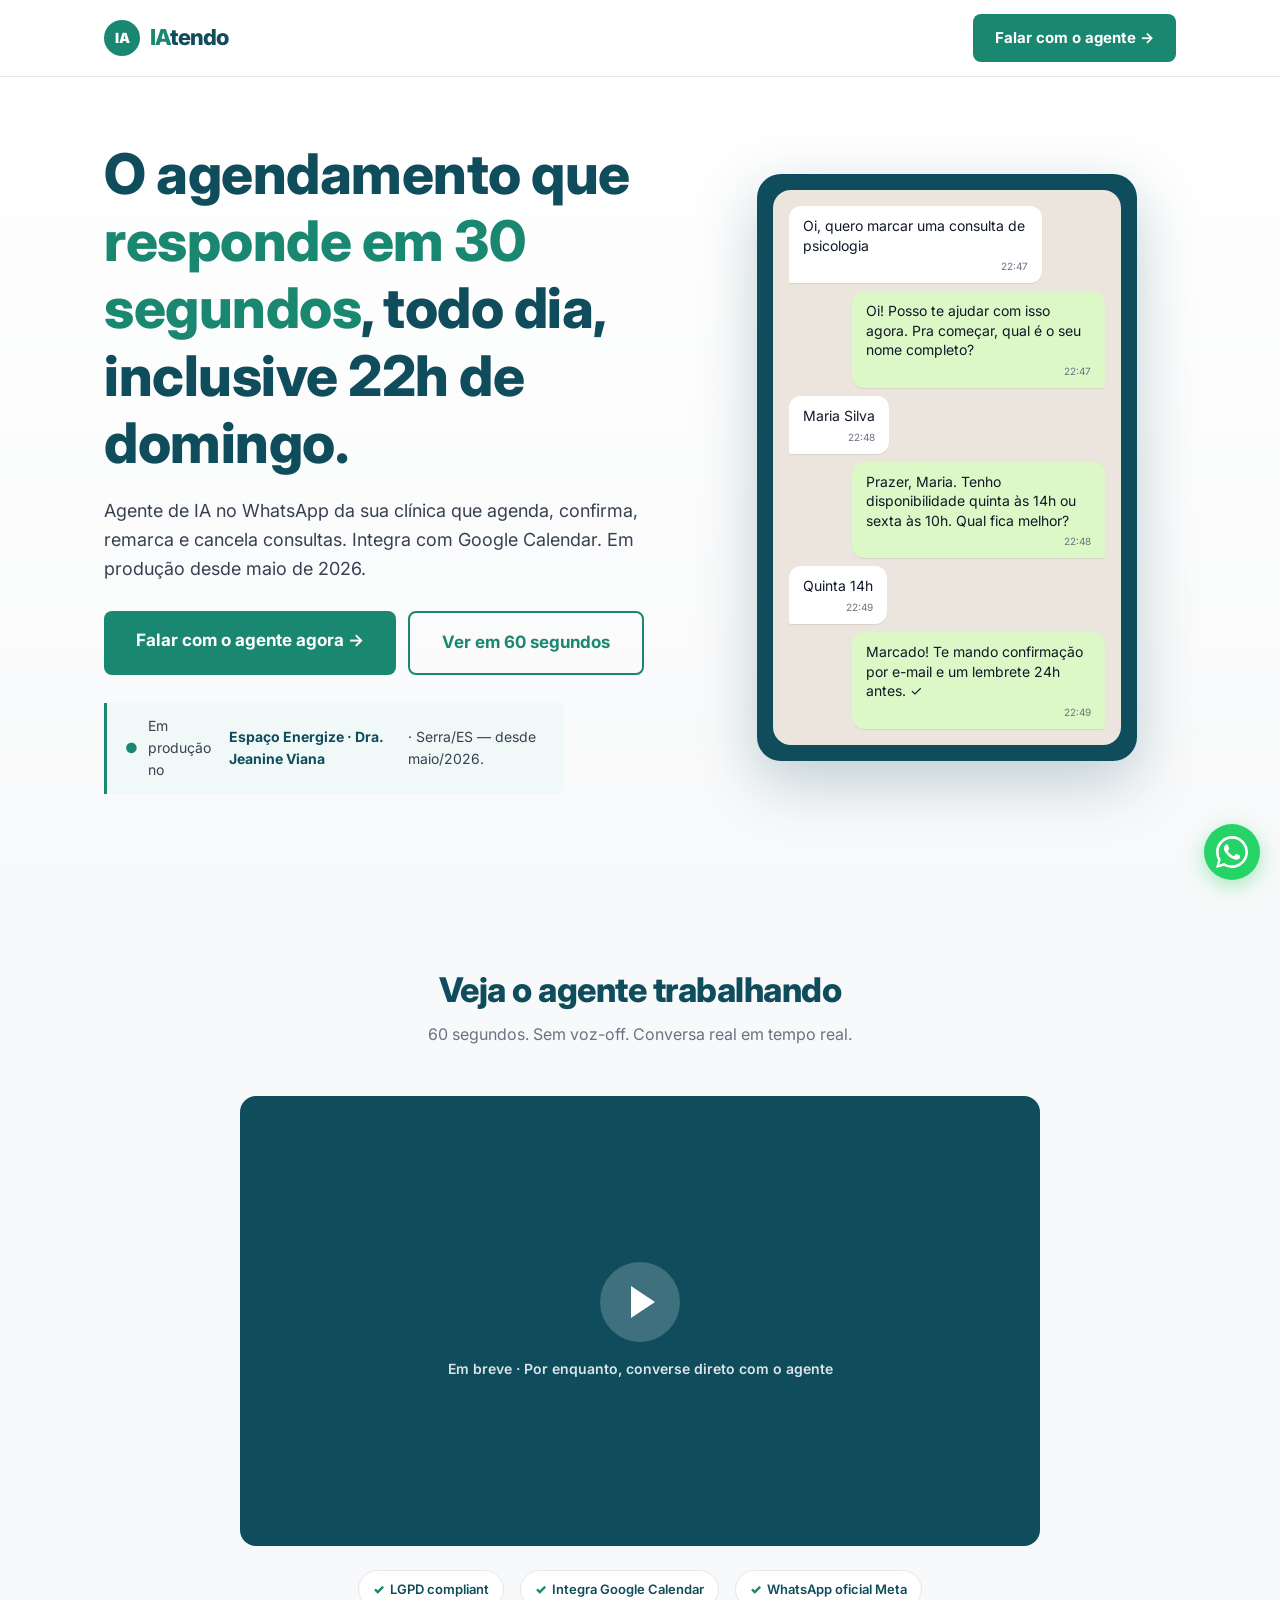
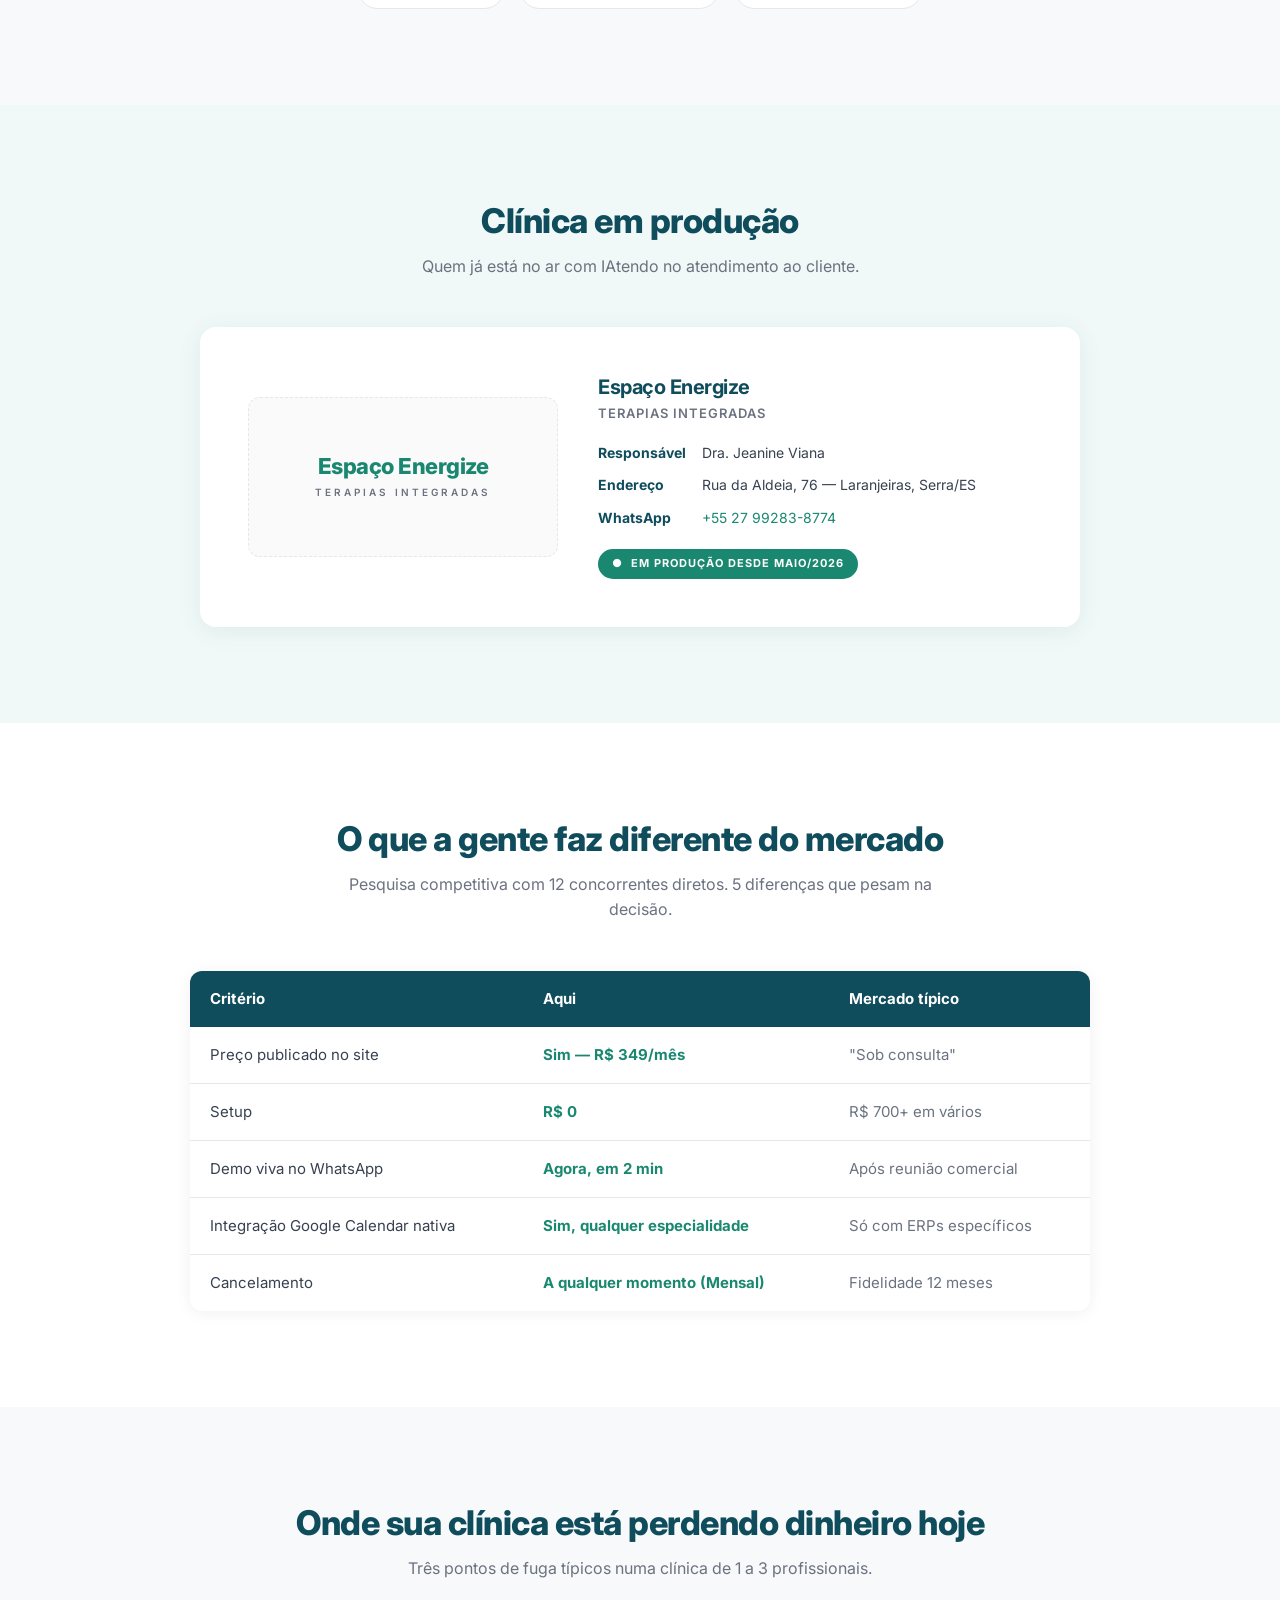
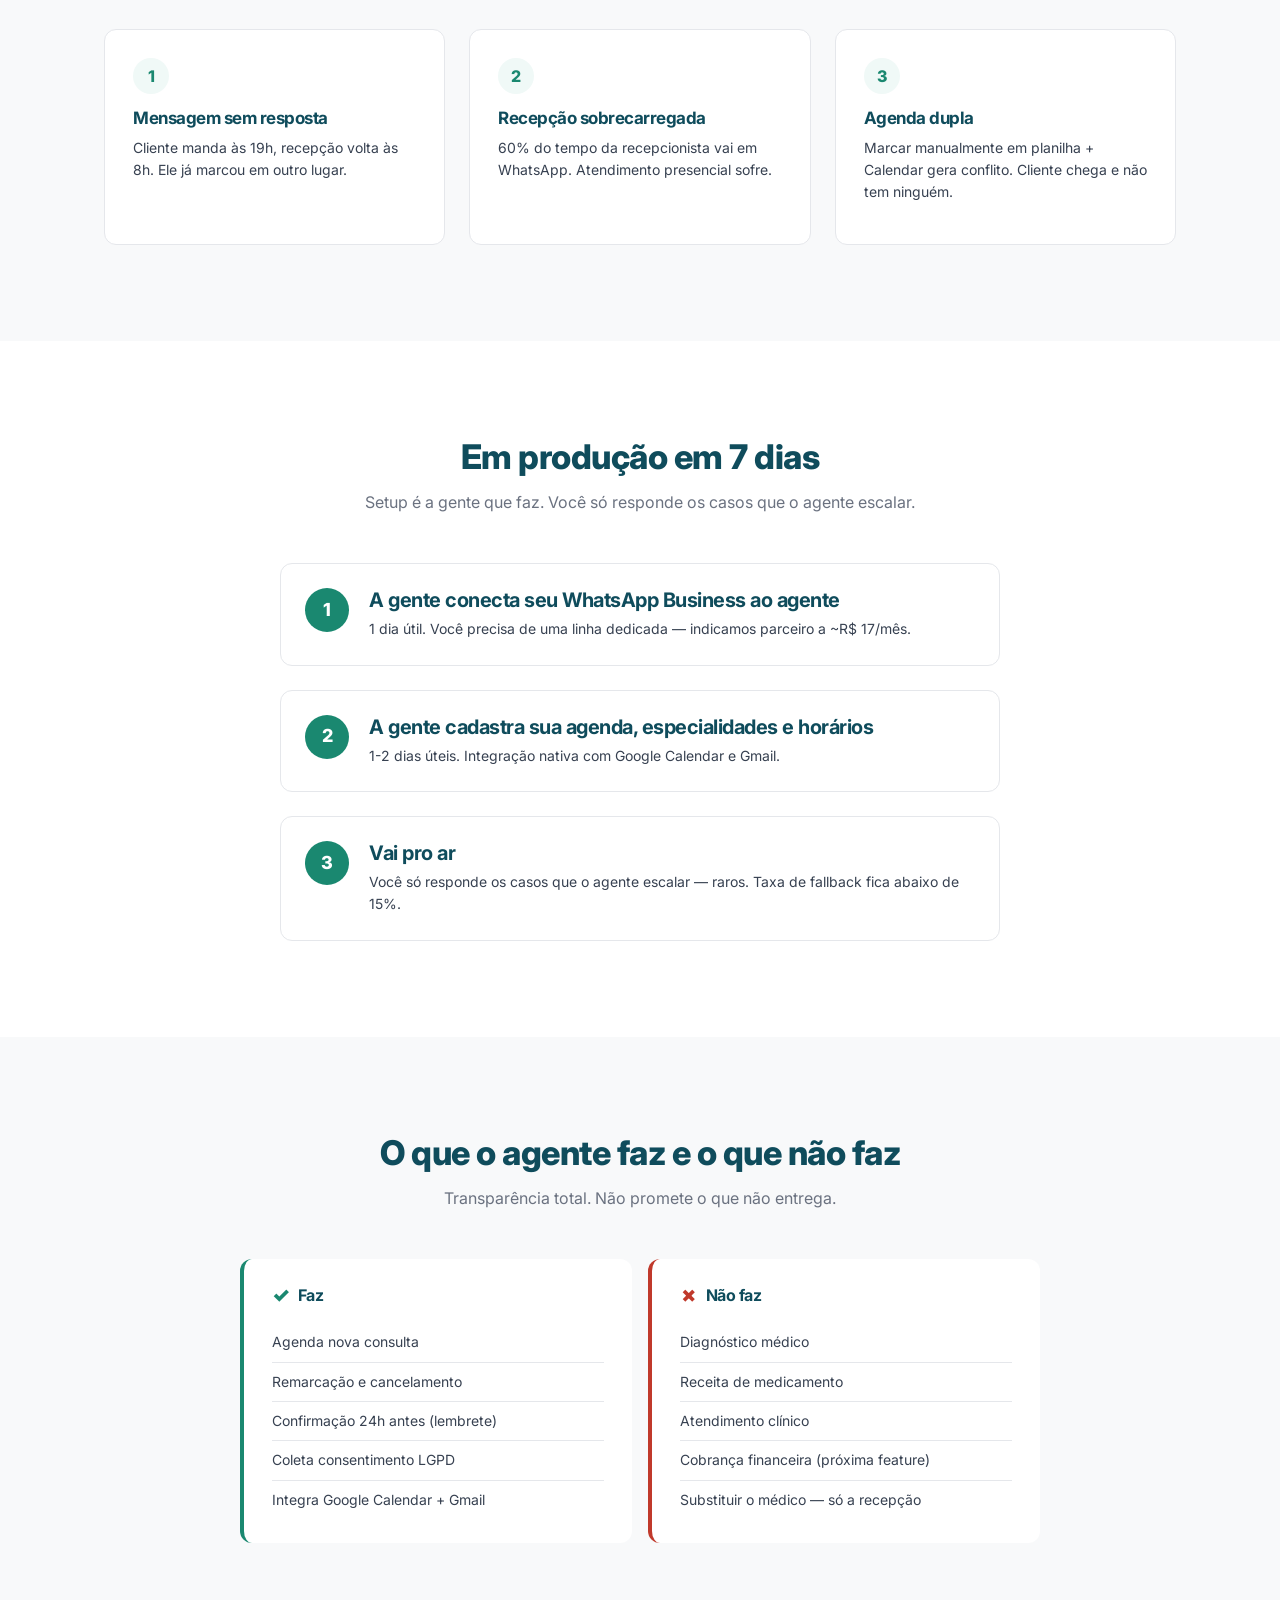
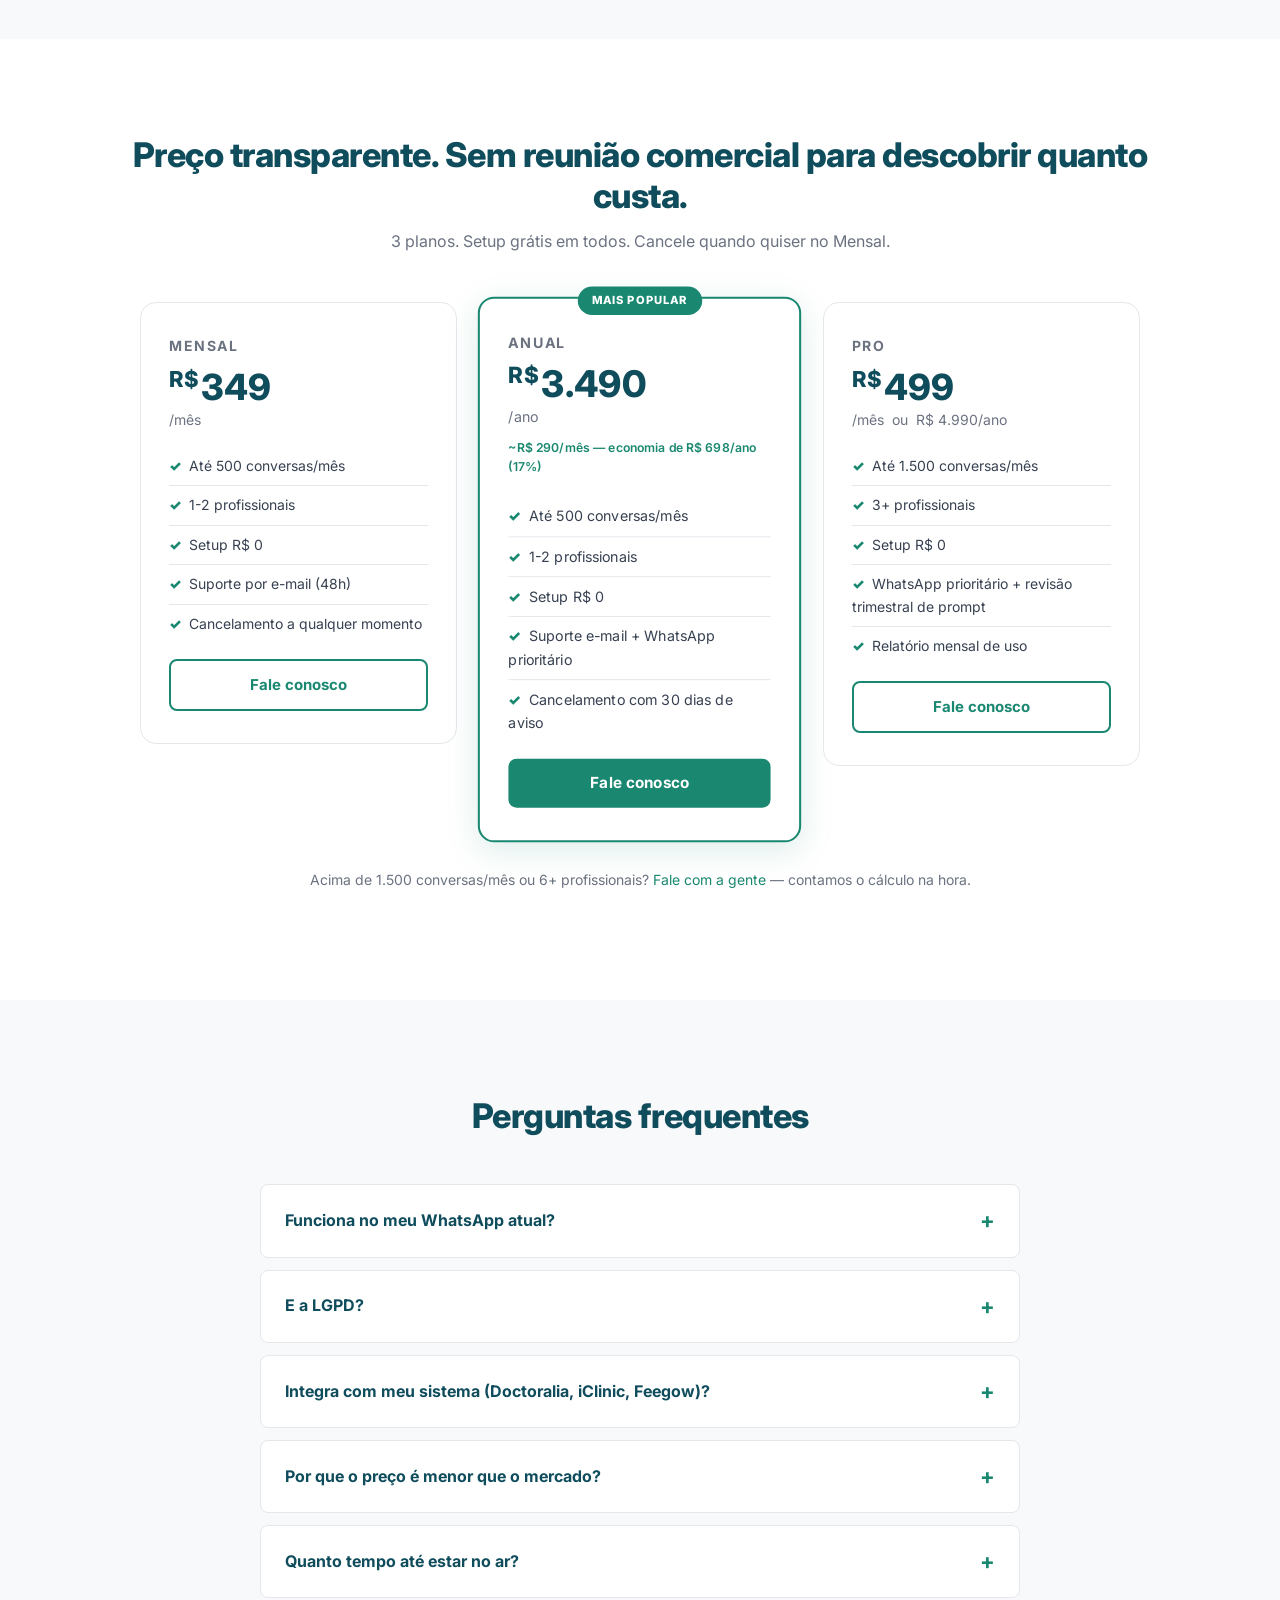
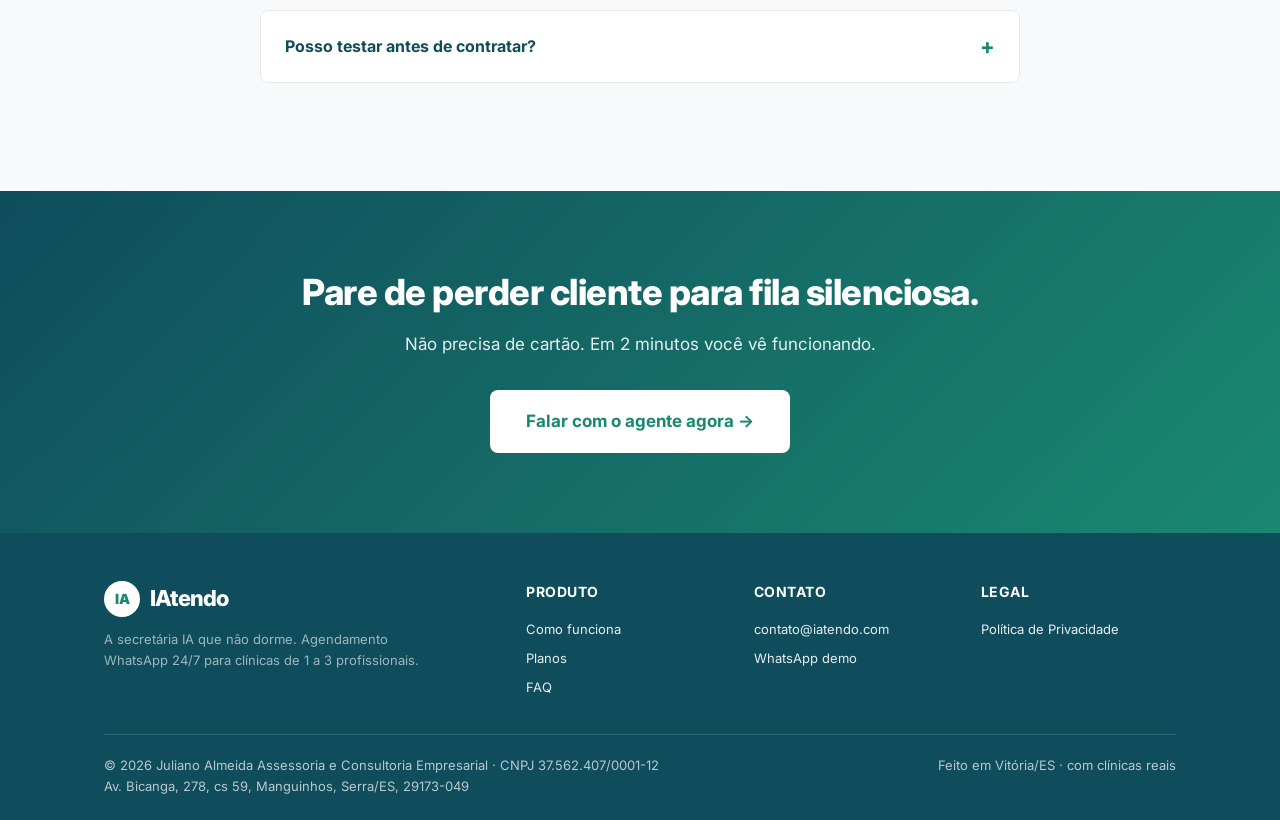
==== index.html @ eccf2d53 "Nova secao 'Clinica em producao': Espaco Energize, Dra. Jeanine Viana" ====
<!DOCTYPE html>
<html lang="pt-BR">
<head>
<meta charset="UTF-8">
<meta name="viewport" content="width=device-width, initial-scale=1.0">
<meta name="description" content="Agente de IA no WhatsApp que atende seu cliente 24/7, marca consulta direto no Google Calendar e confirma por e-mail. R$ 349/mês, setup grátis, sem fidelidade.">
<title>IAtendo — A secretária IA que não dorme</title>

<!-- Favicon -->
<link rel="icon" type="image/x-icon" href="/favicon.ico">
<link rel="icon" type="image/png" sizes="16x16" href="/favicon-16x16.png">
<link rel="icon" type="image/png" sizes="32x32" href="/favicon-32x32.png">
<link rel="icon" type="image/png" sizes="96x96" href="/favicon-96x96.png">
<link rel="icon" type="image/png" sizes="192x192" href="/android-chrome-192x192.png">
<link rel="apple-touch-icon" sizes="180x180" href="/apple-touch-icon.png">
<meta name="apple-mobile-web-app-title" content="IAtendo">
<meta name="apple-mobile-web-app-capable" content="yes">
<link rel="manifest" href="/site.webmanifest">
<meta name="theme-color" content="#1A8870">
<meta name="msapplication-config" content="/browserconfig.xml">
<meta name="msapplication-TileColor" content="#1A8870">

<!-- Open Graph -->
<meta property="og:type" content="website">
<meta property="og:site_name" content="IAtendo">
<meta property="og:title" content="IAtendo — A secretária IA que não dorme">
<meta property="og:description" content="Agente de IA no WhatsApp que atende seu cliente 24/7 e marca direto no Google Calendar. R$ 349/mês, setup grátis.">
<meta property="og:url" content="https://iatendo.com">
<meta property="og:image" content="https://iatendo.com/og-image.png">
<meta property="og:image:width" content="1200">
<meta property="og:image:height" content="630">
<meta property="og:locale" content="pt_BR">

<!-- Twitter Card -->
<meta name="twitter:card" content="summary_large_image">
<meta name="twitter:title" content="IAtendo — A secretária IA que não dorme">
<meta name="twitter:description" content="Agente de IA no WhatsApp que atende seu cliente 24/7. R$ 349/mês, setup grátis.">
<meta name="twitter:image" content="https://iatendo.com/og-image.png">

<!-- Schema.org -->
<script type="application/ld+json">
{"@context":"https://schema.org","@type":"SoftwareApplication","name":"IAtendo","applicationCategory":"BusinessApplication","operatingSystem":"Web, WhatsApp","description":"Agente de IA no WhatsApp que atende e agenda consultas para clínicas 24/7.","url":"https://iatendo.com","offers":{"@type":"Offer","price":"349.00","priceCurrency":"BRL"},"provider":{"@type":"Organization","name":"Juliano Almeida Assessoria e Consultoria Empresarial","email":"contato@iatendo.com"}}
</script>

<!-- Fonte Inter via Google Fonts -->
<link rel="preconnect" href="https://fonts.googleapis.com">
<link rel="preconnect" href="https://fonts.gstatic.com" crossorigin>
<link href="https://fonts.googleapis.com/css2?family=Inter:wght@400;500;600;700;800;900&display=swap" rel="stylesheet">

<style>
:root {
  --primary: #1A8870;
  --primary-dark: #0F6B58;
  --secondary: #0F4C5C;
  --text: #111827;
  --text-body: #374151;
  --text-muted: #6B7280;
  --bg: #FFFFFF;
  --bg-alt: #F8F9FA;
  --bg-soft: #F0F9F7;
  --border: #E5E7EB;
}
* { box-sizing: border-box; margin: 0; padding: 0; }
html { scroll-behavior: smooth; }
body { font-family: 'Inter', 'Segoe UI', system-ui, -apple-system, sans-serif; color: var(--text-body); line-height: 1.6; background: var(--bg); -webkit-font-smoothing: antialiased; }
.container { max-width: 1120px; margin: 0 auto; padding: 0 24px; }
img, svg { max-width: 100%; height: auto; display: block; }

h1, h2, h3 { color: var(--secondary); font-weight: 800; letter-spacing: -0.5px; line-height: 1.2; }
h1 { font-size: 36px; }
h2 { font-size: 28px; margin-bottom: 16px; }
h3 { font-size: 20px; font-weight: 700; margin-bottom: 8px; }
p { margin-bottom: 12px; }
a { color: var(--primary); text-decoration: none; }
a:hover { text-decoration: underline; }
strong { color: var(--secondary); font-weight: 700; }

/* HEADER */
header { position: sticky; top: 0; background: rgba(255,255,255,0.95); backdrop-filter: blur(8px); border-bottom: 1px solid var(--border); z-index: 100; }
header .container { display: flex; align-items: center; justify-content: space-between; padding: 14px 24px; }
.brand { display: flex; align-items: center; gap: 10px; }
.brand-mark { width: 36px; height: 36px; border-radius: 50%; background: var(--primary); display: flex; align-items: center; justify-content: center; color: white; font-weight: 900; font-size: 14px; }
.brand-text { font-size: 22px; font-weight: 800; letter-spacing: -1px; }
.brand-text .ia { color: var(--primary); }
.brand-text .tendo { color: var(--secondary); }
.btn { display: inline-block; padding: 12px 22px; border-radius: 8px; font-weight: 700; font-size: 15px; transition: all 0.2s; text-decoration: none !important; cursor: pointer; border: none; }
.btn-primary { background: var(--primary); color: white !important; }
.btn-primary:hover { background: var(--primary-dark); transform: translateY(-1px); box-shadow: 0 4px 12px rgba(26,136,112,0.3); }
.btn-secondary { background: transparent; color: var(--primary) !important; border: 2px solid var(--primary); }
.btn-secondary:hover { background: var(--primary); color: white !important; }
.btn-large { padding: 16px 32px; font-size: 17px; }

/* HERO */
.hero { padding: 64px 0 80px; background: linear-gradient(180deg, #FFFFFF 0%, var(--bg-alt) 100%); }
.hero-grid { display: grid; grid-template-columns: 1fr; gap: 48px; align-items: center; }
.hero h1 { font-size: 44px; margin-bottom: 20px; }
.hero h1 .accent { color: var(--primary); }
.hero .lead { font-size: 18px; color: var(--text-body); margin-bottom: 28px; max-width: 540px; }
.hero-ctas { display: flex; gap: 12px; flex-wrap: wrap; margin-bottom: 28px; }
.hero .pilot-badge { display: inline-flex; align-items: center; gap: 10px; background: var(--bg-soft); border-left: 3px solid var(--primary); padding: 12px 18px; border-radius: 0 6px 6px 0; font-size: 14px; color: var(--text-body); max-width: 460px; }
.hero .pilot-badge::before { content: "●"; color: var(--primary); animation: pulse 2s infinite; }
@keyframes pulse { 0%,100% { opacity: 1; } 50% { opacity: 0.3; } }

/* HERO MOCKUP */
.hero-mockup { background: var(--secondary); border-radius: 24px; padding: 16px; box-shadow: 0 20px 60px rgba(15,76,92,0.25); max-width: 380px; margin: 0 auto; }
.chat { background: #ECE5DD; border-radius: 18px; padding: 16px; min-height: 360px; display: flex; flex-direction: column; gap: 8px; }
.msg { padding: 10px 14px; border-radius: 12px; max-width: 80%; font-size: 14px; line-height: 1.4; box-shadow: 0 1px 1px rgba(0,0,0,0.08); }
.msg-them { background: #FFFFFF; align-self: flex-start; border-bottom-left-radius: 2px; color: var(--text); }
.msg-us { background: #DCF8C6; align-self: flex-end; border-bottom-right-radius: 2px; color: var(--text); }
.msg .time { display: block; font-size: 10px; color: var(--text-muted); text-align: right; margin-top: 4px; }

/* SECTION GENERIC */
section { padding: 72px 0; }
section.alt { background: var(--bg-alt); }
.section-head { text-align: center; margin-bottom: 48px; }
.section-head h2 { margin-bottom: 12px; }
.section-head p { color: var(--text-muted); font-size: 16px; max-width: 640px; margin: 0 auto; }

/* VIDEO */
.video-placeholder { background: var(--secondary); aspect-ratio: 16/9; border-radius: 16px; display: flex; flex-direction: column; align-items: center; justify-content: center; color: white; max-width: 800px; margin: 0 auto; cursor: pointer; transition: all 0.2s; }
.video-placeholder:hover { background: var(--primary); }
.play-icon { width: 80px; height: 80px; background: rgba(255,255,255,0.2); border-radius: 50%; display: flex; align-items: center; justify-content: center; margin-bottom: 16px; }
.play-icon::after { content: ""; border-left: 24px solid white; border-top: 16px solid transparent; border-bottom: 16px solid transparent; margin-left: 6px; }
.video-badges { display: flex; gap: 16px; justify-content: center; margin-top: 24px; flex-wrap: wrap; }
.badge { background: white; border: 1px solid var(--border); padding: 8px 14px; border-radius: 20px; font-size: 13px; font-weight: 600; color: var(--secondary); display: inline-flex; align-items: center; gap: 6px; }
.badge::before { content: "✓"; color: var(--primary); font-weight: 900; }

/* COMPARATIVO */
.compare-table { background: white; border-radius: 12px; overflow: hidden; box-shadow: 0 2px 16px rgba(0,0,0,0.06); max-width: 900px; margin: 0 auto; }
.compare-table table { width: 100%; border-collapse: collapse; }
.compare-table th, .compare-table td { padding: 16px 20px; text-align: left; font-size: 15px; }
.compare-table th { background: var(--secondary); color: white; font-weight: 700; }
.compare-table td { border-bottom: 1px solid var(--border); }
.compare-table tr:last-child td { border-bottom: none; }
.compare-table .yes { color: var(--primary); font-weight: 700; }
.compare-table .no { color: var(--text-muted); }

/* DOR — 3 colunas */
.cols-3 { display: grid; grid-template-columns: 1fr; gap: 24px; }
.col-card { background: white; padding: 28px; border-radius: 12px; border: 1px solid var(--border); }
.col-card .num { display: inline-block; background: var(--bg-soft); color: var(--primary); width: 36px; height: 36px; border-radius: 50%; line-height: 36px; text-align: center; font-weight: 800; margin-bottom: 14px; }
.col-card h3 { font-size: 17px; margin-bottom: 8px; }
.col-card p { font-size: 14px; color: var(--text-body); }

/* COMO FUNCIONA */
.steps { display: grid; grid-template-columns: 1fr; gap: 24px; max-width: 720px; margin: 0 auto; }
.step { display: flex; gap: 20px; align-items: flex-start; padding: 24px; background: white; border-radius: 12px; border: 1px solid var(--border); }
.step-num { flex-shrink: 0; width: 44px; height: 44px; background: var(--primary); color: white; border-radius: 50%; display: flex; align-items: center; justify-content: center; font-weight: 800; font-size: 18px; }
.step-content h3 { margin-bottom: 6px; }
.step-content p { font-size: 14px; margin: 0; }

/* ESCOPO */
.escopo-grid { display: grid; grid-template-columns: 1fr; gap: 16px; max-width: 800px; margin: 0 auto; }
.escopo-col { background: white; padding: 24px 28px; border-radius: 12px; }
.escopo-col.yes { border-left: 4px solid var(--primary); }
.escopo-col.no { border-left: 4px solid #C0392B; }
.escopo-col h3 { font-size: 16px; margin-bottom: 16px; display: flex; align-items: center; gap: 8px; }
.escopo-col.yes h3::before { content: "✓"; color: var(--primary); font-weight: 900; font-size: 20px; }
.escopo-col.no h3::before { content: "✗"; color: #C0392B; font-weight: 900; font-size: 20px; }
.escopo-col ul { list-style: none; padding: 0; }
.escopo-col li { padding: 8px 0; border-bottom: 1px solid var(--border); font-size: 14px; }
.escopo-col li:last-child { border-bottom: none; }

/* PLANOS */
.plans { display: grid; grid-template-columns: 1fr; gap: 24px; max-width: 1000px; margin: 0 auto; }
.plan-card { background: white; padding: 32px 28px; border-radius: 16px; border: 1px solid var(--border); position: relative; }
.plan-card.highlight { border: 2px solid var(--primary); transform: scale(1.02); box-shadow: 0 8px 32px rgba(26,136,112,0.15); }
.plan-card.highlight::before { content: "MAIS POPULAR"; position: absolute; top: -12px; left: 50%; transform: translateX(-50%); background: var(--primary); color: white; padding: 5px 14px; border-radius: 20px; font-size: 11px; font-weight: 800; letter-spacing: 1px; }
.plan-name { font-size: 14px; font-weight: 700; color: var(--text-muted); letter-spacing: 1.5px; text-transform: uppercase; margin-bottom: 10px; }
.plan-price { font-size: 36px; font-weight: 800; color: var(--secondary); margin-bottom: 4px; line-height: 1; }
.plan-price .currency { font-size: 22px; vertical-align: super; margin-right: 2px; }
.plan-period { font-size: 14px; color: var(--text-muted); margin-bottom: 8px; }
.plan-equiv { font-size: 12px; color: var(--primary); font-weight: 600; margin-bottom: 20px; }
.plan-feat { list-style: none; padding: 0; margin: 16px 0; }
.plan-feat li { padding: 8px 0; font-size: 14px; border-bottom: 1px solid var(--border); }
.plan-feat li:last-child { border-bottom: none; }
.plan-feat li::before { content: "✓"; color: var(--primary); font-weight: 900; margin-right: 8px; }

/* FAQ */
.faq { max-width: 760px; margin: 0 auto; }
.faq-item { background: white; border-radius: 8px; margin-bottom: 12px; border: 1px solid var(--border); overflow: hidden; }
.faq-q { padding: 18px 24px; font-weight: 700; color: var(--secondary); cursor: pointer; display: flex; justify-content: space-between; align-items: center; font-size: 16px; user-select: none; }
.faq-q::after { content: "+"; font-size: 22px; color: var(--primary); transition: transform 0.2s; }
.faq-item.open .faq-q::after { transform: rotate(45deg); }
.faq-a { padding: 0 24px; max-height: 0; overflow: hidden; transition: all 0.3s ease; font-size: 14px; color: var(--text-body); }
.faq-item.open .faq-a { padding: 0 24px 20px; max-height: 400px; }

/* CTA FINAL */
.cta-final { background: linear-gradient(135deg, var(--secondary) 0%, var(--primary) 100%); color: white; text-align: center; padding: 80px 0; }
.cta-final h2 { color: white; font-size: 36px; margin-bottom: 16px; }
.cta-final p { color: rgba(255,255,255,0.9); font-size: 17px; margin-bottom: 32px; }
.cta-final .btn-primary { background: white; color: var(--primary) !important; padding: 18px 36px; font-size: 17px; }
.cta-final .btn-primary:hover { background: var(--bg-soft); }

/* FOOTER */
footer { background: var(--secondary); color: rgba(255,255,255,0.7); padding: 48px 0 24px; font-size: 13px; }
footer a { color: rgba(255,255,255,0.9); }
.footer-grid { display: grid; grid-template-columns: 1fr; gap: 32px; margin-bottom: 32px; }
footer h4 { color: white; font-size: 14px; font-weight: 700; margin-bottom: 12px; letter-spacing: 0.5px; text-transform: uppercase; }
footer ul { list-style: none; padding: 0; }
footer ul li { padding: 4px 0; }
.footer-bottom { border-top: 1px solid rgba(255,255,255,0.15); padding-top: 20px; display: flex; justify-content: space-between; flex-wrap: wrap; gap: 12px; }

/* FLOATING WHATSAPP CTA (mobile-first) */
.fab-whatsapp { position: fixed; bottom: 20px; right: 20px; background: #25D366; color: white; width: 56px; height: 56px; border-radius: 50%; display: flex; align-items: center; justify-content: center; box-shadow: 0 6px 20px rgba(37,211,102,0.4); z-index: 99; transition: transform 0.2s; }
.fab-whatsapp:hover { transform: scale(1.1); text-decoration: none !important; }
.fab-whatsapp svg { width: 32px; height: 32px; fill: white; }

/* PARCEIRA — clínica em produção */
.partner-section { background: var(--bg-soft); }
.partner-card { background: white; border-radius: 16px; padding: 32px; display: grid; grid-template-columns: 1fr; gap: 28px; align-items: center; max-width: 880px; margin: 0 auto; box-shadow: 0 4px 24px rgba(15,76,92,0.08); }
.partner-logo-box { background: #FAFAFA; border: 1px dashed var(--border); border-radius: 12px; padding: 32px 20px; text-align: center; min-height: 160px; display: flex; flex-direction: column; justify-content: center; align-items: center; gap: 6px; }
.partner-logo-box img { max-width: 100%; max-height: 140px; height: auto; }
.partner-logo-box .placeholder-name { font-size: 22px; font-weight: 800; color: var(--primary); letter-spacing: -0.5px; line-height: 1.1; }
.partner-logo-box .placeholder-sub { font-size: 10px; font-weight: 600; color: var(--text-muted); letter-spacing: 3px; }
.partner-data h3 { font-size: 20px; margin-bottom: 4px; color: var(--secondary); }
.partner-data .specialty { font-size: 13px; color: var(--text-muted); font-weight: 600; letter-spacing: 1px; text-transform: uppercase; margin-bottom: 18px; }
.partner-data dl { display: grid; grid-template-columns: max-content 1fr; gap: 10px 16px; font-size: 14px; margin-top: 4px; }
.partner-data dt { font-weight: 700; color: var(--secondary); }
.partner-data dd { color: var(--text-body); margin: 0; }
.partner-data dd a { color: var(--primary); }
.partner-status { display: inline-flex; align-items: center; gap: 8px; background: var(--primary); color: white; padding: 6px 14px; border-radius: 20px; font-size: 11px; font-weight: 700; letter-spacing: 1px; text-transform: uppercase; margin-top: 20px; }
.partner-status::before { content: "●"; animation: pulse 2s infinite; }

/* RESPONSIVE — desktop */
@media (min-width: 768px) {
  h1 { font-size: 44px; }
  h2 { font-size: 34px; }
  .hero h1 { font-size: 56px; }
  .hero-grid { grid-template-columns: 1.2fr 1fr; gap: 64px; }
  .cols-3 { grid-template-columns: repeat(3, 1fr); }
  .escopo-grid { grid-template-columns: 1fr 1fr; }
  .plans { grid-template-columns: repeat(3, 1fr); align-items: start; }
  .footer-grid { grid-template-columns: 2fr 1fr 1fr 1fr; }
  .partner-card { grid-template-columns: 1fr 1.4fr; padding: 48px; gap: 40px; }
  section { padding: 96px 0; }
}
</style>
</head>
<body>

<!-- ====== HEADER ====== -->
<header>
  <div class="container">
    <a href="/" class="brand">
      <div class="brand-mark">IA</div>
      <div class="brand-text"><span class="ia">IA</span><span class="tendo">tendo</span></div>
    </a>
    <a href="https://wa.me/552731914430" target="_blank" rel="noopener" class="btn btn-primary">Falar com o agente →</a>
  </div>
</header>

<!-- ====== HERO ====== -->
<section class="hero">
  <div class="container hero-grid">
    <div>
      <h1>O agendamento que <span class="accent">responde em 30 segundos</span>, todo dia, inclusive 22h de domingo.</h1>
      <p class="lead">Agente de IA no WhatsApp da sua clínica que agenda, confirma, remarca e cancela consultas. Integra com Google Calendar. Em produção desde maio de 2026.</p>
      <div class="hero-ctas">
        <a href="https://wa.me/552731914430" target="_blank" rel="noopener" class="btn btn-primary btn-large">Falar com o agente agora →</a>
        <a href="#video" class="btn btn-secondary btn-large">Ver em 60 segundos</a>
      </div>
      <div class="pilot-badge">
        Em produção no <strong>Espaço Energize · Dra. Jeanine Viana</strong> · Serra/ES — desde maio/2026.
      </div>
    </div>
    <div class="hero-mockup">
      <div class="chat">
        <div class="msg msg-them">Oi, quero marcar uma consulta de psicologia<span class="time">22:47</span></div>
        <div class="msg msg-us">Oi! Posso te ajudar com isso agora. Pra começar, qual é o seu nome completo?<span class="time">22:47</span></div>
        <div class="msg msg-them">Maria Silva<span class="time">22:48</span></div>
        <div class="msg msg-us">Prazer, Maria. Tenho disponibilidade quinta às 14h ou sexta às 10h. Qual fica melhor?<span class="time">22:48</span></div>
        <div class="msg msg-them">Quinta 14h<span class="time">22:49</span></div>
        <div class="msg msg-us">Marcado! Te mando confirmação por e-mail e um lembrete 24h antes. ✓<span class="time">22:49</span></div>
      </div>
    </div>
  </div>
</section>

<!-- ====== VÍDEO ====== -->
<section id="video" class="alt">
  <div class="container">
    <div class="section-head">
      <h2>Veja o agente trabalhando</h2>
      <p>60 segundos. Sem voz-off. Conversa real em tempo real.</p>
    </div>
    <a href="https://wa.me/552731914430" target="_blank" rel="noopener" class="video-placeholder">
      <div class="play-icon"></div>
      <div style="font-size: 14px; font-weight: 600; opacity: 0.85;">Em breve · Por enquanto, converse direto com o agente</div>
    </a>
    <div class="video-badges">
      <span class="badge">LGPD compliant</span>
      <span class="badge">Integra Google Calendar</span>
      <span class="badge">WhatsApp oficial Meta</span>
    </div>
  </div>
</section>

<!-- ====== CLÍNICA PARCEIRA EM PRODUÇÃO ====== -->
<section class="partner-section" id="parceira">
  <div class="container">
    <div class="section-head">
      <h2>Clínica em produção</h2>
      <p>Quem já está no ar com IAtendo no atendimento ao cliente.</p>
    </div>
    <div class="partner-card">
      <!-- TODO: substituir o placeholder abaixo pela <img src="/logo_espaco_energize.png" alt="Espaço Energize"> quando o arquivo oficial for adicionado ao repo -->
      <div class="partner-logo-box">
        <div class="placeholder-name">Espaço Energize</div>
        <div class="placeholder-sub">TERAPIAS INTEGRADAS</div>
      </div>
      <div class="partner-data">
        <h3>Espaço Energize</h3>
        <div class="specialty">Terapias Integradas</div>
        <dl>
          <dt>Responsável</dt><dd>Dra. Jeanine Viana</dd>
          <dt>Endereço</dt><dd>Rua da Aldeia, 76 — Laranjeiras, Serra/ES</dd>
          <dt>WhatsApp</dt><dd><a href="https://wa.me/5527992838774" target="_blank" rel="noopener">+55 27 99283-8774</a></dd>
        </dl>
        <div class="partner-status">Em produção desde maio/2026</div>
      </div>
    </div>
  </div>
</section>

<!-- ====== DIFERENCIAIS ====== -->
<section>
  <div class="container">
    <div class="section-head">
      <h2>O que a gente faz diferente do mercado</h2>
      <p>Pesquisa competitiva com 12 concorrentes diretos. 5 diferenças que pesam na decisão.</p>
    </div>
    <div class="compare-table">
      <table>
        <thead>
          <tr><th>Critério</th><th>Aqui</th><th>Mercado típico</th></tr>
        </thead>
        <tbody>
          <tr><td>Preço publicado no site</td><td class="yes">Sim — R$ 349/mês</td><td class="no">"Sob consulta"</td></tr>
          <tr><td>Setup</td><td class="yes">R$ 0</td><td class="no">R$ 700+ em vários</td></tr>
          <tr><td>Demo viva no WhatsApp</td><td class="yes">Agora, em 2 min</td><td class="no">Após reunião comercial</td></tr>
          <tr><td>Integração Google Calendar nativa</td><td class="yes">Sim, qualquer especialidade</td><td class="no">Só com ERPs específicos</td></tr>
          <tr><td>Cancelamento</td><td class="yes">A qualquer momento (Mensal)</td><td class="no">Fidelidade 12 meses</td></tr>
        </tbody>
      </table>
    </div>
  </div>
</section>

<!-- ====== DOR ====== -->
<section class="alt">
  <div class="container">
    <div class="section-head">
      <h2>Onde sua clínica está perdendo dinheiro hoje</h2>
      <p>Três pontos de fuga típicos numa clínica de 1 a 3 profissionais.</p>
    </div>
    <div class="cols-3">
      <div class="col-card">
        <div class="num">1</div>
        <h3>Mensagem sem resposta</h3>
        <p>Cliente manda às 19h, recepção volta às 8h. Ele já marcou em outro lugar.</p>
      </div>
      <div class="col-card">
        <div class="num">2</div>
        <h3>Recepção sobrecarregada</h3>
        <p>60% do tempo da recepcionista vai em WhatsApp. Atendimento presencial sofre.</p>
      </div>
      <div class="col-card">
        <div class="num">3</div>
        <h3>Agenda dupla</h3>
        <p>Marcar manualmente em planilha + Calendar gera conflito. Cliente chega e não tem ninguém.</p>
      </div>
    </div>
  </div>
</section>

<!-- ====== COMO FUNCIONA ====== -->
<section>
  <div class="container">
    <div class="section-head">
      <h2>Em produção em 7 dias</h2>
      <p>Setup é a gente que faz. Você só responde os casos que o agente escalar.</p>
    </div>
    <div class="steps">
      <div class="step">
        <div class="step-num">1</div>
        <div class="step-content">
          <h3>A gente conecta seu WhatsApp Business ao agente</h3>
          <p>1 dia útil. Você precisa de uma linha dedicada — indicamos parceiro a ~R$ 17/mês.</p>
        </div>
      </div>
      <div class="step">
        <div class="step-num">2</div>
        <div class="step-content">
          <h3>A gente cadastra sua agenda, especialidades e horários</h3>
          <p>1-2 dias úteis. Integração nativa com Google Calendar e Gmail.</p>
        </div>
      </div>
      <div class="step">
        <div class="step-num">3</div>
        <div class="step-content">
          <h3>Vai pro ar</h3>
          <p>Você só responde os casos que o agente escalar — raros. Taxa de fallback fica abaixo de 15%.</p>
        </div>
      </div>
    </div>
  </div>
</section>

<!-- ====== ESCOPO (faz / não faz) ====== -->
<section class="alt">
  <div class="container">
    <div class="section-head">
      <h2>O que o agente faz e o que não faz</h2>
      <p>Transparência total. Não promete o que não entrega.</p>
    </div>
    <div class="escopo-grid">
      <div class="escopo-col yes">
        <h3>Faz</h3>
        <ul>
          <li>Agenda nova consulta</li>
          <li>Remarcação e cancelamento</li>
          <li>Confirmação 24h antes (lembrete)</li>
          <li>Coleta consentimento LGPD</li>
          <li>Integra Google Calendar + Gmail</li>
        </ul>
      </div>
      <div class="escopo-col no">
        <h3>Não faz</h3>
        <ul>
          <li>Diagnóstico médico</li>
          <li>Receita de medicamento</li>
          <li>Atendimento clínico</li>
          <li>Cobrança financeira (próxima feature)</li>
          <li>Substituir o médico — só a recepção</li>
        </ul>
      </div>
    </div>
  </div>
</section>

<!-- ====== PLANOS ====== -->
<section>
  <div class="container">
    <div class="section-head">
      <h2>Preço transparente. Sem reunião comercial para descobrir quanto custa.</h2>
      <p>3 planos. Setup grátis em todos. Cancele quando quiser no Mensal.</p>
    </div>
    <div class="plans">
      <div class="plan-card">
        <div class="plan-name">Mensal</div>
        <div class="plan-price"><span class="currency">R$</span>349</div>
        <div class="plan-period">/mês</div>
        <ul class="plan-feat">
          <li>Até 500 conversas/mês</li>
          <li>1-2 profissionais</li>
          <li>Setup R$ 0</li>
          <li>Suporte por e-mail (48h)</li>
          <li>Cancelamento a qualquer momento</li>
        </ul>
        <a href="https://wa.me/5527988648027" target="_blank" rel="noopener" class="btn btn-secondary" style="width: 100%; text-align: center;">Fale conosco</a>
      </div>
      <div class="plan-card highlight">
        <div class="plan-name">Anual</div>
        <div class="plan-price"><span class="currency">R$</span>3.490</div>
        <div class="plan-period">/ano</div>
        <div class="plan-equiv">~R$ 290/mês — economia de R$ 698/ano (17%)</div>
        <ul class="plan-feat">
          <li>Até 500 conversas/mês</li>
          <li>1-2 profissionais</li>
          <li>Setup R$ 0</li>
          <li>Suporte e-mail + WhatsApp prioritário</li>
          <li>Cancelamento com 30 dias de aviso</li>
        </ul>
        <a href="https://wa.me/5527988648027" target="_blank" rel="noopener" class="btn btn-primary" style="width: 100%; text-align: center;">Fale conosco</a>
      </div>
      <div class="plan-card">
        <div class="plan-name">Pro</div>
        <div class="plan-price"><span class="currency">R$</span>499</div>
        <div class="plan-period">/mês &nbsp;ou&nbsp; R$ 4.990/ano</div>
        <ul class="plan-feat">
          <li>Até 1.500 conversas/mês</li>
          <li>3+ profissionais</li>
          <li>Setup R$ 0</li>
          <li>WhatsApp prioritário + revisão trimestral de prompt</li>
          <li>Relatório mensal de uso</li>
        </ul>
        <a href="https://wa.me/5527988648027" target="_blank" rel="noopener" class="btn btn-secondary" style="width: 100%; text-align: center;">Fale conosco</a>
      </div>
    </div>
    <p style="text-align: center; margin-top: 32px; color: var(--text-muted); font-size: 14px;">Acima de 1.500 conversas/mês ou 6+ profissionais? <a href="https://wa.me/552731914430" target="_blank" rel="noopener">Fale com a gente</a> — contamos o cálculo na hora.</p>
  </div>
</section>

<!-- ====== FAQ ====== -->
<section class="alt">
  <div class="container">
    <div class="section-head">
      <h2>Perguntas frequentes</h2>
    </div>
    <div class="faq">
      <div class="faq-item">
        <div class="faq-q">Funciona no meu WhatsApp atual?</div>
        <div class="faq-a"><p>Não. O WhatsApp Business Cloud da Meta exige linha dedicada. Indicamos parceiro a R$ 17/mês — o setup dessa linha entra no nosso processo dos 7 dias.</p></div>
      </div>
      <div class="faq-item">
        <div class="faq-q">E a LGPD?</div>
        <div class="faq-a"><p>Consentimento explícito antes de qualquer coleta de dado. Retenção de 24 meses. Política de privacidade publicada e auditável. Tratamos como controlador conforme art. 5º VI da LGPD.</p></div>
      </div>
      <div class="faq-item">
        <div class="faq-q">Integra com meu sistema (Doctoralia, iClinic, Feegow)?</div>
        <div class="faq-a"><p>Hoje integra com Google Calendar e Gmail — universais, funcionam para qualquer especialidade. Integração com sistemas específicos: roadmap (sob demanda no plano Pro).</p></div>
      </div>
      <div class="faq-item">
        <div class="faq-q">Por que o preço é menor que o mercado?</div>
        <div class="faq-a"><p>Não é menor — é igual ou um pouco abaixo do meio do mercado direto. O que é diferente é que a gente publica. Setup grátis está dentro do plano, sem taxa escondida.</p></div>
      </div>
      <div class="faq-item">
        <div class="faq-q">Quanto tempo até estar no ar?</div>
        <div class="faq-a"><p>7 dias úteis a partir do contrato assinado. Setup é a gente que faz — você só fornece a agenda, especialidades e tom de voz.</p></div>
      </div>
      <div class="faq-item">
        <div class="faq-q">Posso testar antes de contratar?</div>
        <div class="faq-a"><p>Pode. Manda "oi" no WhatsApp <a href="https://wa.me/552731914430" target="_blank" rel="noopener">+55 27 3191-4430</a> e converse com a versão demo agora. Em 2 minutos você vê o produto fazer o trabalho dele.</p></div>
      </div>
    </div>
  </div>
</section>

<!-- ====== CTA FINAL ====== -->
<section class="cta-final">
  <div class="container">
    <h2>Pare de perder cliente para fila silenciosa.</h2>
    <p>Não precisa de cartão. Em 2 minutos você vê funcionando.</p>
    <a href="https://wa.me/552731914430" target="_blank" rel="noopener" class="btn btn-primary btn-large">Falar com o agente agora →</a>
  </div>
</section>

<!-- ====== FOOTER ====== -->
<footer>
  <div class="container">
    <div class="footer-grid">
      <div>
        <div class="brand" style="margin-bottom: 12px;">
          <div class="brand-mark" style="background: white; color: var(--primary);">IA</div>
          <div class="brand-text" style="color: white;">IAtendo</div>
        </div>
        <p style="color: rgba(255,255,255,0.6); max-width: 320px;">A secretária IA que não dorme. Agendamento WhatsApp 24/7 para clínicas de 1 a 3 profissionais.</p>
      </div>
      <div>
        <h4>Produto</h4>
        <ul>
          <li><a href="#video">Como funciona</a></li>
          <li><a href="#planos">Planos</a></li>
          <li><a href="#faq">FAQ</a></li>
        </ul>
      </div>
      <div>
        <h4>Contato</h4>
        <ul>
          <li><a href="mailto:contato@iatendo.com">contato@iatendo.com</a></li>
          <li><a href="https://wa.me/552731914430" target="_blank" rel="noopener">WhatsApp demo</a></li>
        </ul>
      </div>
      <div>
        <h4>Legal</h4>
        <ul>
          <li><a href="/politica-de-privacidade.html">Política de Privacidade</a></li>
        </ul>
      </div>
    </div>
    <div class="footer-bottom">
      <div>
        © 2026 Juliano Almeida Assessoria e Consultoria Empresarial · CNPJ 37.562.407/0001-12<br>
        Av. Bicanga, 278, cs 59, Manguinhos, Serra/ES, 29173-049
      </div>
      <div>Feito em Vitória/ES · com clínicas reais</div>
    </div>
  </div>
</footer>

<!-- FLOATING WHATSAPP FAB -->
<a href="https://wa.me/5527988648027" target="_blank" rel="noopener" class="fab-whatsapp" aria-label="Falar no WhatsApp">
  <svg viewBox="0 0 32 32"><path d="M16 0C7.16 0 0 7.16 0 16c0 2.82.74 5.6 2.14 8.04L0 32l8.16-2.14C10.58 31.24 13.26 32 16 32c8.84 0 16-7.16 16-16S24.84 0 16 0zm0 29.34c-2.5 0-4.96-.68-7.1-1.96l-.5-.3-5.04 1.32 1.34-4.92-.32-.52A13.28 13.28 0 0 1 2.66 16c0-7.36 5.98-13.34 13.34-13.34S29.34 8.64 29.34 16 23.36 29.34 16 29.34zm7.34-9.98c-.4-.2-2.38-1.18-2.74-1.3-.36-.14-.64-.2-.9.2-.26.4-1.04 1.3-1.28 1.56-.24.26-.46.3-.86.1-.4-.2-1.7-.62-3.24-2-1.2-1.06-2-2.38-2.24-2.78-.24-.4-.02-.62.18-.82.18-.18.4-.46.6-.7.2-.24.26-.4.4-.66.14-.26.06-.5-.04-.7-.1-.2-.9-2.16-1.22-2.96-.32-.78-.66-.68-.9-.68-.24 0-.5-.04-.78-.04-.26 0-.7.1-1.06.5s-1.4 1.36-1.4 3.32 1.44 3.86 1.64 4.12c.2.26 2.84 4.34 6.88 6.08.96.42 1.72.66 2.3.86.96.3 1.84.26 2.54.16.78-.12 2.38-.98 2.72-1.92.34-.94.34-1.76.24-1.92-.1-.16-.36-.26-.76-.46z"/></svg>
</a>

<script>
// FAQ accordion
document.querySelectorAll('.faq-q').forEach(q => {
  q.addEventListener('click', () => {
    q.parentElement.classList.toggle('open');
  });
});
</script>

</body>
</html>
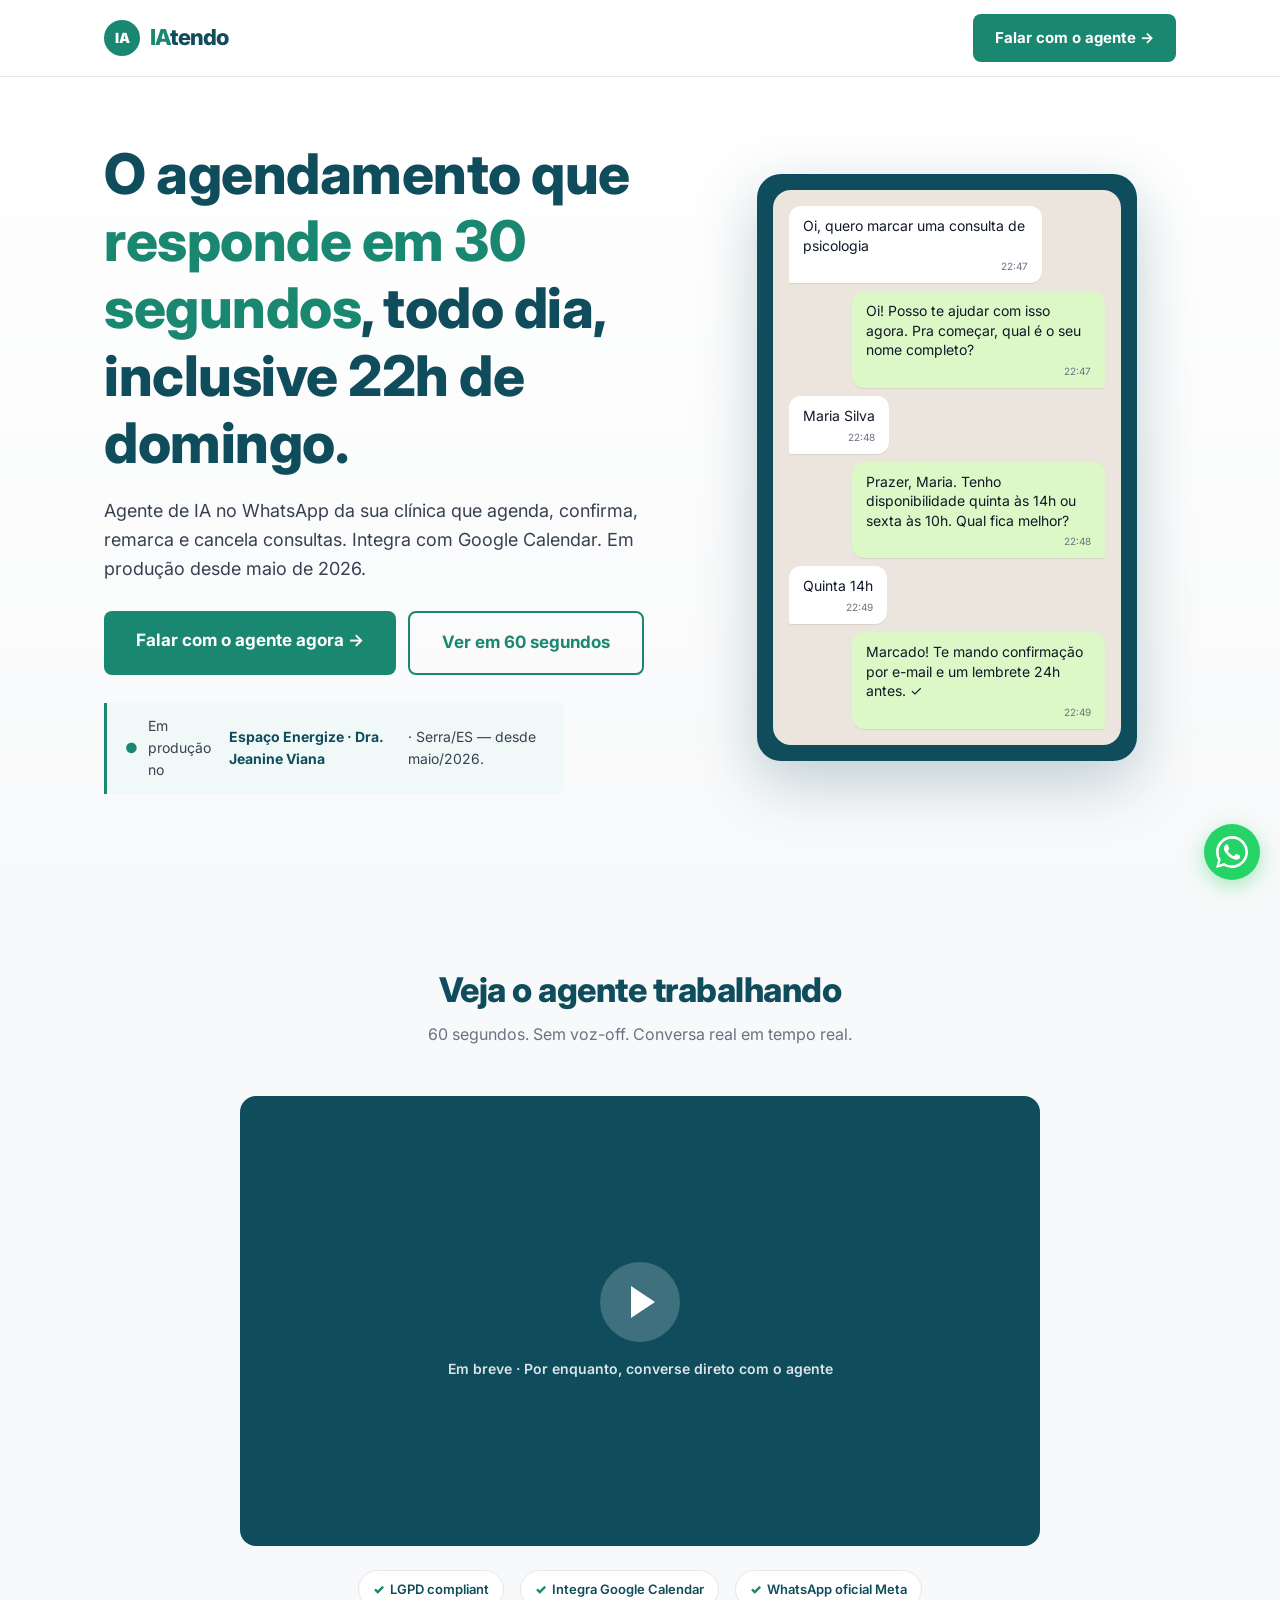
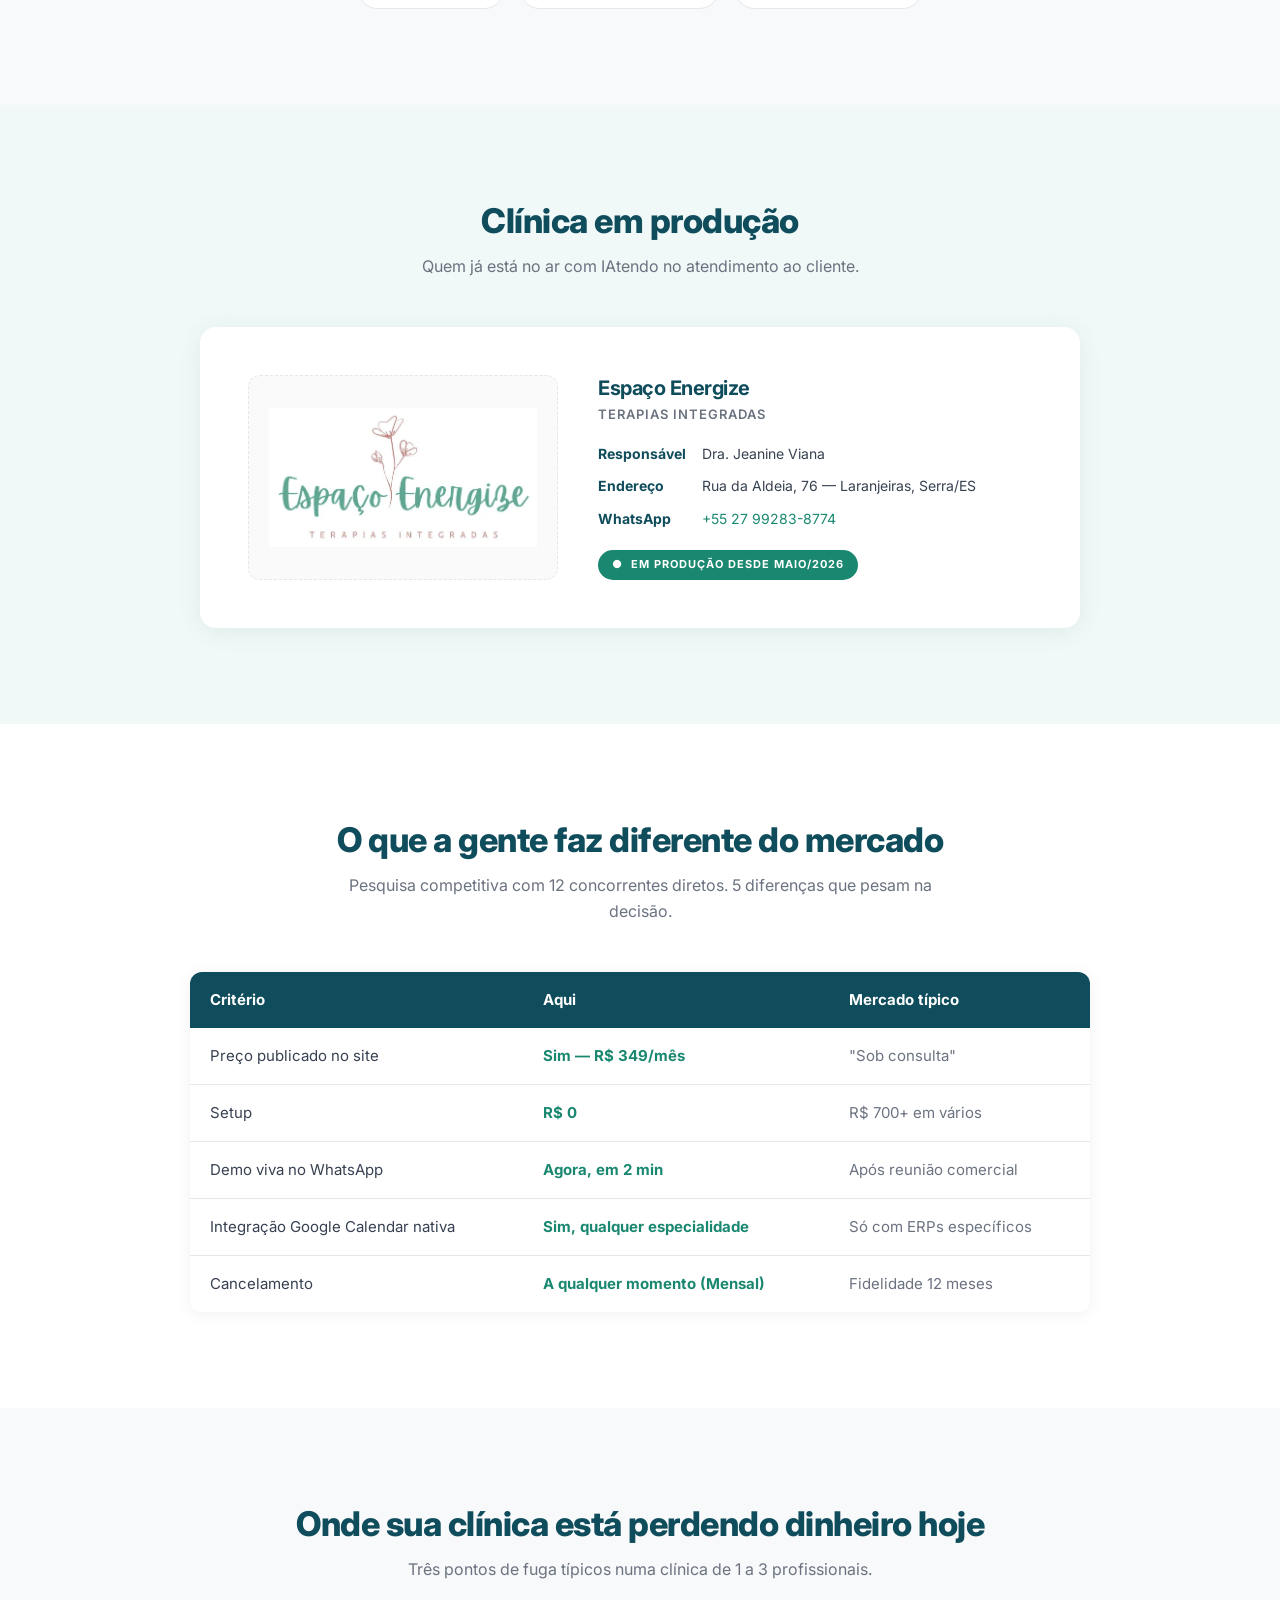
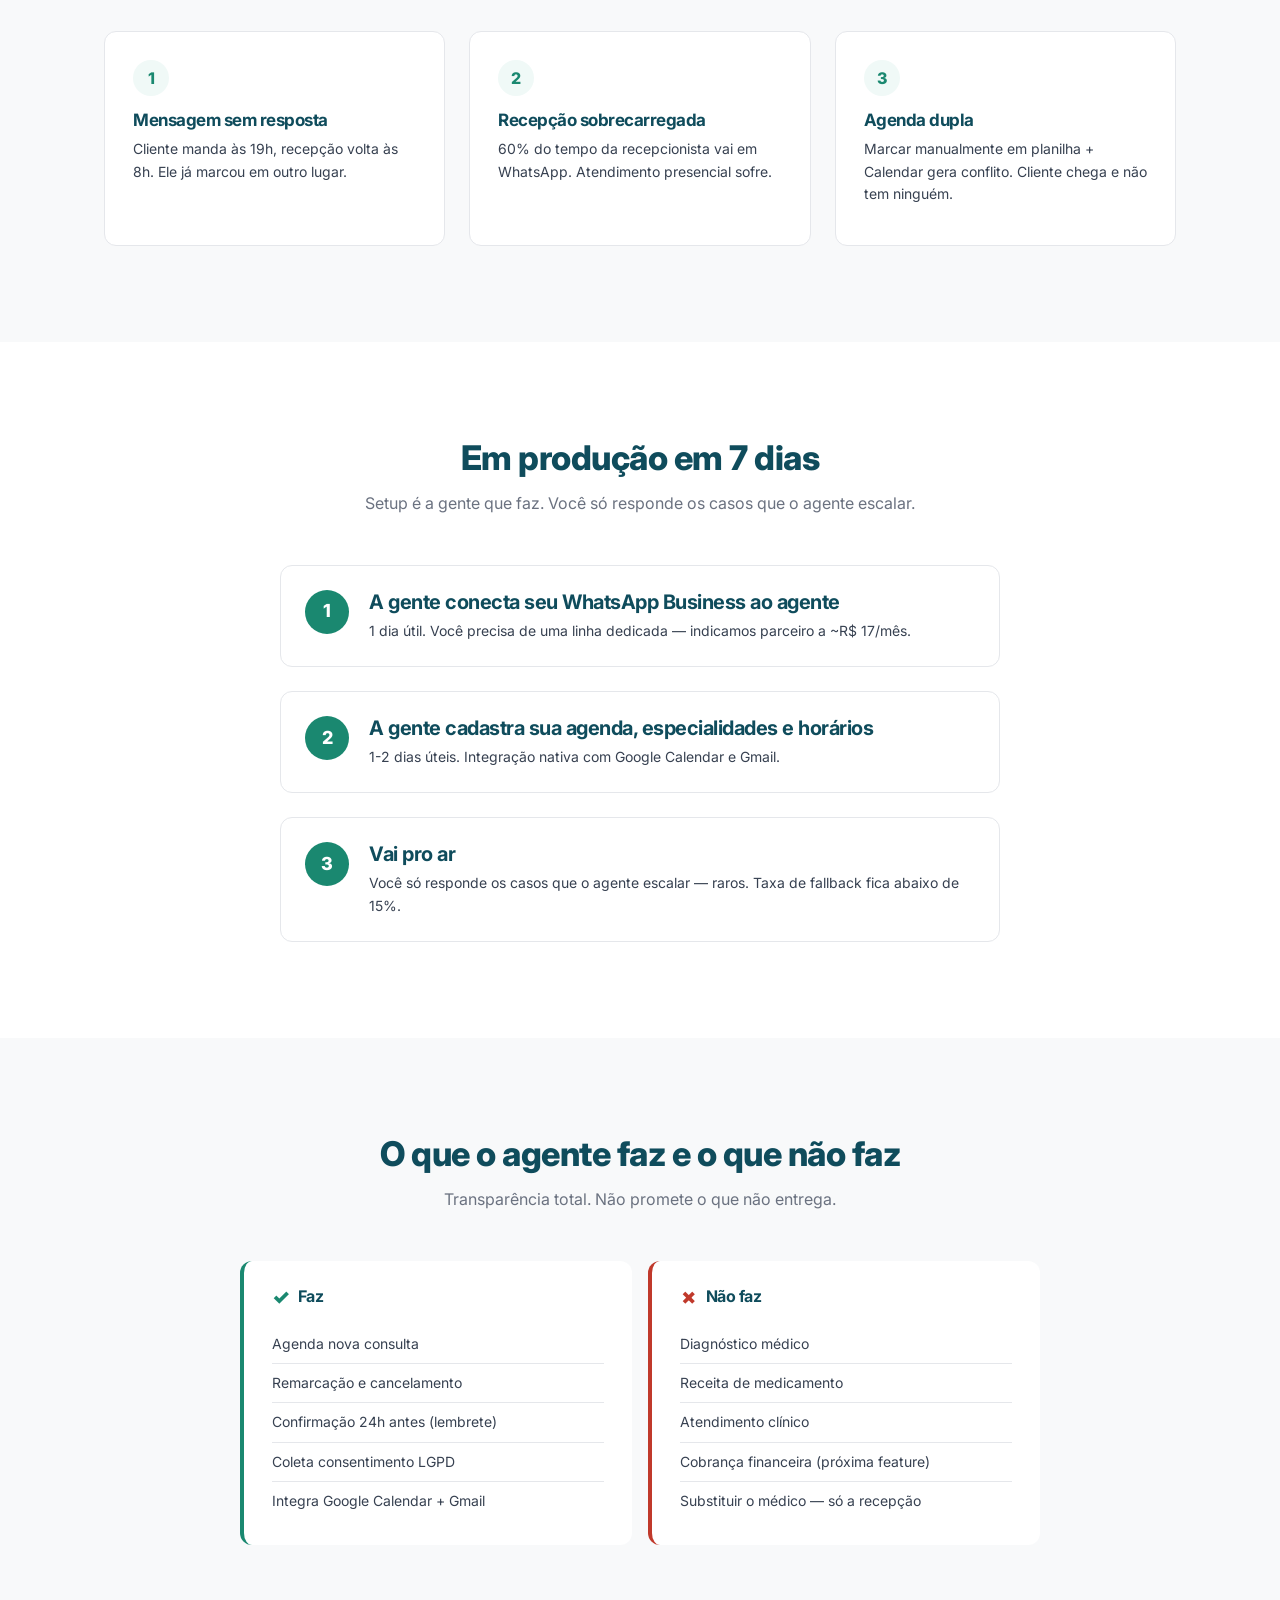
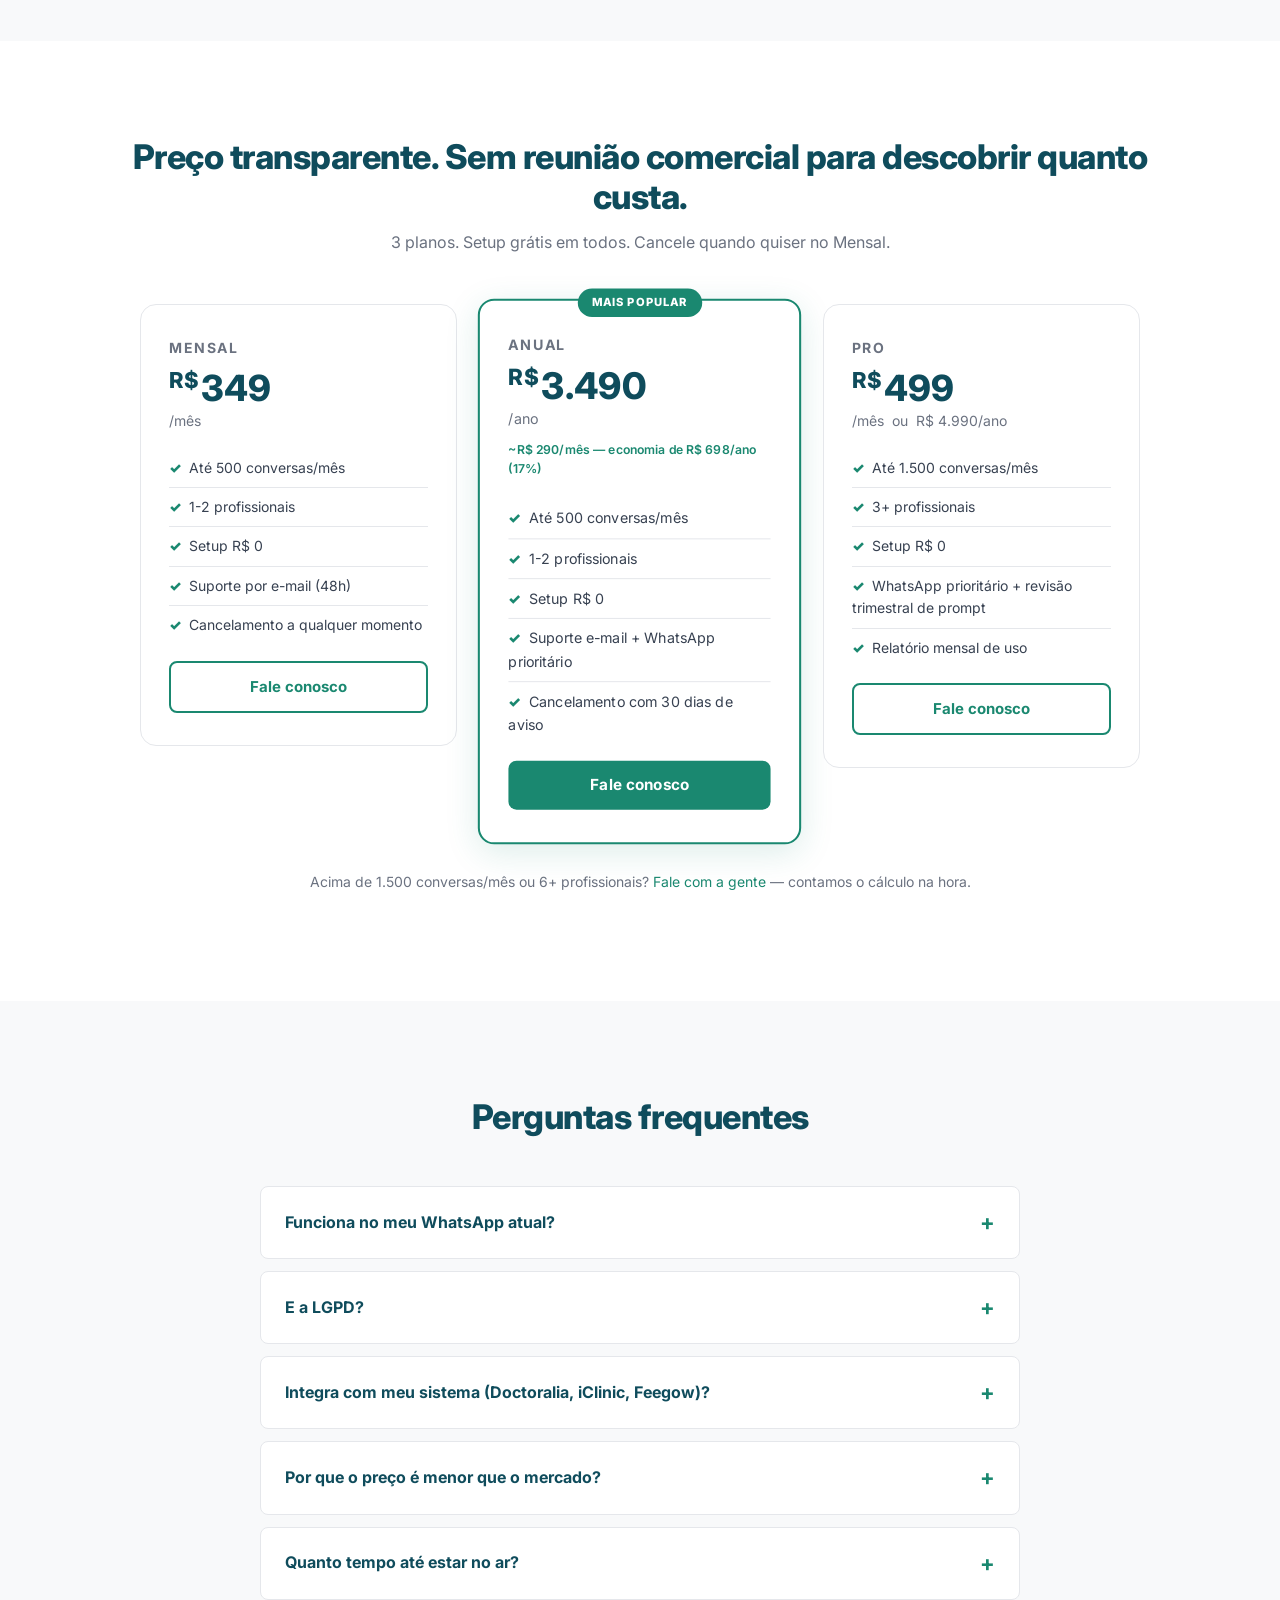
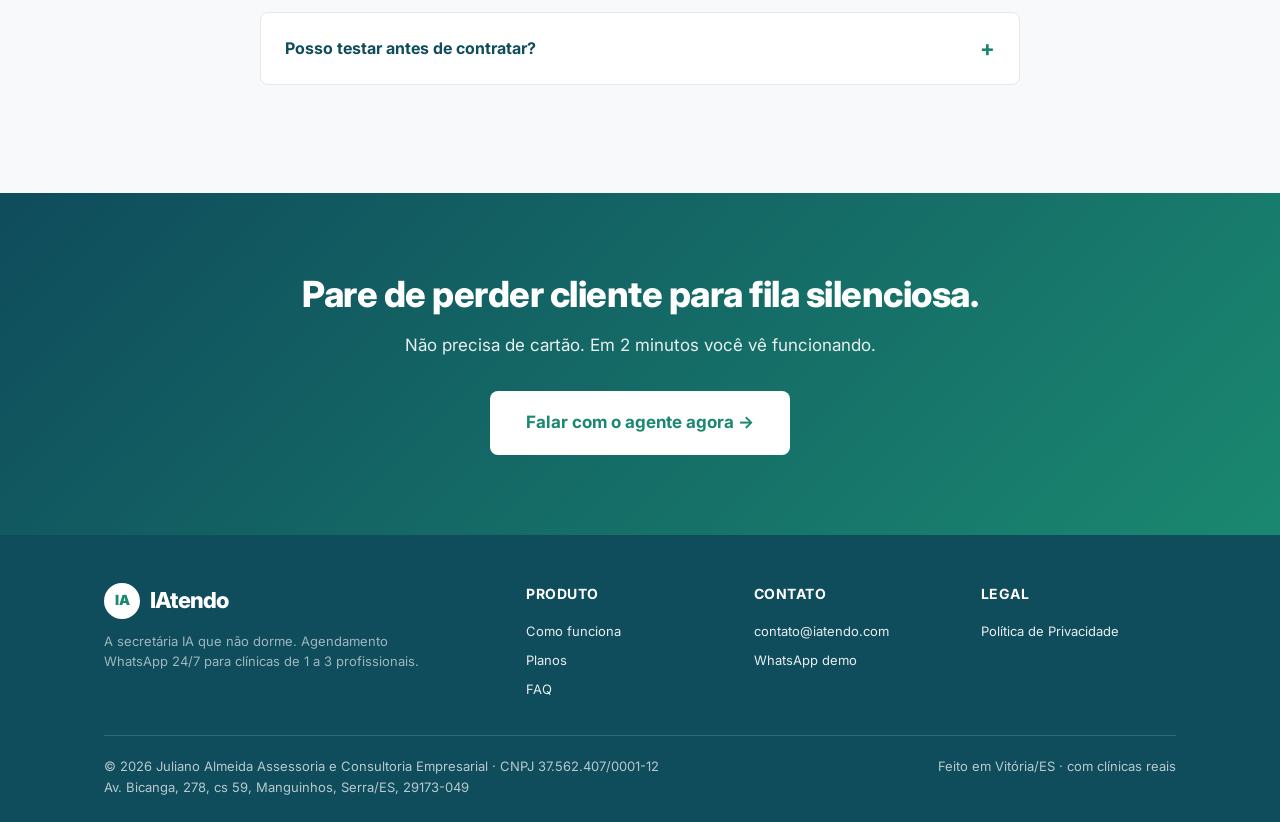
==== commit f84897c1: "Substitui placeholder pelo logo oficial do Espaco Energize (PNG 553x287)" ====
--- a/index.html
+++ b/index.html
@@ -304,10 +304,8 @@
       <p>Quem já está no ar com IAtendo no atendimento ao cliente.</p>
     </div>
     <div class="partner-card">
-      <!-- TODO: substituir o placeholder abaixo pela <img src="/logo_espaco_energize.png" alt="Espaço Energize"> quando o arquivo oficial for adicionado ao repo -->
       <div class="partner-logo-box">
-        <div class="placeholder-name">Espaço Energize</div>
-        <div class="placeholder-sub">TERAPIAS INTEGRADAS</div>
+        <img src="/logo_espaco_energize.png" alt="Espaço Energize — Terapias Integradas">
       </div>
       <div class="partner-data">
         <h3>Espaço Energize</h3>
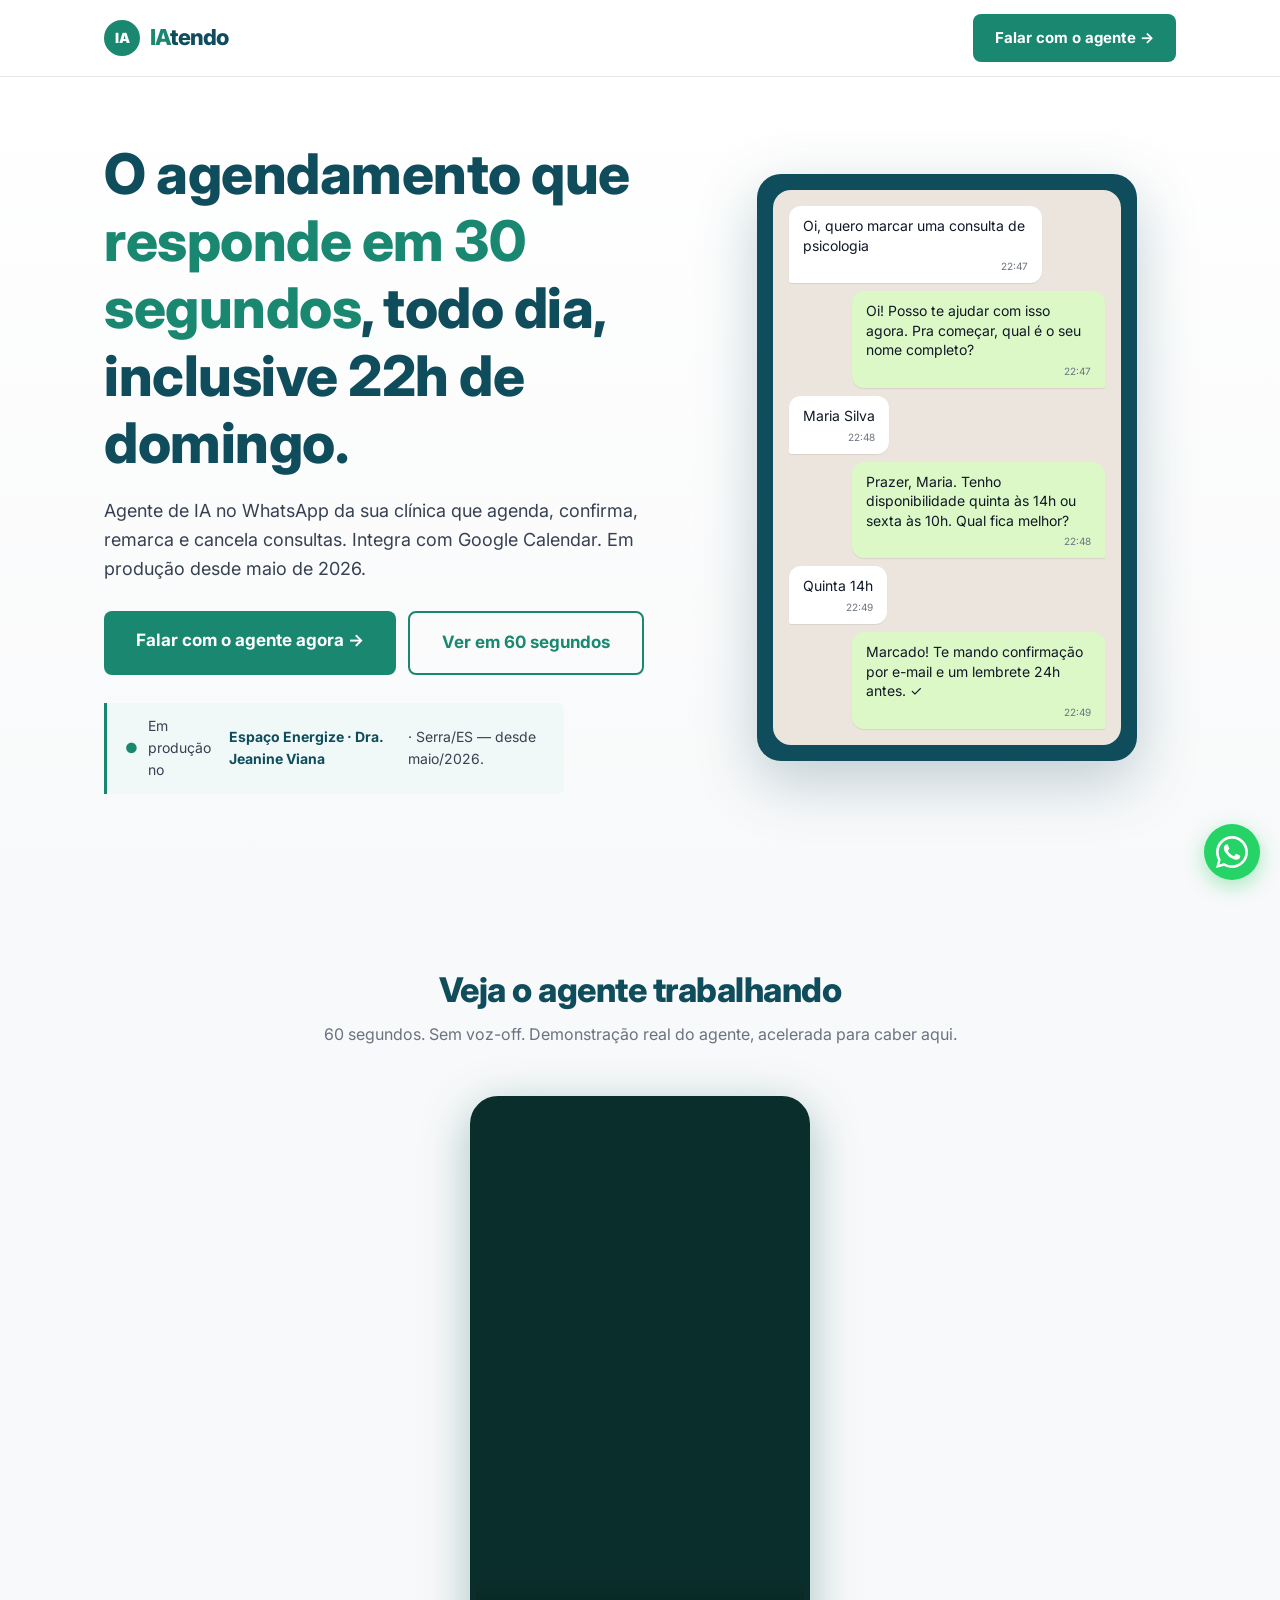
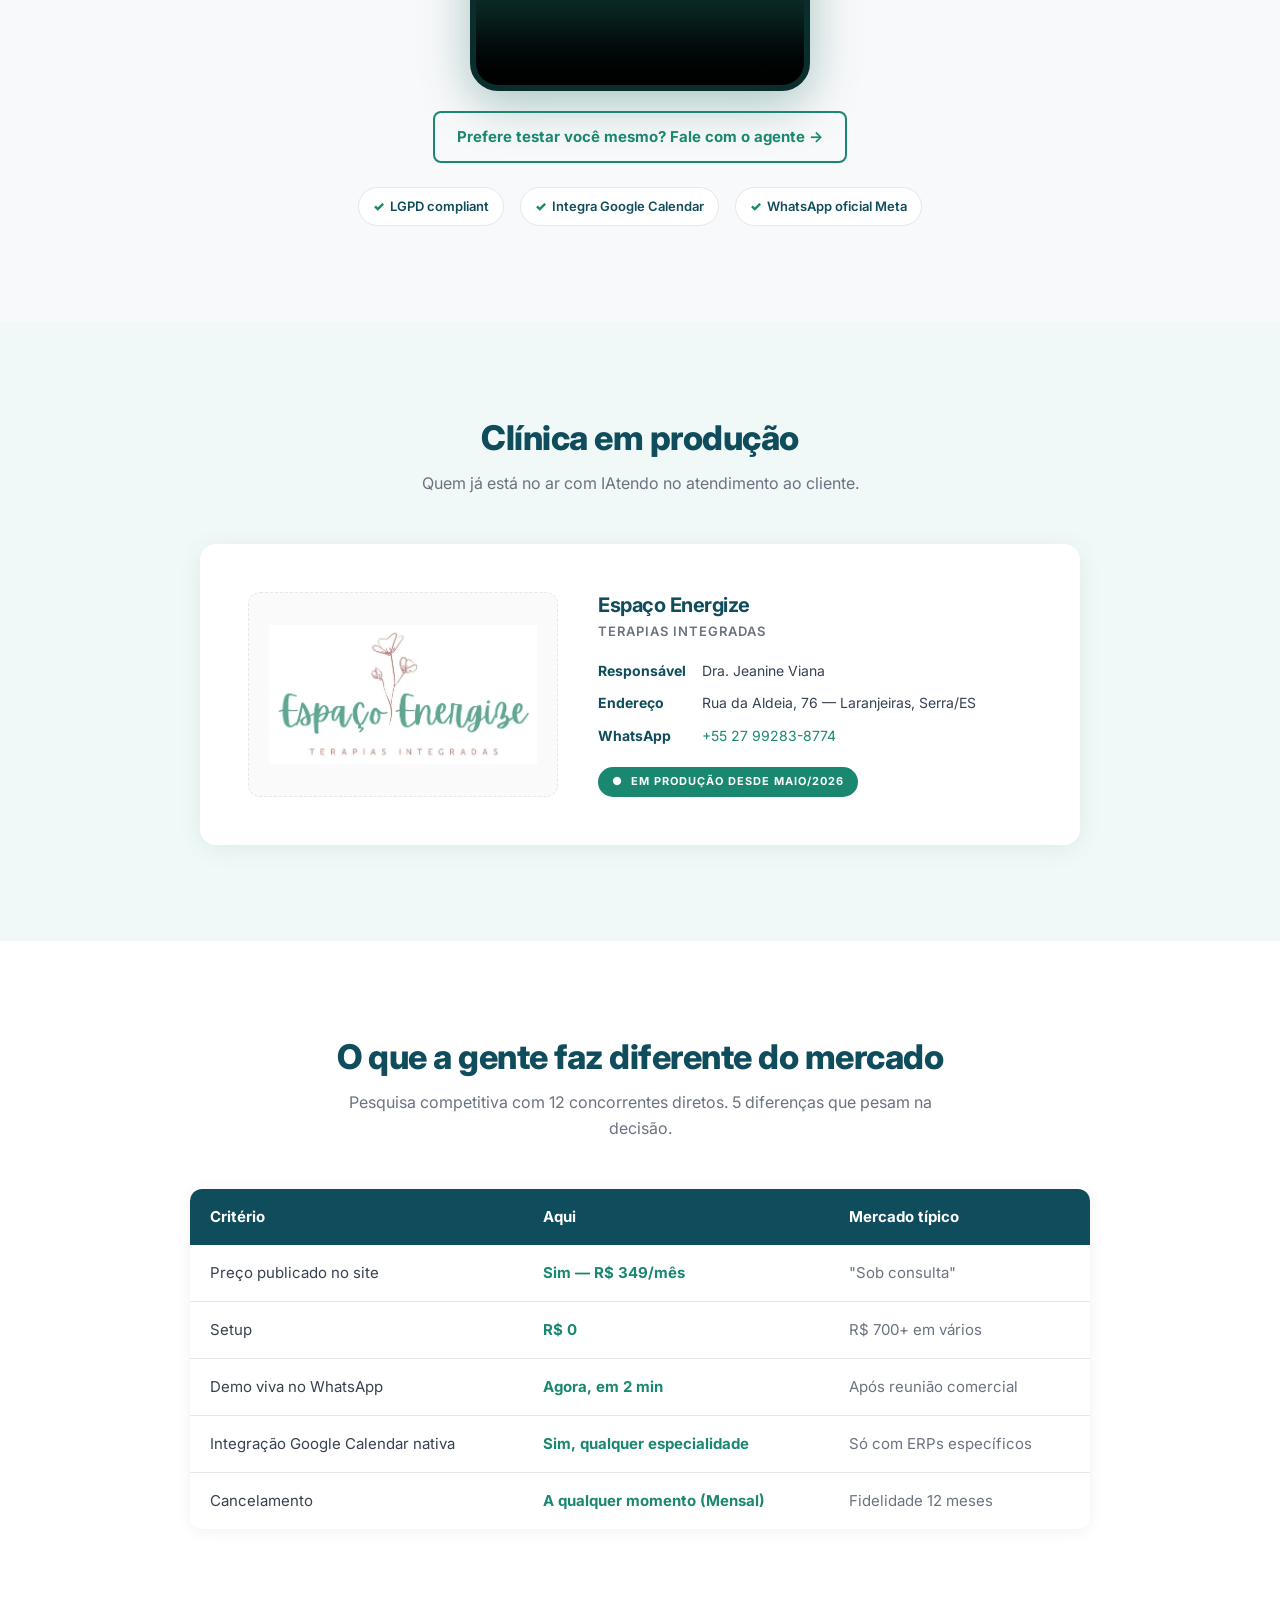
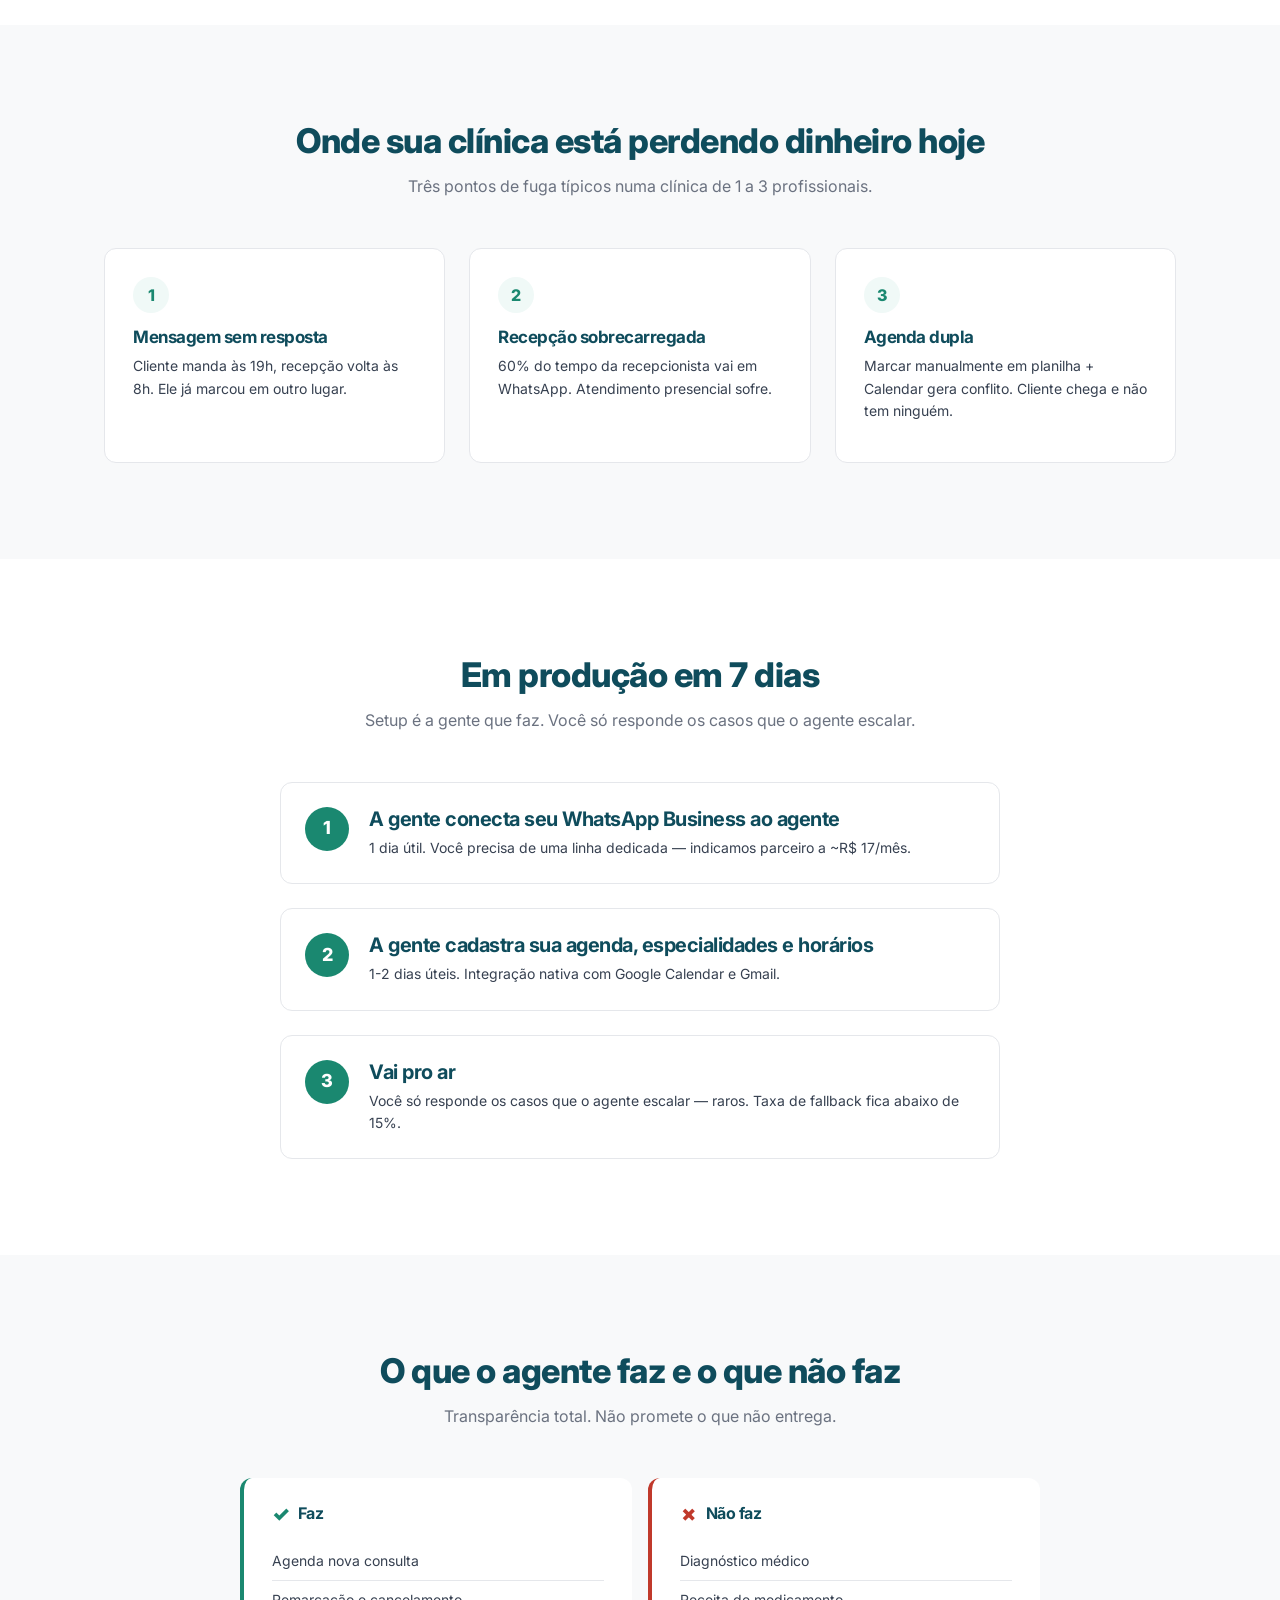
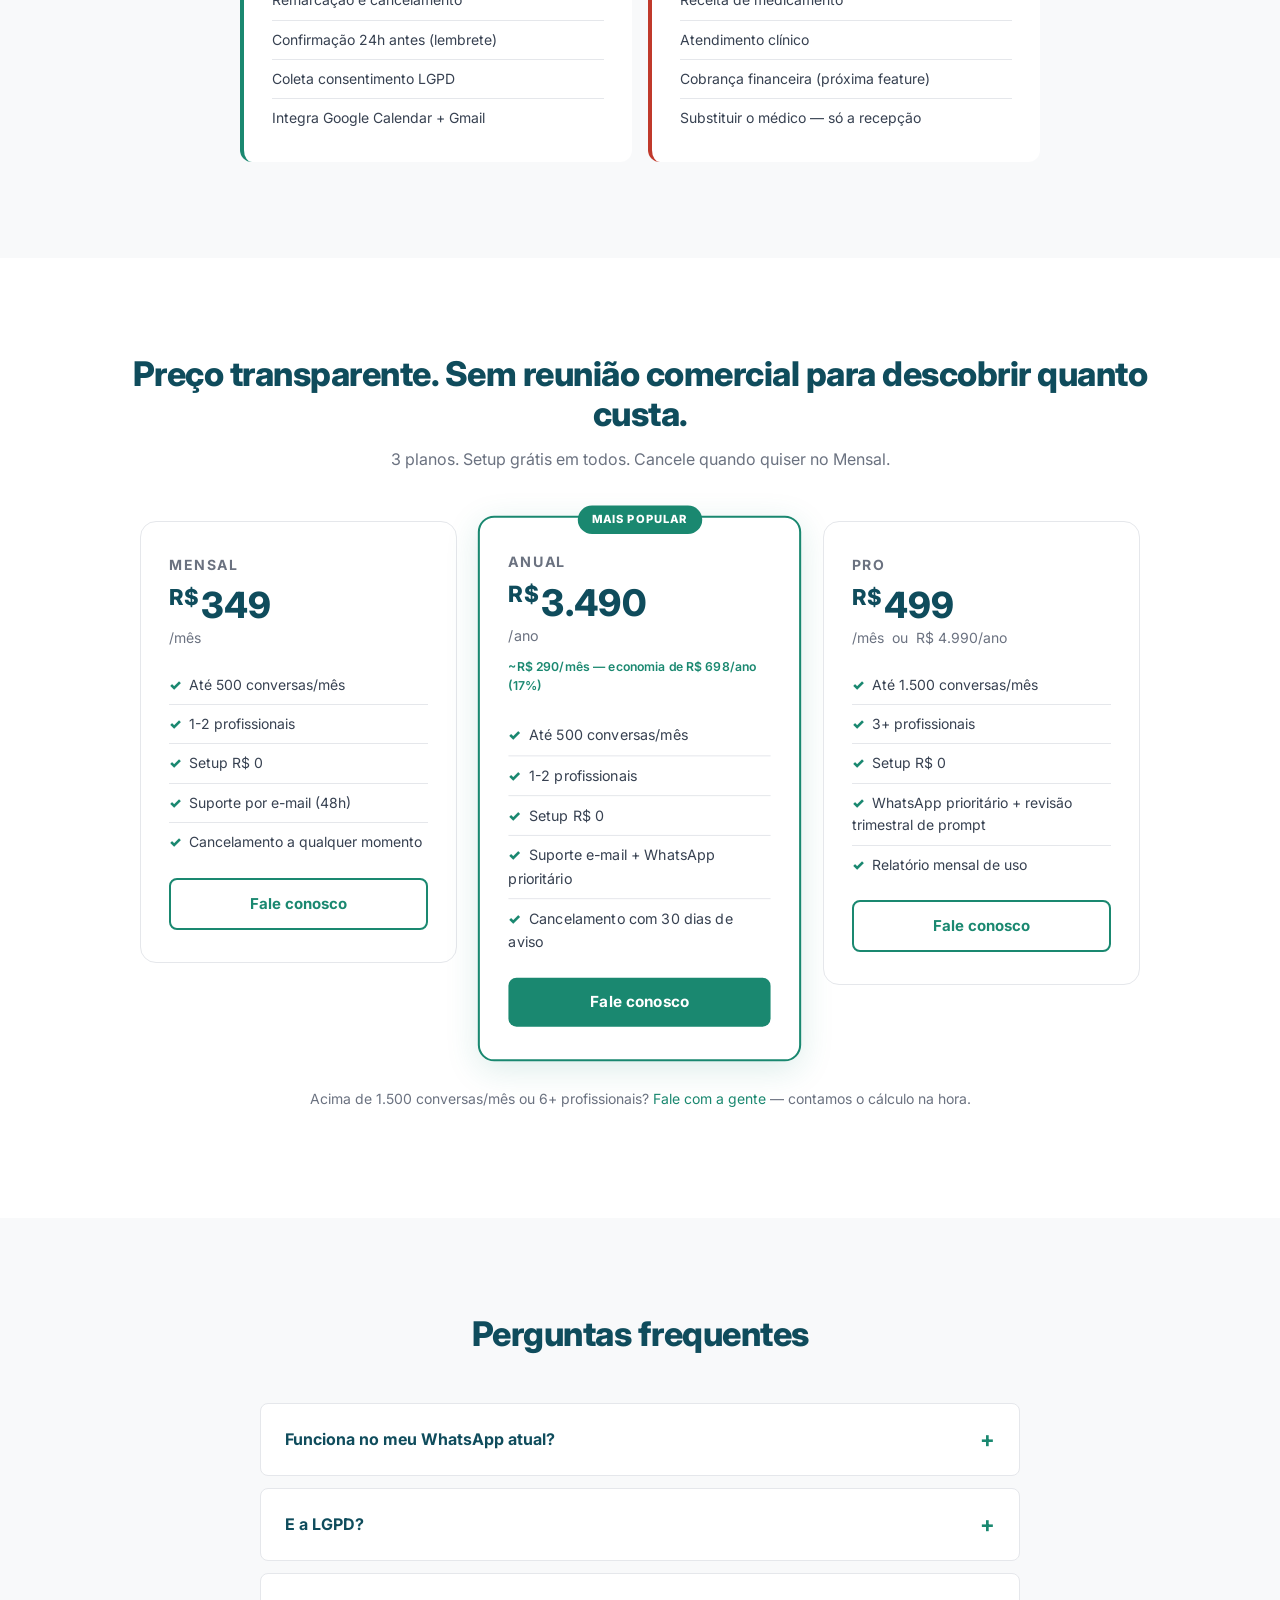
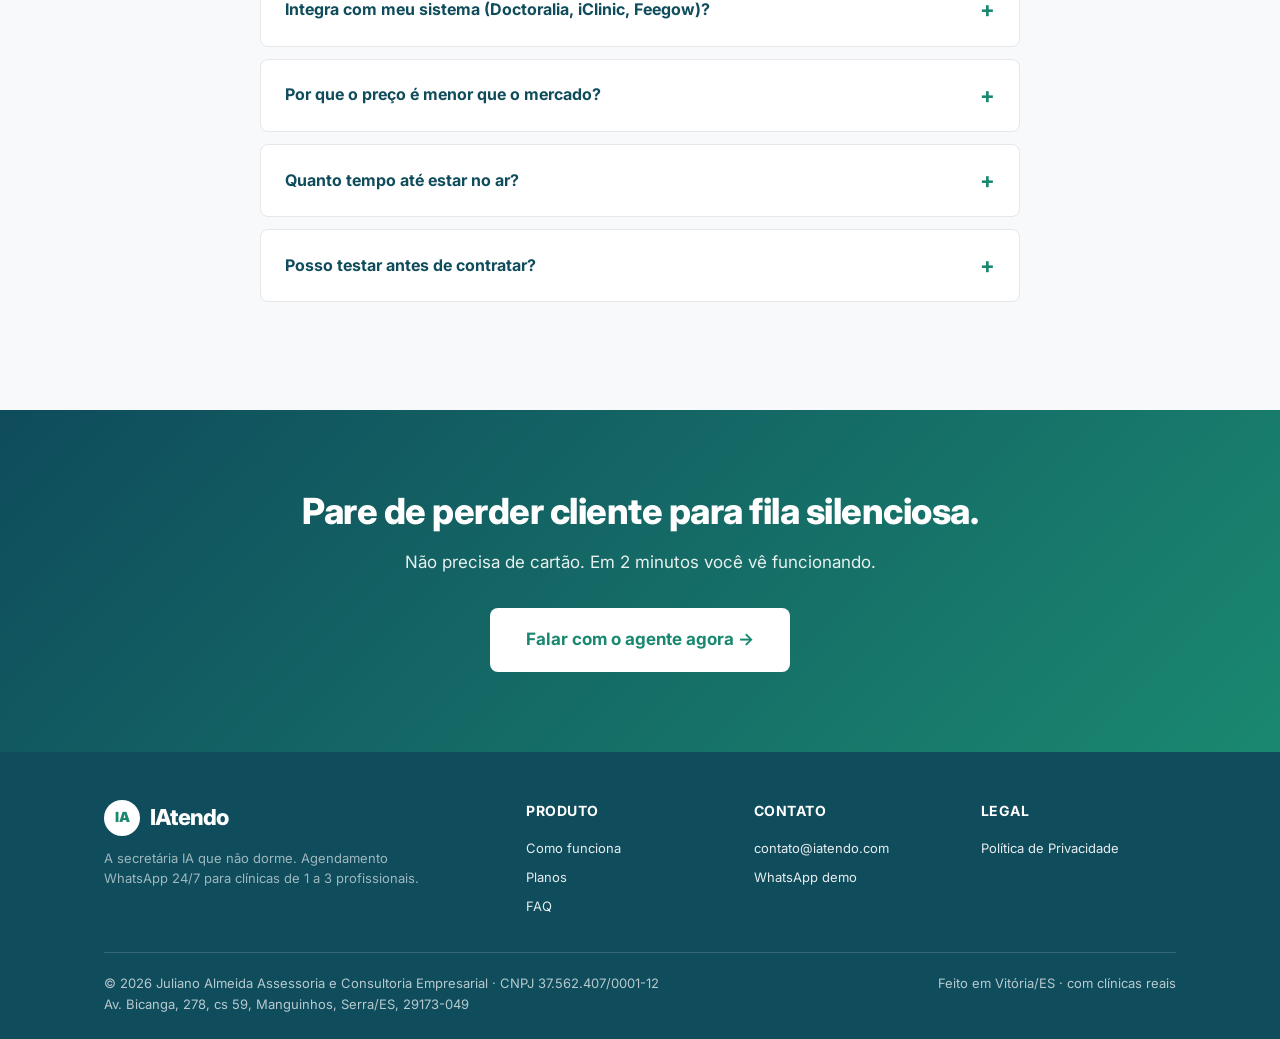
==== commit 9d08ab8d: "Landing: embed vídeo demo do agente (seção #video) + Pixel VideoDemoPlay" ====
--- a/index.html
+++ b/index.html
@@ -37,10 +37,22 @@
 <meta name="twitter:description" content="Agente de IA no WhatsApp que atende seu cliente 24/7. R$ 349/mês, setup grátis.">
 <meta name="twitter:image" content="https://iatendo.com/og-image.png">
 
+<!-- Verificação de domínio Meta Business -->
+<meta name="facebook-domain-verification" content="4vf871rpp75ot8umdkaw6x6e34bomy" />
+
 <!-- Schema.org -->
 <script type="application/ld+json">
 {"@context":"https://schema.org","@type":"SoftwareApplication","name":"IAtendo","applicationCategory":"BusinessApplication","operatingSystem":"Web, WhatsApp","description":"Agente de IA no WhatsApp que atende e agenda consultas para clínicas 24/7.","url":"https://iatendo.com","offers":{"@type":"Offer","price":"349.00","priceCurrency":"BRL"},"provider":{"@type":"Organization","name":"Juliano Almeida Assessoria e Consultoria Empresarial","email":"contato@iatendo.com"}}
 </script>
+
+<!-- Meta Pixel (substituir 1695732014960269 pelo ID real obtido em business.facebook.com → Eventos) -->
+<script>
+!function(f,b,e,v,n,t,s){if(f.fbq)return;n=f.fbq=function(){n.callMethod?n.callMethod.apply(n,arguments):n.queue.push(arguments)};if(!f._fbq)f._fbq=n;n.push=n;n.loaded=!0;n.version='2.0';n.queue=[];t=b.createElement(e);t.async=!0;t.src=v;s=b.getElementsByTagName(e)[0];s.parentNode.insertBefore(t,s)}(window,document,'script','https://connect.facebook.net/en_US/fbevents.js');
+fbq('init', '1695732014960269');
+fbq('track', 'PageView');
+</script>
+<noscript><img height="1" width="1" style="display:none" src="https://www.facebook.com/tr?id=1695732014960269&ev=PageView&noscript=1"/></noscript>
+<!-- /Meta Pixel -->
 
 <!-- Fonte Inter via Google Fonts -->
 <link rel="preconnect" href="https://fonts.googleapis.com">
@@ -62,7 +74,7 @@
 }
 * { box-sizing: border-box; margin: 0; padding: 0; }
 html { scroll-behavior: smooth; }
-body { font-family: 'Inter', 'Segoe UI', system-ui, -apple-system, sans-serif; color: var(--text-body); line-height: 1.6; background: var(--bg); -webkit-font-smoothing: antialiased; }
+body { font-family: 'Inter', 'Segoe UI', system-ui, -apple-system, sans-serif; color: var(--text-body); line-height: 1.6; background: var(--bg); -webkit-font-smoothing: antialiased; overflow-x: hidden; word-wrap: break-word; overflow-wrap: break-word; }
 .container { max-width: 1120px; margin: 0 auto; padding: 0 24px; }
 img, svg { max-width: 100%; height: auto; display: block; }
 
@@ -117,10 +129,8 @@
 .section-head p { color: var(--text-muted); font-size: 16px; max-width: 640px; margin: 0 auto; }
 
 /* VIDEO */
-.video-placeholder { background: var(--secondary); aspect-ratio: 16/9; border-radius: 16px; display: flex; flex-direction: column; align-items: center; justify-content: center; color: white; max-width: 800px; margin: 0 auto; cursor: pointer; transition: all 0.2s; }
-.video-placeholder:hover { background: var(--primary); }
-.play-icon { width: 80px; height: 80px; background: rgba(255,255,255,0.2); border-radius: 50%; display: flex; align-items: center; justify-content: center; margin-bottom: 16px; }
-.play-icon::after { content: ""; border-left: 24px solid white; border-top: 16px solid transparent; border-bottom: 16px solid transparent; margin-left: 6px; }
+.video-frame { max-width: 340px; margin: 0 auto; border-radius: 28px; overflow: hidden; background: #0A2E2B; box-shadow: 0 12px 48px rgba(14,95,88,0.35); border: 6px solid #0A2E2B; }
+.video-frame video { width: 100%; aspect-ratio: 9/16; display: block; background: #0A2E2B; }
 .video-badges { display: flex; gap: 16px; justify-content: center; margin-top: 24px; flex-wrap: wrap; }
 .badge { background: white; border: 1px solid var(--border); padding: 8px 14px; border-radius: 20px; font-size: 13px; font-weight: 600; color: var(--secondary); display: inline-flex; align-items: center; gap: 6px; }
 .badge::before { content: "✓"; color: var(--primary); font-weight: 900; }
@@ -221,6 +231,81 @@
 .partner-data dd a { color: var(--primary); }
 .partner-status { display: inline-flex; align-items: center; gap: 8px; background: var(--primary); color: white; padding: 6px 14px; border-radius: 20px; font-size: 11px; font-weight: 700; letter-spacing: 1px; text-transform: uppercase; margin-top: 20px; }
 .partner-status::before { content: "●"; animation: pulse 2s infinite; }
+
+/* RESPONSIVE — mobile (override para telas <768px) */
+@media (max-width: 767px) {
+  /* Tipografia mais compacta */
+  h1 { font-size: 28px; }
+  h2 { font-size: 24px; }
+  h3 { font-size: 17px; }
+  .hero h1 { font-size: 30px; line-height: 1.25; }
+  .hero .lead { font-size: 16px; }
+  .cta-final h2 { font-size: 26px; }
+  .cta-final p { font-size: 15px; }
+
+  /* Container e seções mais apertados */
+  .container { padding: 0 16px; }
+  section { padding: 48px 0; }
+  .hero { padding: 36px 0 56px; }
+  .cta-final { padding: 56px 0; }
+  .section-head { margin-bottom: 32px; }
+  header .container { padding: 12px 16px; }
+
+  /* Header: brand menor, botão compacto */
+  .brand-text { font-size: 19px; }
+  header .btn { padding: 9px 14px; font-size: 13px; }
+
+  /* Hero CTAs full-width empilhados */
+  .hero-ctas { flex-direction: column; gap: 10px; }
+  .hero-ctas .btn { width: 100%; text-align: center; }
+  .btn-large { padding: 14px 22px; font-size: 15px; }
+  .hero .pilot-badge { font-size: 13px; padding: 10px 14px; max-width: 100%; }
+
+  /* Hero mockup um pouco menor */
+  .hero-mockup { padding: 12px; max-width: 320px; }
+  .chat { min-height: 320px; padding: 12px; }
+  .msg { font-size: 13px; padding: 9px 12px; }
+
+  /* Tabela comparativa com scroll horizontal */
+  .compare-table { overflow-x: auto; -webkit-overflow-scrolling: touch; }
+  .compare-table table { min-width: 540px; }
+  .compare-table th, .compare-table td { padding: 12px 14px; font-size: 14px; }
+
+  /* Steps e cards mais compactos */
+  .step { padding: 18px; gap: 14px; }
+  .step-num { width: 36px; height: 36px; font-size: 15px; }
+  .col-card { padding: 22px; }
+  .escopo-col { padding: 18px 20px; }
+
+  /* Planos — sem escala (evita overflow) e padding menor */
+  .plan-card { padding: 24px 20px; }
+  .plan-card.highlight { transform: none; }
+  .plan-price { font-size: 32px; }
+  .plan-price .currency { font-size: 18px; }
+
+  /* Partner card: dl em stack */
+  .partner-card { padding: 24px; gap: 20px; }
+  .partner-logo-box { min-height: 120px; padding: 22px 16px; }
+  .partner-logo-box img { max-height: 100px; }
+  .partner-data h3 { font-size: 18px; }
+  .partner-data dl { grid-template-columns: 1fr; gap: 4px 0; }
+  .partner-data dt { margin-top: 8px; }
+  .partner-data dt:first-child { margin-top: 0; }
+
+  /* Vídeo */
+  .video-frame { max-width: 300px; }
+
+  /* Footer: bottom em coluna */
+  .footer-bottom { flex-direction: column; align-items: flex-start; font-size: 12px; }
+
+  /* FAQ */
+  .faq-q { padding: 16px 18px; font-size: 15px; }
+  .faq-item.open .faq-a { padding: 0 18px 18px; }
+
+  /* FAB WhatsApp não tampa botão final em telas pequenas */
+  .fab-whatsapp { width: 52px; height: 52px; bottom: 16px; right: 16px; }
+  .fab-whatsapp svg { width: 28px; height: 28px; }
+}
 
 /* RESPONSIVE — desktop */
 @media (min-width: 768px) {
@@ -282,12 +367,17 @@
   <div class="container">
     <div class="section-head">
       <h2>Veja o agente trabalhando</h2>
-      <p>60 segundos. Sem voz-off. Conversa real em tempo real.</p>
-    </div>
-    <a href="https://wa.me/552731914430" target="_blank" rel="noopener" class="video-placeholder">
-      <div class="play-icon"></div>
-      <div style="font-size: 14px; font-weight: 600; opacity: 0.85;">Em breve · Por enquanto, converse direto com o agente</div>
-    </a>
+      <p>60 segundos. Sem voz-off. Demonstração real do agente, acelerada para caber aqui.</p>
+    </div>
+    <div class="video-frame">
+      <video id="demo-video" controls playsinline preload="metadata" poster="video/capa_demo.jpg">
+        <source src="video/demo_agente.mp4" type="video/mp4">
+        Seu navegador não suporta vídeo HTML5. <a href="video/demo_agente.mp4">Baixe o vídeo</a>.
+      </video>
+    </div>
+    <p style="text-align:center; margin-top:20px;">
+      <a href="https://wa.me/552731914430" target="_blank" rel="noopener" class="btn btn-secondary">Prefere testar você mesmo? Fale com o agente →</a>
+    </p>
     <div class="video-badges">
       <span class="badge">LGPD compliant</span>
       <span class="badge">Integra Google Calendar</span>
@@ -589,6 +679,29 @@
     q.parentElement.classList.toggle('open');
   });
 });
+
+// Meta Pixel — disparar evento Lead em todo clique nos botões WhatsApp
+document.querySelectorAll('a[href*="wa.me/"]').forEach(a => {
+  a.addEventListener('click', () => {
+    if (typeof fbq === 'function') {
+      var dest = a.href.indexOf('5527988648027') > -1 ? 'humano_comercial' : 'agente_demo';
+      fbq('track', 'Lead', { content_name: dest });
+    }
+  });
+});
+
+// Meta Pixel — evento custom no primeiro play do vídeo demo
+(function () {
+  var v = document.getElementById('demo-video');
+  if (!v) return;
+  var fired = false;
+  v.addEventListener('play', function () {
+    if (!fired && typeof fbq === 'function') {
+      fired = true;
+      fbq('trackCustom', 'VideoDemoPlay', { content_name: 'demo_agente_60s' });
+    }
+  });
+})();
 </script>
 
 </body>
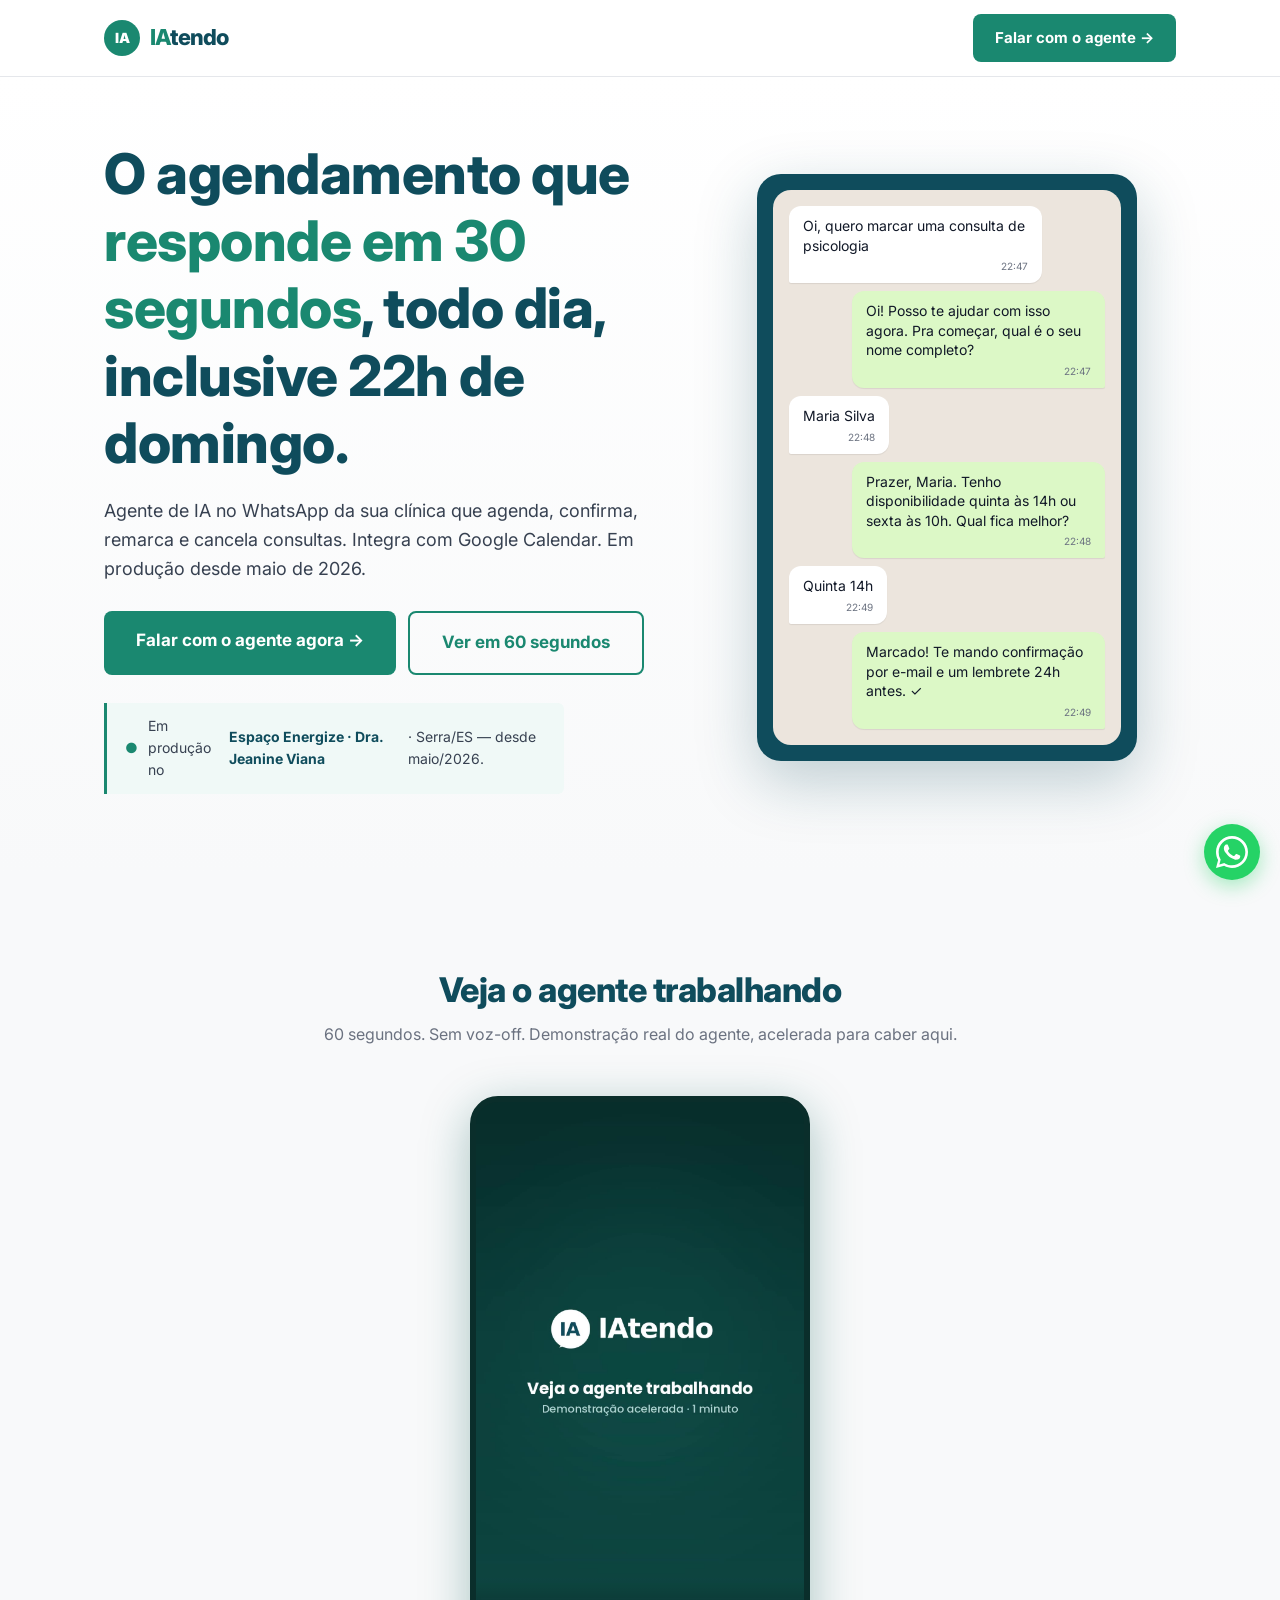
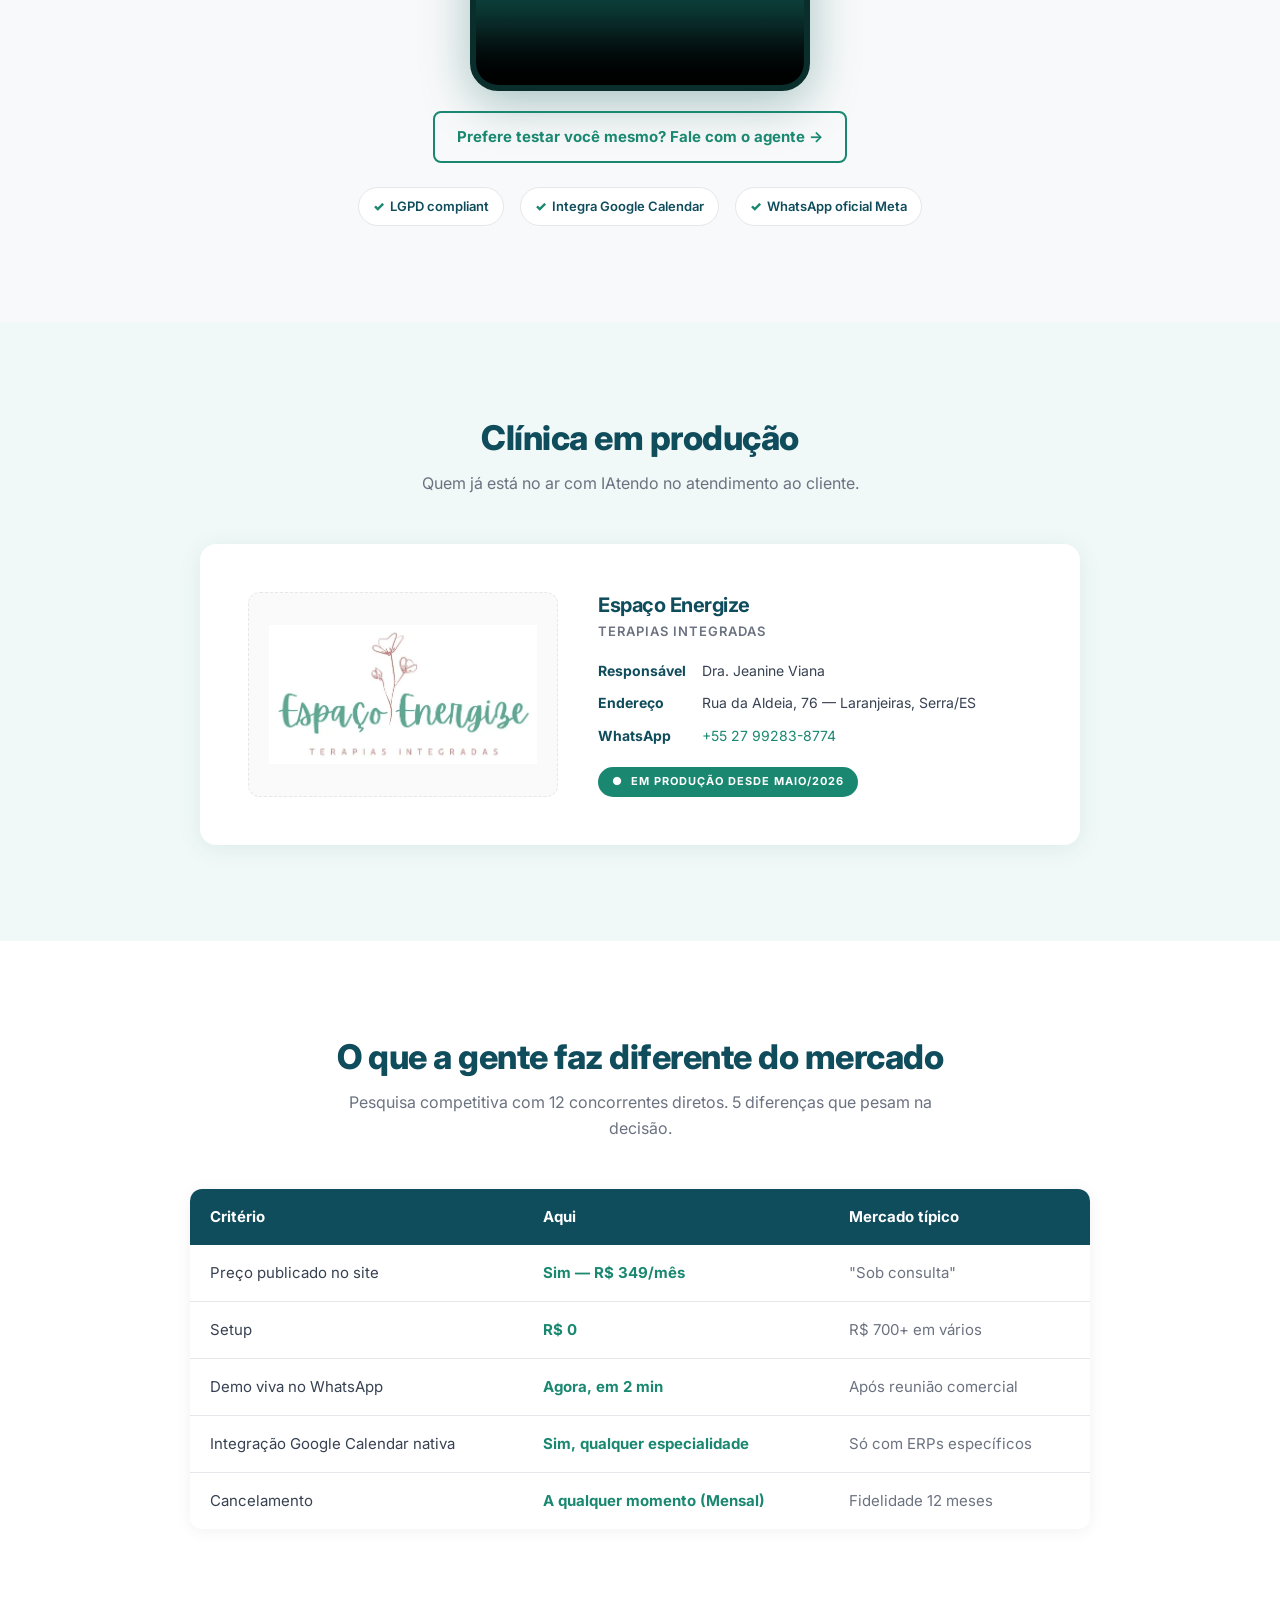
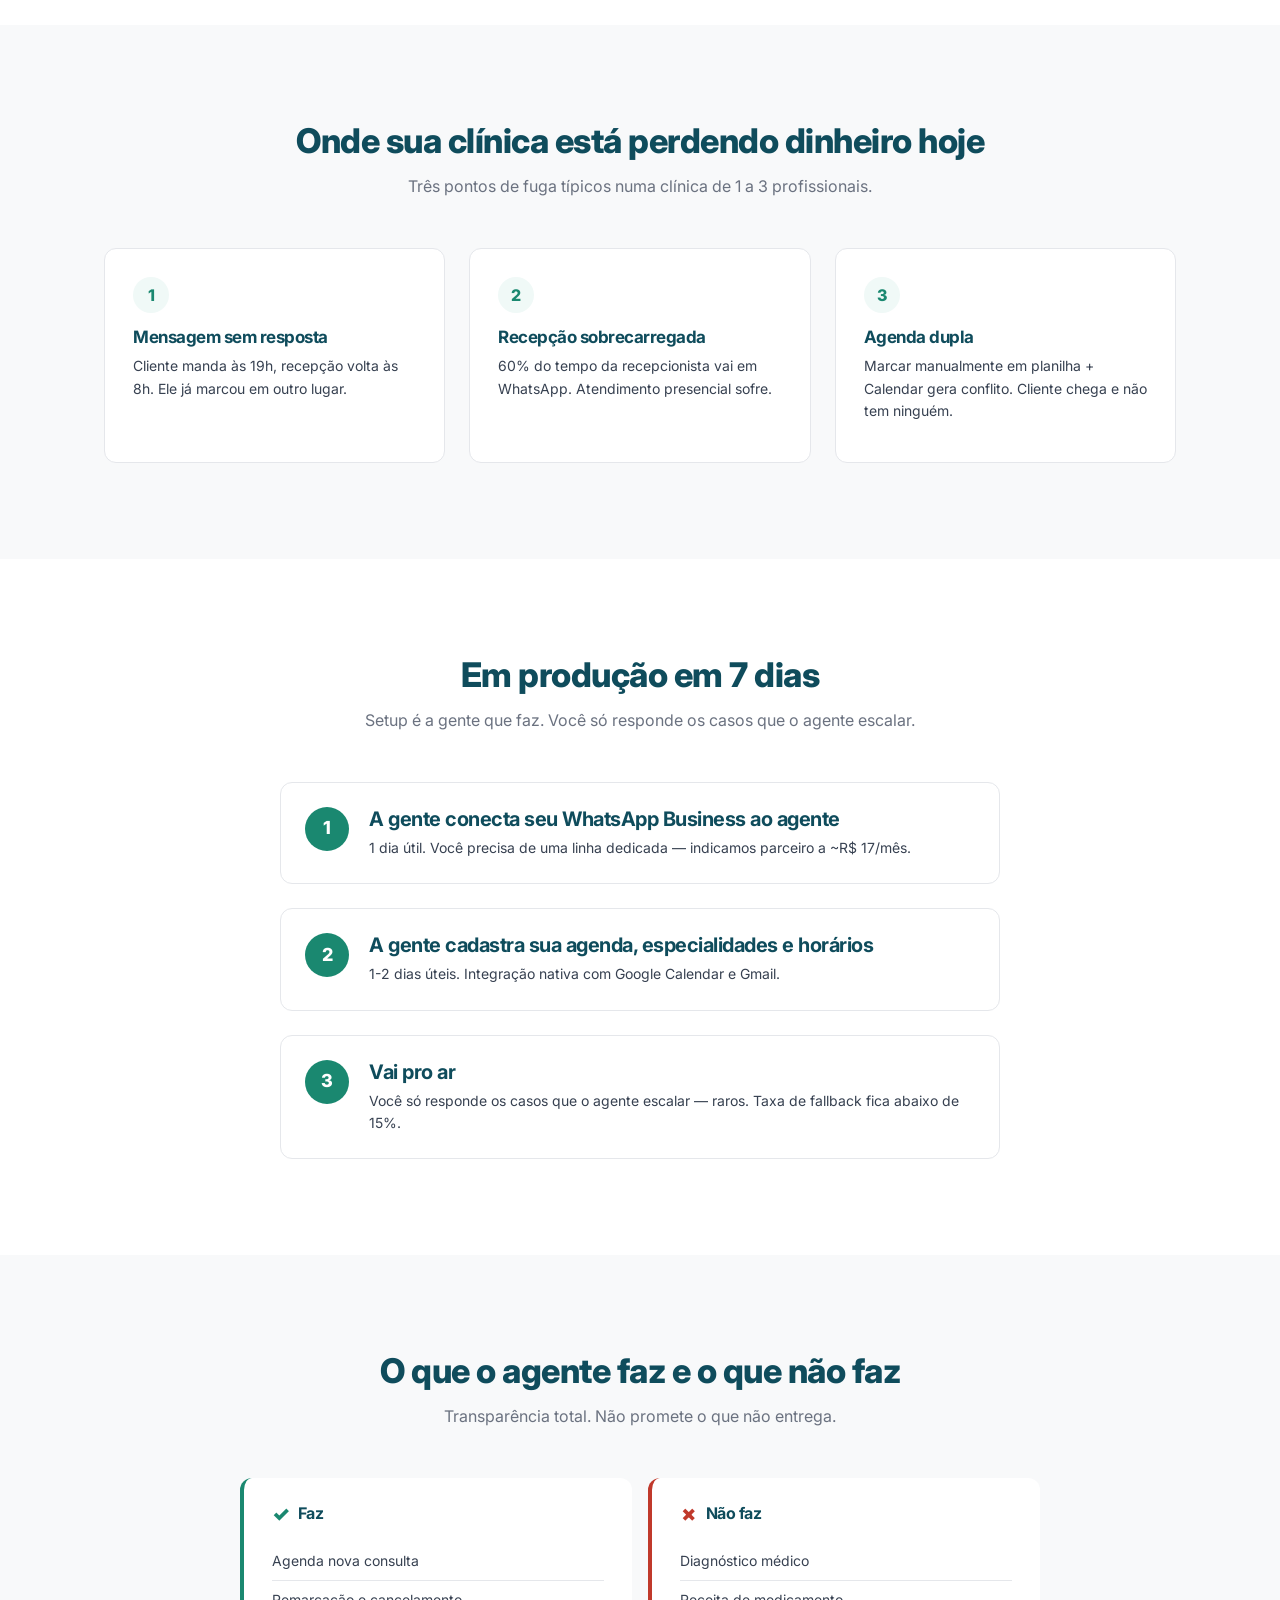
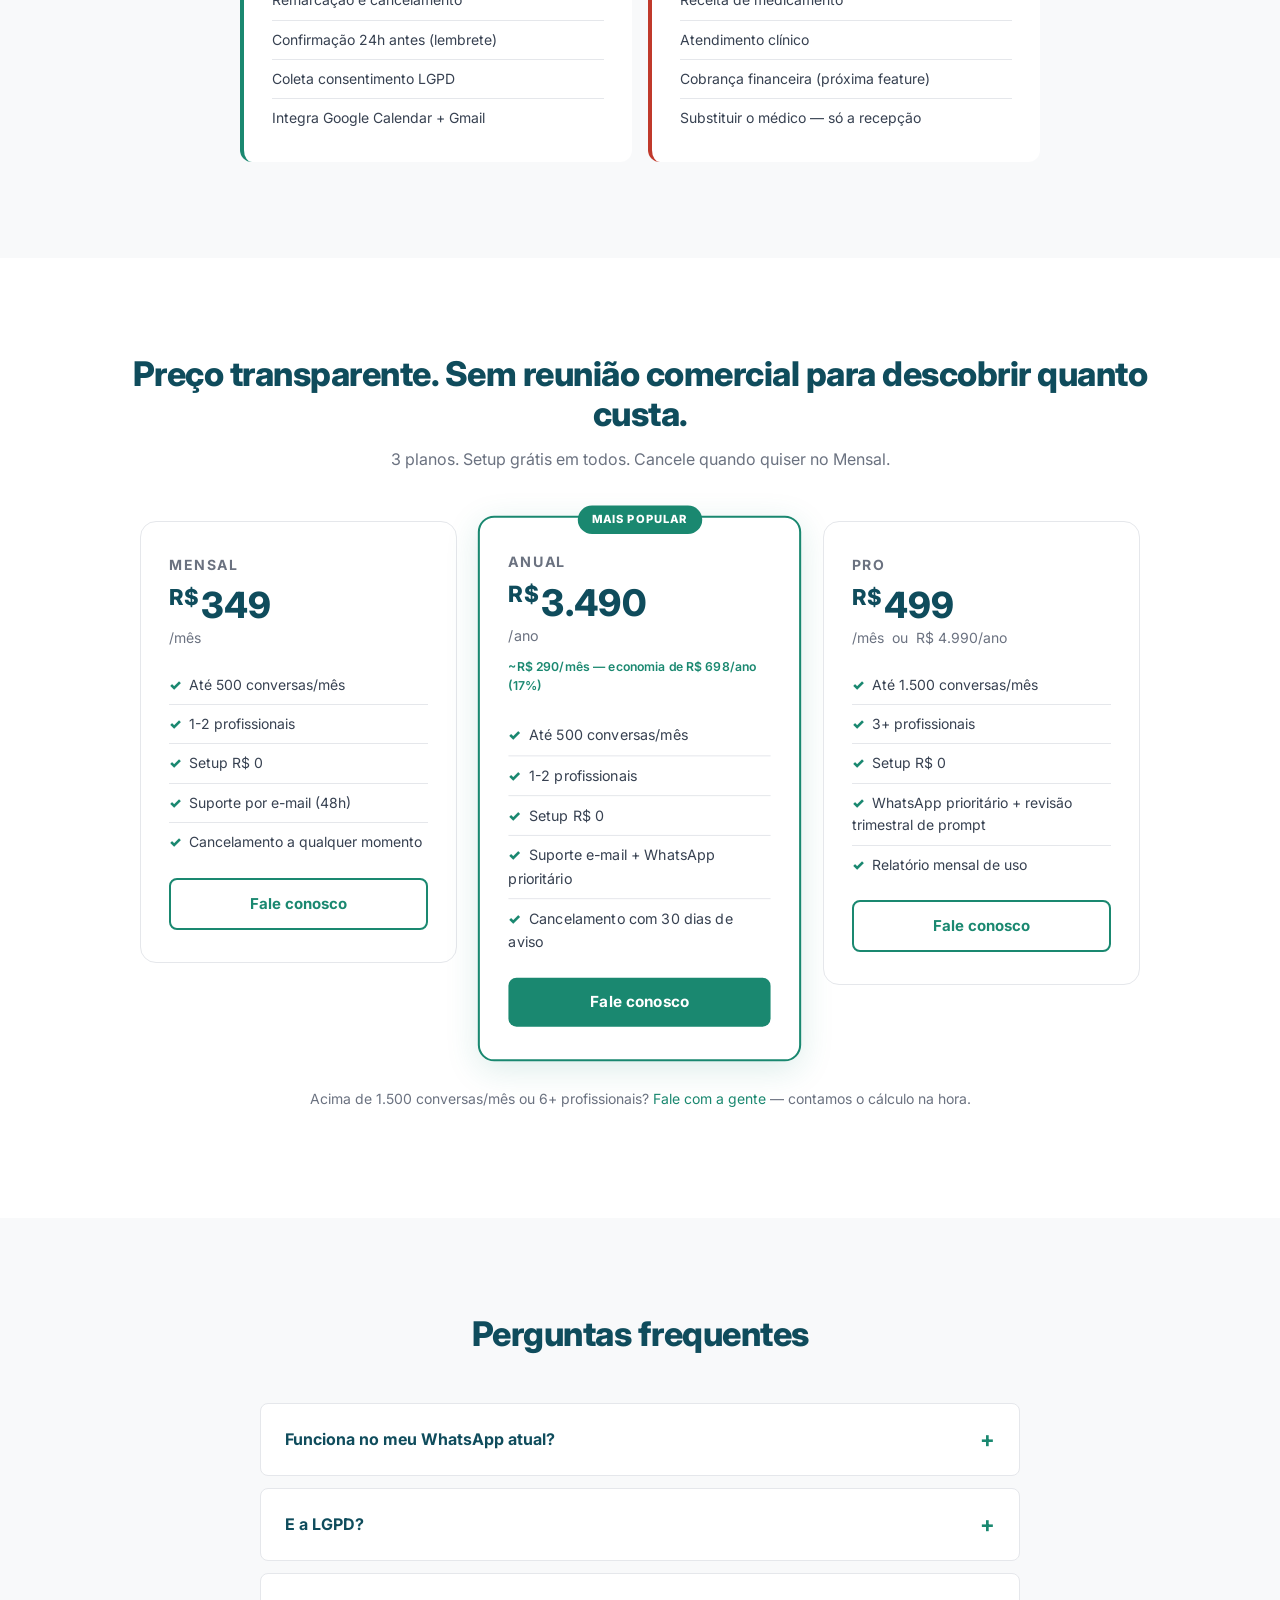
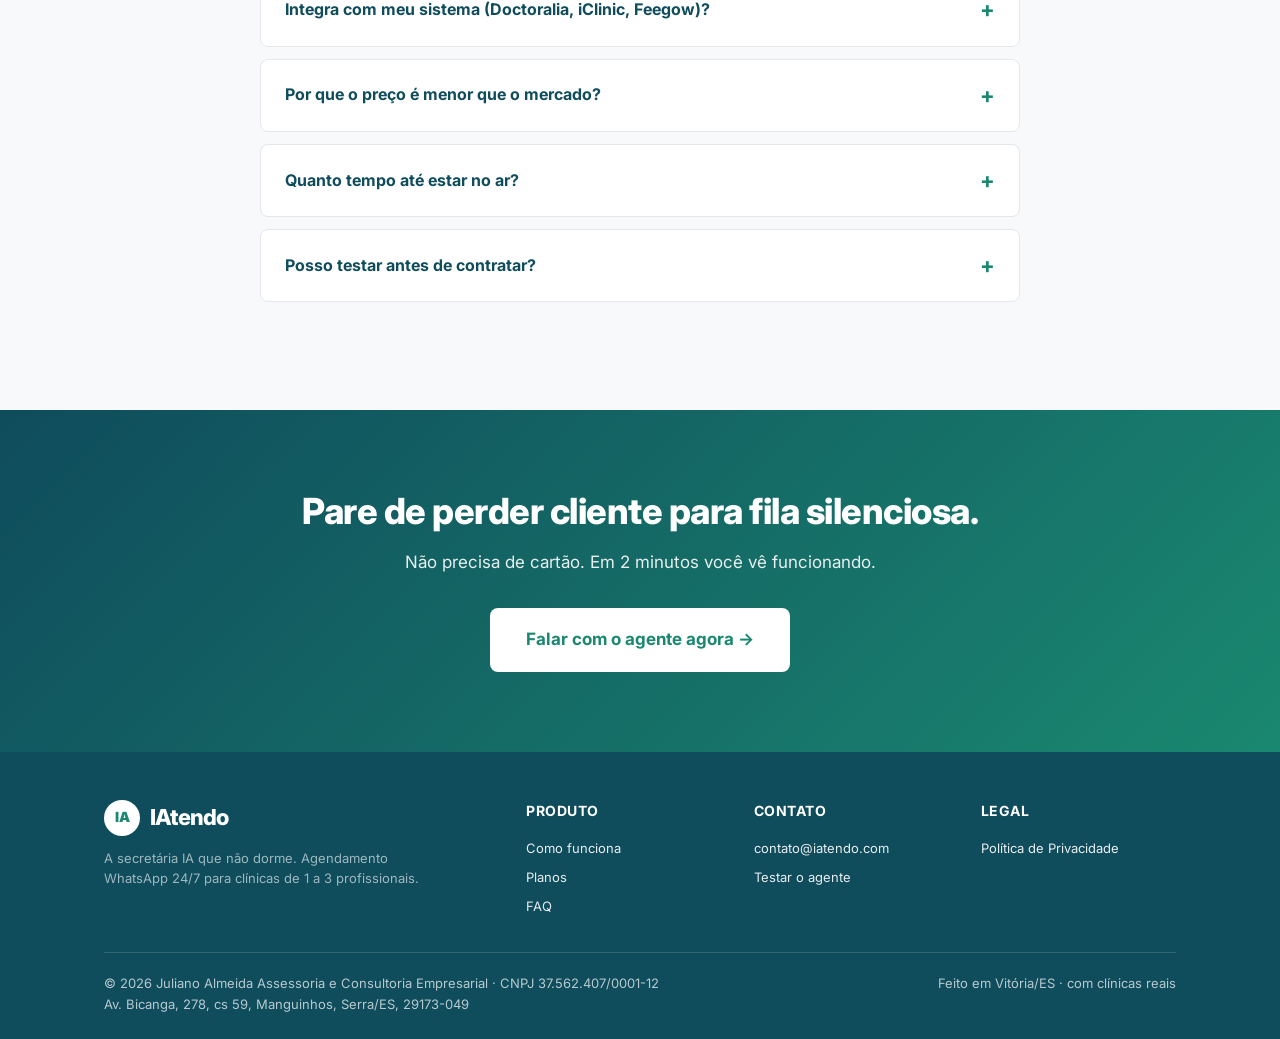
==== commit 7f6ec5d4: "Religa demo para a nova demo web + corrige numero banido na politica - demo.html (novo): chat intera" ====
--- a/index.html
+++ b/index.html
@@ -331,7 +331,7 @@
       <div class="brand-mark">IA</div>
       <div class="brand-text"><span class="ia">IA</span><span class="tendo">tendo</span></div>
     </a>
-    <a href="https://wa.me/552731914430" target="_blank" rel="noopener" class="btn btn-primary">Falar com o agente →</a>
+    <a href="demo.html" target="_blank" rel="noopener" class="btn btn-primary">Falar com o agente →</a>
   </div>
 </header>
 
@@ -342,7 +342,7 @@
       <h1>O agendamento que <span class="accent">responde em 30 segundos</span>, todo dia, inclusive 22h de domingo.</h1>
       <p class="lead">Agente de IA no WhatsApp da sua clínica que agenda, confirma, remarca e cancela consultas. Integra com Google Calendar. Em produção desde maio de 2026.</p>
       <div class="hero-ctas">
-        <a href="https://wa.me/552731914430" target="_blank" rel="noopener" class="btn btn-primary btn-large">Falar com o agente agora →</a>
+        <a href="demo.html" target="_blank" rel="noopener" class="btn btn-primary btn-large">Falar com o agente agora →</a>
         <a href="#video" class="btn btn-secondary btn-large">Ver em 60 segundos</a>
       </div>
       <div class="pilot-badge">
@@ -376,7 +376,7 @@
       </video>
     </div>
     <p style="text-align:center; margin-top:20px;">
-      <a href="https://wa.me/552731914430" target="_blank" rel="noopener" class="btn btn-secondary">Prefere testar você mesmo? Fale com o agente →</a>
+      <a href="demo.html" target="_blank" rel="noopener" class="btn btn-secondary">Prefere testar você mesmo? Fale com o agente →</a>
     </p>
     <div class="video-badges">
       <span class="badge">LGPD compliant</span>
@@ -576,7 +576,7 @@
         <a href="https://wa.me/5527988648027" target="_blank" rel="noopener" class="btn btn-secondary" style="width: 100%; text-align: center;">Fale conosco</a>
       </div>
     </div>
-    <p style="text-align: center; margin-top: 32px; color: var(--text-muted); font-size: 14px;">Acima de 1.500 conversas/mês ou 6+ profissionais? <a href="https://wa.me/552731914430" target="_blank" rel="noopener">Fale com a gente</a> — contamos o cálculo na hora.</p>
+    <p style="text-align: center; margin-top: 32px; color: var(--text-muted); font-size: 14px;">Acima de 1.500 conversas/mês ou 6+ profissionais? <a href="https://wa.me/5527988648027" target="_blank" rel="noopener">Fale com a gente</a> — contamos o cálculo na hora.</p>
   </div>
 </section>
 
@@ -609,7 +609,7 @@
       </div>
       <div class="faq-item">
         <div class="faq-q">Posso testar antes de contratar?</div>
-        <div class="faq-a"><p>Pode. Manda "oi" no WhatsApp <a href="https://wa.me/552731914430" target="_blank" rel="noopener">+55 27 3191-4430</a> e converse com a versão demo agora. Em 2 minutos você vê o produto fazer o trabalho dele.</p></div>
+        <div class="faq-a"><p>Pode! Clique em <a href="demo.html">Testar o agente</a> e converse com a versão demo aqui no site agora — sem instalar nada. Em 2 minutos você vê o produto fazendo o trabalho dele.</p></div>
       </div>
     </div>
   </div>
@@ -620,7 +620,7 @@
   <div class="container">
     <h2>Pare de perder cliente para fila silenciosa.</h2>
     <p>Não precisa de cartão. Em 2 minutos você vê funcionando.</p>
-    <a href="https://wa.me/552731914430" target="_blank" rel="noopener" class="btn btn-primary btn-large">Falar com o agente agora →</a>
+    <a href="demo.html" target="_blank" rel="noopener" class="btn btn-primary btn-large">Falar com o agente agora →</a>
   </div>
 </section>
 
@@ -647,7 +647,7 @@
         <h4>Contato</h4>
         <ul>
           <li><a href="mailto:contato@iatendo.com">contato@iatendo.com</a></li>
-          <li><a href="https://wa.me/552731914430" target="_blank" rel="noopener">WhatsApp demo</a></li>
+          <li><a href="demo.html">Testar o agente</a></li>
         </ul>
       </div>
       <div>
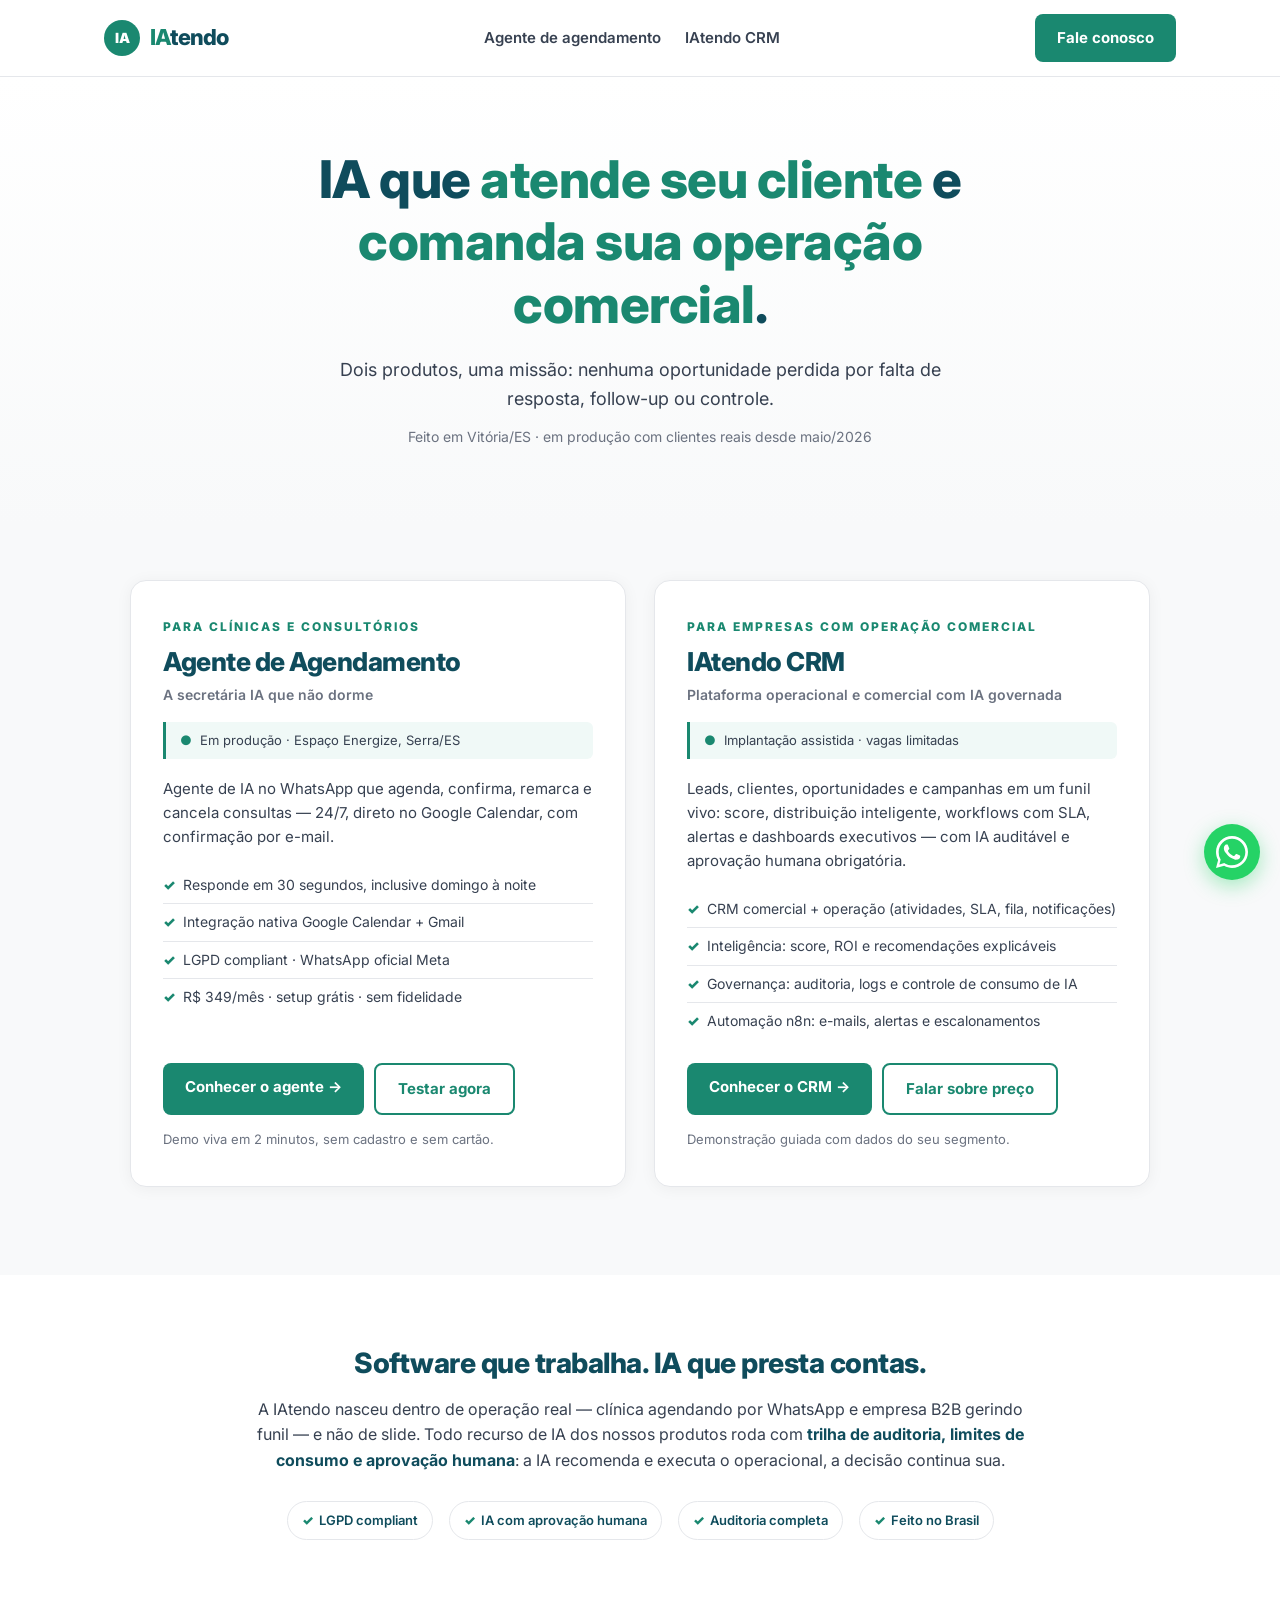
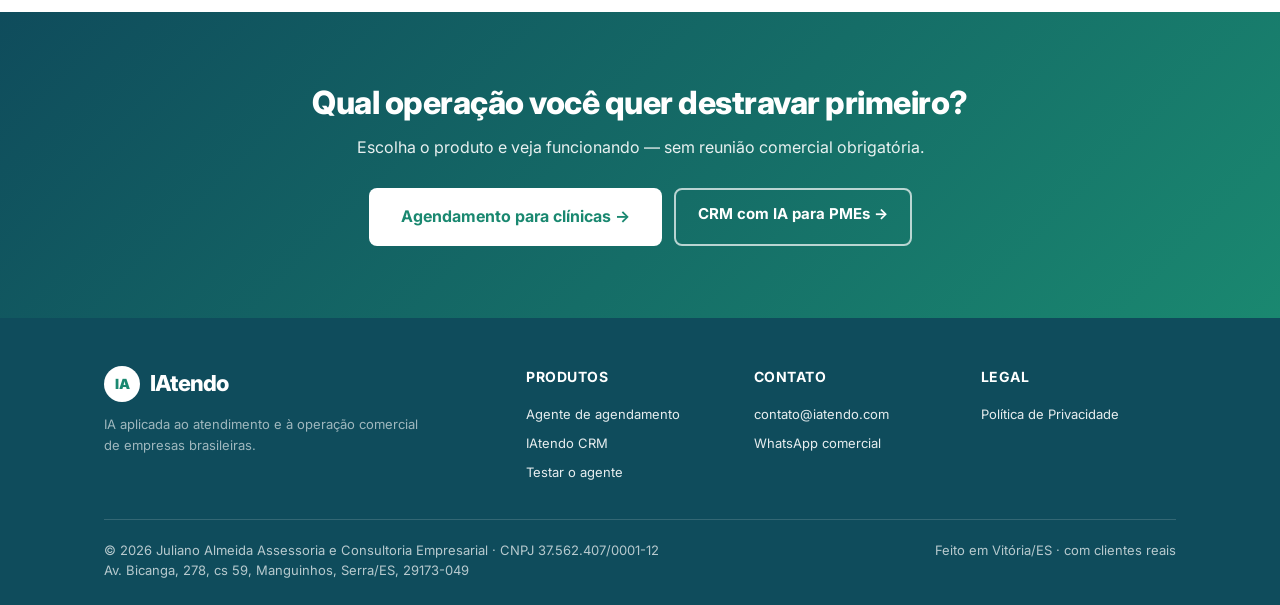
==== commit dda7a2c9: "Reorganiza site em dois produtos: home hub + /agente (landing migrada) + /crm (nova, com videoaulas " ====
--- a/index.html
+++ b/index.html
@@ -3,8 +3,9 @@
 <head>
 <meta charset="UTF-8">
 <meta name="viewport" content="width=device-width, initial-scale=1.0">
-<meta name="description" content="Agente de IA no WhatsApp que atende seu cliente 24/7, marca consulta direto no Google Calendar e confirma por e-mail. R$ 349/mês, setup grátis, sem fidelidade.">
-<title>IAtendo — A secretária IA que não dorme</title>
+<meta name="description" content="IAtendo: IA aplicada ao atendimento e à operação comercial. Agente de agendamento no WhatsApp 24/7 para clínicas e IAtendo CRM — plataforma operacional e comercial com IA governada para PMEs.">
+<title>IAtendo — IA que atende seu cliente e comanda sua operação comercial</title>
+<link rel="canonical" href="https://iatendo.com/">
 
 <!-- Favicon -->
 <link rel="icon" type="image/x-icon" href="/favicon.ico">
@@ -23,8 +24,8 @@
 <!-- Open Graph -->
 <meta property="og:type" content="website">
 <meta property="og:site_name" content="IAtendo">
-<meta property="og:title" content="IAtendo — A secretária IA que não dorme">
-<meta property="og:description" content="Agente de IA no WhatsApp que atende seu cliente 24/7 e marca direto no Google Calendar. R$ 349/mês, setup grátis.">
+<meta property="og:title" content="IAtendo — IA que atende seu cliente e comanda sua operação comercial">
+<meta property="og:description" content="Dois produtos: agente de agendamento no WhatsApp 24/7 para clínicas e CRM operacional e comercial com IA governada para PMEs.">
 <meta property="og:url" content="https://iatendo.com">
 <meta property="og:image" content="https://iatendo.com/og-image.png">
 <meta property="og:image:width" content="1200">
@@ -33,8 +34,8 @@
 
 <!-- Twitter Card -->
 <meta name="twitter:card" content="summary_large_image">
-<meta name="twitter:title" content="IAtendo — A secretária IA que não dorme">
-<meta name="twitter:description" content="Agente de IA no WhatsApp que atende seu cliente 24/7. R$ 349/mês, setup grátis.">
+<meta name="twitter:title" content="IAtendo — IA que atende seu cliente e comanda sua operação comercial">
+<meta name="twitter:description" content="Agente de agendamento WhatsApp 24/7 para clínicas e CRM com IA governada para PMEs.">
 <meta name="twitter:image" content="https://iatendo.com/og-image.png">
 
 <!-- Verificação de domínio Meta Business -->
@@ -42,10 +43,10 @@
 
 <!-- Schema.org -->
 <script type="application/ld+json">
-{"@context":"https://schema.org","@type":"SoftwareApplication","name":"IAtendo","applicationCategory":"BusinessApplication","operatingSystem":"Web, WhatsApp","description":"Agente de IA no WhatsApp que atende e agenda consultas para clínicas 24/7.","url":"https://iatendo.com","offers":{"@type":"Offer","price":"349.00","priceCurrency":"BRL"},"provider":{"@type":"Organization","name":"Juliano Almeida Assessoria e Consultoria Empresarial","email":"contato@iatendo.com"}}
+{"@context":"https://schema.org","@type":"Organization","name":"IAtendo","url":"https://iatendo.com","email":"contato@iatendo.com","logo":"https://iatendo.com/android-chrome-512x512.png","address":{"@type":"PostalAddress","streetAddress":"Av. Bicanga, 278, cs 59, Manguinhos","addressLocality":"Serra","addressRegion":"ES","postalCode":"29173-049","addressCountry":"BR"},"makesOffer":[{"@type":"Offer","itemOffered":{"@type":"SoftwareApplication","name":"IAtendo — Agente de Agendamento","url":"https://iatendo.com/agente/","applicationCategory":"BusinessApplication"}},{"@type":"Offer","itemOffered":{"@type":"SoftwareApplication","name":"IAtendo CRM","url":"https://iatendo.com/crm/","applicationCategory":"BusinessApplication"}}]}
 </script>
 
-<!-- Meta Pixel (substituir 1695732014960269 pelo ID real obtido em business.facebook.com → Eventos) -->
+<!-- Meta Pixel -->
 <script>
 !function(f,b,e,v,n,t,s){if(f.fbq)return;n=f.fbq=function(){n.callMethod?n.callMethod.apply(n,arguments):n.queue.push(arguments)};if(!f._fbq)f._fbq=n;n.push=n;n.loaded=!0;n.version='2.0';n.queue=[];t=b.createElement(e);t.async=!0;t.src=v;s=b.getElementsByTagName(e)[0];s.parentNode.insertBefore(t,s)}(window,document,'script','https://connect.facebook.net/en_US/fbevents.js');
 fbq('init', '1695732014960269');
@@ -95,6 +96,9 @@
 .brand-text { font-size: 22px; font-weight: 800; letter-spacing: -1px; }
 .brand-text .ia { color: var(--primary); }
 .brand-text .tendo { color: var(--secondary); }
+.nav-links { display: none; gap: 24px; align-items: center; }
+.nav-links a { font-size: 15px; font-weight: 600; color: var(--text-body); }
+.nav-links a:hover { color: var(--primary); text-decoration: none; }
 .btn { display: inline-block; padding: 12px 22px; border-radius: 8px; font-weight: 700; font-size: 15px; transition: all 0.2s; text-decoration: none !important; cursor: pointer; border: none; }
 .btn-primary { background: var(--primary); color: white !important; }
 .btn-primary:hover { background: var(--primary-dark); transform: translateY(-1px); box-shadow: 0 4px 12px rgba(26,136,112,0.3); }
@@ -103,104 +107,47 @@
 .btn-large { padding: 16px 32px; font-size: 17px; }
 
 /* HERO */
-.hero { padding: 64px 0 80px; background: linear-gradient(180deg, #FFFFFF 0%, var(--bg-alt) 100%); }
-.hero-grid { display: grid; grid-template-columns: 1fr; gap: 48px; align-items: center; }
-.hero h1 { font-size: 44px; margin-bottom: 20px; }
+.hero { padding: 72px 0 64px; background: linear-gradient(180deg, #FFFFFF 0%, var(--bg-alt) 100%); text-align: center; }
+.hero h1 { font-size: 42px; margin-bottom: 20px; max-width: 820px; margin-left: auto; margin-right: auto; }
 .hero h1 .accent { color: var(--primary); }
-.hero .lead { font-size: 18px; color: var(--text-body); margin-bottom: 28px; max-width: 540px; }
-.hero-ctas { display: flex; gap: 12px; flex-wrap: wrap; margin-bottom: 28px; }
-.hero .pilot-badge { display: inline-flex; align-items: center; gap: 10px; background: var(--bg-soft); border-left: 3px solid var(--primary); padding: 12px 18px; border-radius: 0 6px 6px 0; font-size: 14px; color: var(--text-body); max-width: 460px; }
-.hero .pilot-badge::before { content: "●"; color: var(--primary); animation: pulse 2s infinite; }
+.hero .lead { font-size: 18px; color: var(--text-body); margin: 0 auto 12px; max-width: 640px; }
+.hero .sub { font-size: 14px; color: var(--text-muted); }
+
+/* PRODUCT CARDS */
+.products { padding: 56px 0 88px; background: var(--bg-alt); }
+.product-grid { display: grid; grid-template-columns: 1fr; gap: 28px; max-width: 1020px; margin: 0 auto; }
+.product-card { background: white; border-radius: 16px; border: 1px solid var(--border); padding: 36px 32px; display: flex; flex-direction: column; box-shadow: 0 2px 16px rgba(0,0,0,0.05); transition: box-shadow .2s, transform .2s; }
+.product-card:hover { box-shadow: 0 12px 40px rgba(15,76,92,0.12); transform: translateY(-2px); }
+.product-kicker { font-size: 12px; font-weight: 800; letter-spacing: 2px; text-transform: uppercase; color: var(--primary); margin-bottom: 10px; }
+.product-card h2 { font-size: 26px; margin-bottom: 6px; }
+.product-tagline { font-size: 14px; color: var(--text-muted); font-weight: 600; margin-bottom: 16px; }
+.product-card p.desc { font-size: 15px; margin-bottom: 18px; }
+.product-feat { list-style: none; padding: 0; margin: 0 0 24px; }
+.product-feat li { padding: 7px 0; font-size: 14px; border-bottom: 1px solid var(--border); }
+.product-feat li:last-child { border-bottom: none; }
+.product-feat li::before { content: "✓"; color: var(--primary); font-weight: 900; margin-right: 8px; }
+.product-cta { margin-top: auto; display: flex; gap: 10px; flex-wrap: wrap; }
+.product-meta { font-size: 13px; color: var(--text-muted); margin-top: 14px; }
+.pill { display: inline-flex; align-items: center; gap: 8px; background: var(--bg-soft); border-left: 3px solid var(--primary); padding: 8px 14px; border-radius: 0 6px 6px 0; font-size: 13px; color: var(--text-body); margin-bottom: 18px; }
+.pill::before { content: "●"; color: var(--primary); animation: pulse 2s infinite; }
 @keyframes pulse { 0%,100% { opacity: 1; } 50% { opacity: 0.3; } }
 
-/* HERO MOCKUP */
-.hero-mockup { background: var(--secondary); border-radius: 24px; padding: 16px; box-shadow: 0 20px 60px rgba(15,76,92,0.25); max-width: 380px; margin: 0 auto; }
-.chat { background: #ECE5DD; border-radius: 18px; padding: 16px; min-height: 360px; display: flex; flex-direction: column; gap: 8px; }
-.msg { padding: 10px 14px; border-radius: 12px; max-width: 80%; font-size: 14px; line-height: 1.4; box-shadow: 0 1px 1px rgba(0,0,0,0.08); }
-.msg-them { background: #FFFFFF; align-self: flex-start; border-bottom-left-radius: 2px; color: var(--text); }
-.msg-us { background: #DCF8C6; align-self: flex-end; border-bottom-right-radius: 2px; color: var(--text); }
-.msg .time { display: block; font-size: 10px; color: var(--text-muted); text-align: right; margin-top: 4px; }
-
-/* SECTION GENERIC */
-section { padding: 72px 0; }
-section.alt { background: var(--bg-alt); }
-.section-head { text-align: center; margin-bottom: 48px; }
-.section-head h2 { margin-bottom: 12px; }
-.section-head p { color: var(--text-muted); font-size: 16px; max-width: 640px; margin: 0 auto; }
-
-/* VIDEO */
-.video-frame { max-width: 340px; margin: 0 auto; border-radius: 28px; overflow: hidden; background: #0A2E2B; box-shadow: 0 12px 48px rgba(14,95,88,0.35); border: 6px solid #0A2E2B; }
-.video-frame video { width: 100%; aspect-ratio: 9/16; display: block; background: #0A2E2B; }
-.video-badges { display: flex; gap: 16px; justify-content: center; margin-top: 24px; flex-wrap: wrap; }
+/* QUEM SOMOS strip */
+.about { padding: 72px 0; }
+.about-grid { max-width: 820px; margin: 0 auto; text-align: center; }
+.about h2 { margin-bottom: 16px; }
+.about p { font-size: 16px; color: var(--text-body); }
+.badges-row { display: flex; gap: 16px; justify-content: center; margin-top: 28px; flex-wrap: wrap; }
 .badge { background: white; border: 1px solid var(--border); padding: 8px 14px; border-radius: 20px; font-size: 13px; font-weight: 600; color: var(--secondary); display: inline-flex; align-items: center; gap: 6px; }
 .badge::before { content: "✓"; color: var(--primary); font-weight: 900; }
 
-/* COMPARATIVO */
-.compare-table { background: white; border-radius: 12px; overflow: hidden; box-shadow: 0 2px 16px rgba(0,0,0,0.06); max-width: 900px; margin: 0 auto; }
-.compare-table table { width: 100%; border-collapse: collapse; }
-.compare-table th, .compare-table td { padding: 16px 20px; text-align: left; font-size: 15px; }
-.compare-table th { background: var(--secondary); color: white; font-weight: 700; }
-.compare-table td { border-bottom: 1px solid var(--border); }
-.compare-table tr:last-child td { border-bottom: none; }
-.compare-table .yes { color: var(--primary); font-weight: 700; }
-.compare-table .no { color: var(--text-muted); }
-
-/* DOR — 3 colunas */
-.cols-3 { display: grid; grid-template-columns: 1fr; gap: 24px; }
-.col-card { background: white; padding: 28px; border-radius: 12px; border: 1px solid var(--border); }
-.col-card .num { display: inline-block; background: var(--bg-soft); color: var(--primary); width: 36px; height: 36px; border-radius: 50%; line-height: 36px; text-align: center; font-weight: 800; margin-bottom: 14px; }
-.col-card h3 { font-size: 17px; margin-bottom: 8px; }
-.col-card p { font-size: 14px; color: var(--text-body); }
-
-/* COMO FUNCIONA */
-.steps { display: grid; grid-template-columns: 1fr; gap: 24px; max-width: 720px; margin: 0 auto; }
-.step { display: flex; gap: 20px; align-items: flex-start; padding: 24px; background: white; border-radius: 12px; border: 1px solid var(--border); }
-.step-num { flex-shrink: 0; width: 44px; height: 44px; background: var(--primary); color: white; border-radius: 50%; display: flex; align-items: center; justify-content: center; font-weight: 800; font-size: 18px; }
-.step-content h3 { margin-bottom: 6px; }
-.step-content p { font-size: 14px; margin: 0; }
-
-/* ESCOPO */
-.escopo-grid { display: grid; grid-template-columns: 1fr; gap: 16px; max-width: 800px; margin: 0 auto; }
-.escopo-col { background: white; padding: 24px 28px; border-radius: 12px; }
-.escopo-col.yes { border-left: 4px solid var(--primary); }
-.escopo-col.no { border-left: 4px solid #C0392B; }
-.escopo-col h3 { font-size: 16px; margin-bottom: 16px; display: flex; align-items: center; gap: 8px; }
-.escopo-col.yes h3::before { content: "✓"; color: var(--primary); font-weight: 900; font-size: 20px; }
-.escopo-col.no h3::before { content: "✗"; color: #C0392B; font-weight: 900; font-size: 20px; }
-.escopo-col ul { list-style: none; padding: 0; }
-.escopo-col li { padding: 8px 0; border-bottom: 1px solid var(--border); font-size: 14px; }
-.escopo-col li:last-child { border-bottom: none; }
-
-/* PLANOS */
-.plans { display: grid; grid-template-columns: 1fr; gap: 24px; max-width: 1000px; margin: 0 auto; }
-.plan-card { background: white; padding: 32px 28px; border-radius: 16px; border: 1px solid var(--border); position: relative; }
-.plan-card.highlight { border: 2px solid var(--primary); transform: scale(1.02); box-shadow: 0 8px 32px rgba(26,136,112,0.15); }
-.plan-card.highlight::before { content: "MAIS POPULAR"; position: absolute; top: -12px; left: 50%; transform: translateX(-50%); background: var(--primary); color: white; padding: 5px 14px; border-radius: 20px; font-size: 11px; font-weight: 800; letter-spacing: 1px; }
-.plan-name { font-size: 14px; font-weight: 700; color: var(--text-muted); letter-spacing: 1.5px; text-transform: uppercase; margin-bottom: 10px; }
-.plan-price { font-size: 36px; font-weight: 800; color: var(--secondary); margin-bottom: 4px; line-height: 1; }
-.plan-price .currency { font-size: 22px; vertical-align: super; margin-right: 2px; }
-.plan-period { font-size: 14px; color: var(--text-muted); margin-bottom: 8px; }
-.plan-equiv { font-size: 12px; color: var(--primary); font-weight: 600; margin-bottom: 20px; }
-.plan-feat { list-style: none; padding: 0; margin: 16px 0; }
-.plan-feat li { padding: 8px 0; font-size: 14px; border-bottom: 1px solid var(--border); }
-.plan-feat li:last-child { border-bottom: none; }
-.plan-feat li::before { content: "✓"; color: var(--primary); font-weight: 900; margin-right: 8px; }
-
-/* FAQ */
-.faq { max-width: 760px; margin: 0 auto; }
-.faq-item { background: white; border-radius: 8px; margin-bottom: 12px; border: 1px solid var(--border); overflow: hidden; }
-.faq-q { padding: 18px 24px; font-weight: 700; color: var(--secondary); cursor: pointer; display: flex; justify-content: space-between; align-items: center; font-size: 16px; user-select: none; }
-.faq-q::after { content: "+"; font-size: 22px; color: var(--primary); transition: transform 0.2s; }
-.faq-item.open .faq-q::after { transform: rotate(45deg); }
-.faq-a { padding: 0 24px; max-height: 0; overflow: hidden; transition: all 0.3s ease; font-size: 14px; color: var(--text-body); }
-.faq-item.open .faq-a { padding: 0 24px 20px; max-height: 400px; }
-
 /* CTA FINAL */
-.cta-final { background: linear-gradient(135deg, var(--secondary) 0%, var(--primary) 100%); color: white; text-align: center; padding: 80px 0; }
-.cta-final h2 { color: white; font-size: 36px; margin-bottom: 16px; }
-.cta-final p { color: rgba(255,255,255,0.9); font-size: 17px; margin-bottom: 32px; }
-.cta-final .btn-primary { background: white; color: var(--primary) !important; padding: 18px 36px; font-size: 17px; }
-.cta-final .btn-primary:hover { background: var(--bg-soft); }
+.cta-final { background: linear-gradient(135deg, var(--secondary) 0%, var(--primary) 100%); color: white; text-align: center; padding: 72px 0; }
+.cta-final h2 { color: white; font-size: 32px; margin-bottom: 12px; }
+.cta-final p { color: rgba(255,255,255,0.9); font-size: 16px; margin-bottom: 28px; }
+.cta-final .btn-primary { background: white; color: var(--primary) !important; padding: 16px 32px; font-size: 16px; }
+.cta-final .btn-ghost { background: transparent; color: white !important; border: 2px solid rgba(255,255,255,0.7); }
+.cta-final .btn-ghost:hover { background: rgba(255,255,255,0.12); }
 
 /* FOOTER */
 footer { background: var(--secondary); color: rgba(255,255,255,0.7); padding: 48px 0 24px; font-size: 13px; }
@@ -211,114 +158,37 @@
 footer ul li { padding: 4px 0; }
 .footer-bottom { border-top: 1px solid rgba(255,255,255,0.15); padding-top: 20px; display: flex; justify-content: space-between; flex-wrap: wrap; gap: 12px; }
 
-/* FLOATING WHATSAPP CTA (mobile-first) */
+/* FLOATING WHATSAPP CTA */
 .fab-whatsapp { position: fixed; bottom: 20px; right: 20px; background: #25D366; color: white; width: 56px; height: 56px; border-radius: 50%; display: flex; align-items: center; justify-content: center; box-shadow: 0 6px 20px rgba(37,211,102,0.4); z-index: 99; transition: transform 0.2s; }
 .fab-whatsapp:hover { transform: scale(1.1); text-decoration: none !important; }
 .fab-whatsapp svg { width: 32px; height: 32px; fill: white; }
 
-/* PARCEIRA — clínica em produção */
-.partner-section { background: var(--bg-soft); }
-.partner-card { background: white; border-radius: 16px; padding: 32px; display: grid; grid-template-columns: 1fr; gap: 28px; align-items: center; max-width: 880px; margin: 0 auto; box-shadow: 0 4px 24px rgba(15,76,92,0.08); }
-.partner-logo-box { background: #FAFAFA; border: 1px dashed var(--border); border-radius: 12px; padding: 32px 20px; text-align: center; min-height: 160px; display: flex; flex-direction: column; justify-content: center; align-items: center; gap: 6px; }
-.partner-logo-box img { max-width: 100%; max-height: 140px; height: auto; }
-.partner-logo-box .placeholder-name { font-size: 22px; font-weight: 800; color: var(--primary); letter-spacing: -0.5px; line-height: 1.1; }
-.partner-logo-box .placeholder-sub { font-size: 10px; font-weight: 600; color: var(--text-muted); letter-spacing: 3px; }
-.partner-data h3 { font-size: 20px; margin-bottom: 4px; color: var(--secondary); }
-.partner-data .specialty { font-size: 13px; color: var(--text-muted); font-weight: 600; letter-spacing: 1px; text-transform: uppercase; margin-bottom: 18px; }
-.partner-data dl { display: grid; grid-template-columns: max-content 1fr; gap: 10px 16px; font-size: 14px; margin-top: 4px; }
-.partner-data dt { font-weight: 700; color: var(--secondary); }
-.partner-data dd { color: var(--text-body); margin: 0; }
-.partner-data dd a { color: var(--primary); }
-.partner-status { display: inline-flex; align-items: center; gap: 8px; background: var(--primary); color: white; padding: 6px 14px; border-radius: 20px; font-size: 11px; font-weight: 700; letter-spacing: 1px; text-transform: uppercase; margin-top: 20px; }
-.partner-status::before { content: "●"; animation: pulse 2s infinite; }
-
-/* RESPONSIVE — mobile (override para telas <768px) */
+/* RESPONSIVE */
 @media (max-width: 767px) {
-  /* Tipografia mais compacta */
   h1 { font-size: 28px; }
   h2 { font-size: 24px; }
-  h3 { font-size: 17px; }
   .hero h1 { font-size: 30px; line-height: 1.25; }
   .hero .lead { font-size: 16px; }
-  .cta-final h2 { font-size: 26px; }
-  .cta-final p { font-size: 15px; }
-
-  /* Container e seções mais apertados */
   .container { padding: 0 16px; }
-  section { padding: 48px 0; }
-  .hero { padding: 36px 0 56px; }
-  .cta-final { padding: 56px 0; }
-  .section-head { margin-bottom: 32px; }
   header .container { padding: 12px 16px; }
-
-  /* Header: brand menor, botão compacto */
   .brand-text { font-size: 19px; }
   header .btn { padding: 9px 14px; font-size: 13px; }
-
-  /* Hero CTAs full-width empilhados */
-  .hero-ctas { flex-direction: column; gap: 10px; }
-  .hero-ctas .btn { width: 100%; text-align: center; }
-  .btn-large { padding: 14px 22px; font-size: 15px; }
-  .hero .pilot-badge { font-size: 13px; padding: 10px 14px; max-width: 100%; }
-
-  /* Hero mockup um pouco menor */
-  .hero-mockup { padding: 12px; max-width: 320px; }
-  .chat { min-height: 320px; padding: 12px; }
-  .msg { font-size: 13px; padding: 9px 12px; }
-
-  /* Tabela comparativa com scroll horizontal */
-  .compare-table { overflow-x: auto; -webkit-overflow-scrolling: touch; }
-  .compare-table table { min-width: 540px; }
-  .compare-table th, .compare-table td { padding: 12px 14px; font-size: 14px; }
-
-  /* Steps e cards mais compactos */
-  .step { padding: 18px; gap: 14px; }
-  .step-num { width: 36px; height: 36px; font-size: 15px; }
-  .col-card { padding: 22px; }
-  .escopo-col { padding: 18px 20px; }
-
-  /* Planos — sem escala (evita overflow) e padding menor */
-  .plan-card { padding: 24px 20px; }
-  .plan-card.highlight { transform: none; }
-  .plan-price { font-size: 32px; }
-  .plan-price .currency { font-size: 18px; }
-
-  /* Partner card: dl em stack */
-  .partner-card { padding: 24px; gap: 20px; }
-  .partner-logo-box { min-height: 120px; padding: 22px 16px; }
-  .partner-logo-box img { max-height: 100px; }
-  .partner-data h3 { font-size: 18px; }
-  .partner-data dl { grid-template-columns: 1fr; gap: 4px 0; }
-  .partner-data dt { margin-top: 8px; }
-  .partner-data dt:first-child { margin-top: 0; }
-
-  /* Vídeo */
-  .video-frame { max-width: 300px; }
-
-  /* Footer: bottom em coluna */
+  .hero { padding: 44px 0 40px; }
+  .products { padding: 32px 0 56px; }
+  .product-card { padding: 26px 22px; }
+  .product-cta { flex-direction: column; }
+  .product-cta .btn { width: 100%; text-align: center; }
+  .cta-final { padding: 56px 0; }
+  .cta-final h2 { font-size: 25px; }
   .footer-bottom { flex-direction: column; align-items: flex-start; font-size: 12px; }
-
-  /* FAQ */
-  .faq-q { padding: 16px 18px; font-size: 15px; }
-  .faq-item.open .faq-a { padding: 0 18px 18px; }
-
-  /* FAB WhatsApp não tampa botão final em telas pequenas */
   .fab-whatsapp { width: 52px; height: 52px; bottom: 16px; right: 16px; }
   .fab-whatsapp svg { width: 28px; height: 28px; }
 }
-
-/* RESPONSIVE — desktop */
 @media (min-width: 768px) {
-  h1 { font-size: 44px; }
-  h2 { font-size: 34px; }
-  .hero h1 { font-size: 56px; }
-  .hero-grid { grid-template-columns: 1.2fr 1fr; gap: 64px; }
-  .cols-3 { grid-template-columns: repeat(3, 1fr); }
-  .escopo-grid { grid-template-columns: 1fr 1fr; }
-  .plans { grid-template-columns: repeat(3, 1fr); align-items: start; }
+  .nav-links { display: flex; }
+  .hero h1 { font-size: 52px; }
+  .product-grid { grid-template-columns: 1fr 1fr; align-items: stretch; }
   .footer-grid { grid-template-columns: 2fr 1fr 1fr 1fr; }
-  .partner-card { grid-template-columns: 1fr 1.4fr; padding: 48px; gap: 40px; }
-  section { padding: 96px 0; }
 }
 </style>
 </head>
@@ -331,286 +201,82 @@
       <div class="brand-mark">IA</div>
       <div class="brand-text"><span class="ia">IA</span><span class="tendo">tendo</span></div>
     </a>
-    <a href="demo.html" target="_blank" rel="noopener" class="btn btn-primary">Falar com o agente →</a>
+    <nav class="nav-links">
+      <a href="/agente/">Agente de agendamento</a>
+      <a href="/crm/">IAtendo CRM</a>
+    </nav>
+    <a href="https://wa.me/5527988648027" target="_blank" rel="noopener" class="btn btn-primary">Fale conosco</a>
   </div>
 </header>
 
 <!-- ====== HERO ====== -->
 <section class="hero">
-  <div class="container hero-grid">
-    <div>
-      <h1>O agendamento que <span class="accent">responde em 30 segundos</span>, todo dia, inclusive 22h de domingo.</h1>
-      <p class="lead">Agente de IA no WhatsApp da sua clínica que agenda, confirma, remarca e cancela consultas. Integra com Google Calendar. Em produção desde maio de 2026.</p>
-      <div class="hero-ctas">
-        <a href="demo.html" target="_blank" rel="noopener" class="btn btn-primary btn-large">Falar com o agente agora →</a>
-        <a href="#video" class="btn btn-secondary btn-large">Ver em 60 segundos</a>
-      </div>
-      <div class="pilot-badge">
-        Em produção no <strong>Espaço Energize · Dra. Jeanine Viana</strong> · Serra/ES — desde maio/2026.
-      </div>
-    </div>
-    <div class="hero-mockup">
-      <div class="chat">
-        <div class="msg msg-them">Oi, quero marcar uma consulta de psicologia<span class="time">22:47</span></div>
-        <div class="msg msg-us">Oi! Posso te ajudar com isso agora. Pra começar, qual é o seu nome completo?<span class="time">22:47</span></div>
-        <div class="msg msg-them">Maria Silva<span class="time">22:48</span></div>
-        <div class="msg msg-us">Prazer, Maria. Tenho disponibilidade quinta às 14h ou sexta às 10h. Qual fica melhor?<span class="time">22:48</span></div>
-        <div class="msg msg-them">Quinta 14h<span class="time">22:49</span></div>
-        <div class="msg msg-us">Marcado! Te mando confirmação por e-mail e um lembrete 24h antes. ✓<span class="time">22:49</span></div>
-      </div>
-    </div>
+  <div class="container">
+    <h1>IA que <span class="accent">atende seu cliente</span> e <span class="accent">comanda sua operação comercial</span>.</h1>
+    <p class="lead">Dois produtos, uma missão: nenhuma oportunidade perdida por falta de resposta, follow-up ou controle.</p>
+    <p class="sub">Feito em Vitória/ES · em produção com clientes reais desde maio/2026</p>
   </div>
 </section>
 
-<!-- ====== VÍDEO ====== -->
-<section id="video" class="alt">
-  <div class="container">
-    <div class="section-head">
-      <h2>Veja o agente trabalhando</h2>
-      <p>60 segundos. Sem voz-off. Demonstração real do agente, acelerada para caber aqui.</p>
-    </div>
-    <div class="video-frame">
-      <video id="demo-video" controls playsinline preload="metadata" poster="video/capa_demo.jpg">
-        <source src="video/demo_agente.mp4" type="video/mp4">
-        Seu navegador não suporta vídeo HTML5. <a href="video/demo_agente.mp4">Baixe o vídeo</a>.
-      </video>
-    </div>
-    <p style="text-align:center; margin-top:20px;">
-      <a href="demo.html" target="_blank" rel="noopener" class="btn btn-secondary">Prefere testar você mesmo? Fale com o agente →</a>
-    </p>
-    <div class="video-badges">
+<!-- ====== PRODUTOS ====== -->
+<section class="products" id="produtos">
+  <div class="container">
+    <div class="product-grid">
+
+      <!-- AGENTE -->
+      <div class="product-card">
+        <div class="product-kicker">Para clínicas e consultórios</div>
+        <h2>Agente de Agendamento</h2>
+        <div class="product-tagline">A secretária IA que não dorme</div>
+        <div class="pill">Em produção · Espaço Energize, Serra/ES</div>
+        <p class="desc">Agente de IA no WhatsApp que agenda, confirma, remarca e cancela consultas — 24/7, direto no Google Calendar, com confirmação por e-mail.</p>
+        <ul class="product-feat">
+          <li>Responde em 30 segundos, inclusive domingo à noite</li>
+          <li>Integração nativa Google Calendar + Gmail</li>
+          <li>LGPD compliant · WhatsApp oficial Meta</li>
+          <li>R$ 349/mês · setup grátis · sem fidelidade</li>
+        </ul>
+        <div class="product-cta">
+          <a href="/agente/" class="btn btn-primary">Conhecer o agente →</a>
+          <a href="/demo.html" target="_blank" rel="noopener" class="btn btn-secondary">Testar agora</a>
+        </div>
+        <div class="product-meta">Demo viva em 2 minutos, sem cadastro e sem cartão.</div>
+      </div>
+
+      <!-- CRM -->
+      <div class="product-card">
+        <div class="product-kicker">Para empresas com operação comercial</div>
+        <h2>IAtendo CRM</h2>
+        <div class="product-tagline">Plataforma operacional e comercial com IA governada</div>
+        <div class="pill">Implantação assistida · vagas limitadas</div>
+        <p class="desc">Leads, clientes, oportunidades e campanhas em um funil vivo: score, distribuição inteligente, workflows com SLA, alertas e dashboards executivos — com IA auditável e aprovação humana obrigatória.</p>
+        <ul class="product-feat">
+          <li>CRM comercial + operação (atividades, SLA, fila, notificações)</li>
+          <li>Inteligência: score, ROI e recomendações explicáveis</li>
+          <li>Governança: auditoria, logs e controle de consumo de IA</li>
+          <li>Automação n8n: e-mails, alertas e escalonamentos</li>
+        </ul>
+        <div class="product-cta">
+          <a href="/crm/" class="btn btn-primary">Conhecer o CRM →</a>
+          <a href="/crm/#precificacao" class="btn btn-secondary">Falar sobre preço</a>
+        </div>
+        <div class="product-meta">Demonstração guiada com dados do seu segmento.</div>
+      </div>
+
+    </div>
+  </div>
+</section>
+
+<!-- ====== QUEM SOMOS ====== -->
+<section class="about">
+  <div class="container about-grid">
+    <h2>Software que trabalha. IA que presta contas.</h2>
+    <p>A IAtendo nasceu dentro de operação real — clínica agendando por WhatsApp e empresa B2B gerindo funil — e não de slide. Todo recurso de IA dos nossos produtos roda com <strong>trilha de auditoria, limites de consumo e aprovação humana</strong>: a IA recomenda e executa o operacional, a decisão continua sua.</p>
+    <div class="badges-row">
       <span class="badge">LGPD compliant</span>
-      <span class="badge">Integra Google Calendar</span>
-      <span class="badge">WhatsApp oficial Meta</span>
-    </div>
-  </div>
-</section>
-
-<!-- ====== CLÍNICA PARCEIRA EM PRODUÇÃO ====== -->
-<section class="partner-section" id="parceira">
-  <div class="container">
-    <div class="section-head">
-      <h2>Clínica em produção</h2>
-      <p>Quem já está no ar com IAtendo no atendimento ao cliente.</p>
-    </div>
-    <div class="partner-card">
-      <div class="partner-logo-box">
-        <img src="/logo_espaco_energize.png" alt="Espaço Energize — Terapias Integradas">
-      </div>
-      <div class="partner-data">
-        <h3>Espaço Energize</h3>
-        <div class="specialty">Terapias Integradas</div>
-        <dl>
-          <dt>Responsável</dt><dd>Dra. Jeanine Viana</dd>
-          <dt>Endereço</dt><dd>Rua da Aldeia, 76 — Laranjeiras, Serra/ES</dd>
-          <dt>WhatsApp</dt><dd><a href="https://wa.me/5527992838774" target="_blank" rel="noopener">+55 27 99283-8774</a></dd>
-        </dl>
-        <div class="partner-status">Em produção desde maio/2026</div>
-      </div>
-    </div>
-  </div>
-</section>
-
-<!-- ====== DIFERENCIAIS ====== -->
-<section>
-  <div class="container">
-    <div class="section-head">
-      <h2>O que a gente faz diferente do mercado</h2>
-      <p>Pesquisa competitiva com 12 concorrentes diretos. 5 diferenças que pesam na decisão.</p>
-    </div>
-    <div class="compare-table">
-      <table>
-        <thead>
-          <tr><th>Critério</th><th>Aqui</th><th>Mercado típico</th></tr>
-        </thead>
-        <tbody>
-          <tr><td>Preço publicado no site</td><td class="yes">Sim — R$ 349/mês</td><td class="no">"Sob consulta"</td></tr>
-          <tr><td>Setup</td><td class="yes">R$ 0</td><td class="no">R$ 700+ em vários</td></tr>
-          <tr><td>Demo viva no WhatsApp</td><td class="yes">Agora, em 2 min</td><td class="no">Após reunião comercial</td></tr>
-          <tr><td>Integração Google Calendar nativa</td><td class="yes">Sim, qualquer especialidade</td><td class="no">Só com ERPs específicos</td></tr>
-          <tr><td>Cancelamento</td><td class="yes">A qualquer momento (Mensal)</td><td class="no">Fidelidade 12 meses</td></tr>
-        </tbody>
-      </table>
-    </div>
-  </div>
-</section>
-
-<!-- ====== DOR ====== -->
-<section class="alt">
-  <div class="container">
-    <div class="section-head">
-      <h2>Onde sua clínica está perdendo dinheiro hoje</h2>
-      <p>Três pontos de fuga típicos numa clínica de 1 a 3 profissionais.</p>
-    </div>
-    <div class="cols-3">
-      <div class="col-card">
-        <div class="num">1</div>
-        <h3>Mensagem sem resposta</h3>
-        <p>Cliente manda às 19h, recepção volta às 8h. Ele já marcou em outro lugar.</p>
-      </div>
-      <div class="col-card">
-        <div class="num">2</div>
-        <h3>Recepção sobrecarregada</h3>
-        <p>60% do tempo da recepcionista vai em WhatsApp. Atendimento presencial sofre.</p>
-      </div>
-      <div class="col-card">
-        <div class="num">3</div>
-        <h3>Agenda dupla</h3>
-        <p>Marcar manualmente em planilha + Calendar gera conflito. Cliente chega e não tem ninguém.</p>
-      </div>
-    </div>
-  </div>
-</section>
-
-<!-- ====== COMO FUNCIONA ====== -->
-<section>
-  <div class="container">
-    <div class="section-head">
-      <h2>Em produção em 7 dias</h2>
-      <p>Setup é a gente que faz. Você só responde os casos que o agente escalar.</p>
-    </div>
-    <div class="steps">
-      <div class="step">
-        <div class="step-num">1</div>
-        <div class="step-content">
-          <h3>A gente conecta seu WhatsApp Business ao agente</h3>
-          <p>1 dia útil. Você precisa de uma linha dedicada — indicamos parceiro a ~R$ 17/mês.</p>
-        </div>
-      </div>
-      <div class="step">
-        <div class="step-num">2</div>
-        <div class="step-content">
-          <h3>A gente cadastra sua agenda, especialidades e horários</h3>
-          <p>1-2 dias úteis. Integração nativa com Google Calendar e Gmail.</p>
-        </div>
-      </div>
-      <div class="step">
-        <div class="step-num">3</div>
-        <div class="step-content">
-          <h3>Vai pro ar</h3>
-          <p>Você só responde os casos que o agente escalar — raros. Taxa de fallback fica abaixo de 15%.</p>
-        </div>
-      </div>
-    </div>
-  </div>
-</section>
-
-<!-- ====== ESCOPO (faz / não faz) ====== -->
-<section class="alt">
-  <div class="container">
-    <div class="section-head">
-      <h2>O que o agente faz e o que não faz</h2>
-      <p>Transparência total. Não promete o que não entrega.</p>
-    </div>
-    <div class="escopo-grid">
-      <div class="escopo-col yes">
-        <h3>Faz</h3>
-        <ul>
-          <li>Agenda nova consulta</li>
-          <li>Remarcação e cancelamento</li>
-          <li>Confirmação 24h antes (lembrete)</li>
-          <li>Coleta consentimento LGPD</li>
-          <li>Integra Google Calendar + Gmail</li>
-        </ul>
-      </div>
-      <div class="escopo-col no">
-        <h3>Não faz</h3>
-        <ul>
-          <li>Diagnóstico médico</li>
-          <li>Receita de medicamento</li>
-          <li>Atendimento clínico</li>
-          <li>Cobrança financeira (próxima feature)</li>
-          <li>Substituir o médico — só a recepção</li>
-        </ul>
-      </div>
-    </div>
-  </div>
-</section>
-
-<!-- ====== PLANOS ====== -->
-<section>
-  <div class="container">
-    <div class="section-head">
-      <h2>Preço transparente. Sem reunião comercial para descobrir quanto custa.</h2>
-      <p>3 planos. Setup grátis em todos. Cancele quando quiser no Mensal.</p>
-    </div>
-    <div class="plans">
-      <div class="plan-card">
-        <div class="plan-name">Mensal</div>
-        <div class="plan-price"><span class="currency">R$</span>349</div>
-        <div class="plan-period">/mês</div>
-        <ul class="plan-feat">
-          <li>Até 500 conversas/mês</li>
-          <li>1-2 profissionais</li>
-          <li>Setup R$ 0</li>
-          <li>Suporte por e-mail (48h)</li>
-          <li>Cancelamento a qualquer momento</li>
-        </ul>
-        <a href="https://wa.me/5527988648027" target="_blank" rel="noopener" class="btn btn-secondary" style="width: 100%; text-align: center;">Fale conosco</a>
-      </div>
-      <div class="plan-card highlight">
-        <div class="plan-name">Anual</div>
-        <div class="plan-price"><span class="currency">R$</span>3.490</div>
-        <div class="plan-period">/ano</div>
-        <div class="plan-equiv">~R$ 290/mês — economia de R$ 698/ano (17%)</div>
-        <ul class="plan-feat">
-          <li>Até 500 conversas/mês</li>
-          <li>1-2 profissionais</li>
-          <li>Setup R$ 0</li>
-          <li>Suporte e-mail + WhatsApp prioritário</li>
-          <li>Cancelamento com 30 dias de aviso</li>
-        </ul>
-        <a href="https://wa.me/5527988648027" target="_blank" rel="noopener" class="btn btn-primary" style="width: 100%; text-align: center;">Fale conosco</a>
-      </div>
-      <div class="plan-card">
-        <div class="plan-name">Pro</div>
-        <div class="plan-price"><span class="currency">R$</span>499</div>
-        <div class="plan-period">/mês &nbsp;ou&nbsp; R$ 4.990/ano</div>
-        <ul class="plan-feat">
-          <li>Até 1.500 conversas/mês</li>
-          <li>3+ profissionais</li>
-          <li>Setup R$ 0</li>
-          <li>WhatsApp prioritário + revisão trimestral de prompt</li>
-          <li>Relatório mensal de uso</li>
-        </ul>
-        <a href="https://wa.me/5527988648027" target="_blank" rel="noopener" class="btn btn-secondary" style="width: 100%; text-align: center;">Fale conosco</a>
-      </div>
-    </div>
-    <p style="text-align: center; margin-top: 32px; color: var(--text-muted); font-size: 14px;">Acima de 1.500 conversas/mês ou 6+ profissionais? <a href="https://wa.me/5527988648027" target="_blank" rel="noopener">Fale com a gente</a> — contamos o cálculo na hora.</p>
-  </div>
-</section>
-
-<!-- ====== FAQ ====== -->
-<section class="alt">
-  <div class="container">
-    <div class="section-head">
-      <h2>Perguntas frequentes</h2>
-    </div>
-    <div class="faq">
-      <div class="faq-item">
-        <div class="faq-q">Funciona no meu WhatsApp atual?</div>
-        <div class="faq-a"><p>Não. O WhatsApp Business Cloud da Meta exige linha dedicada. Indicamos parceiro a R$ 17/mês — o setup dessa linha entra no nosso processo dos 7 dias.</p></div>
-      </div>
-      <div class="faq-item">
-        <div class="faq-q">E a LGPD?</div>
-        <div class="faq-a"><p>Consentimento explícito antes de qualquer coleta de dado. Retenção de 24 meses. Política de privacidade publicada e auditável. Tratamos como controlador conforme art. 5º VI da LGPD.</p></div>
-      </div>
-      <div class="faq-item">
-        <div class="faq-q">Integra com meu sistema (Doctoralia, iClinic, Feegow)?</div>
-        <div class="faq-a"><p>Hoje integra com Google Calendar e Gmail — universais, funcionam para qualquer especialidade. Integração com sistemas específicos: roadmap (sob demanda no plano Pro).</p></div>
-      </div>
-      <div class="faq-item">
-        <div class="faq-q">Por que o preço é menor que o mercado?</div>
-        <div class="faq-a"><p>Não é menor — é igual ou um pouco abaixo do meio do mercado direto. O que é diferente é que a gente publica. Setup grátis está dentro do plano, sem taxa escondida.</p></div>
-      </div>
-      <div class="faq-item">
-        <div class="faq-q">Quanto tempo até estar no ar?</div>
-        <div class="faq-a"><p>7 dias úteis a partir do contrato assinado. Setup é a gente que faz — você só fornece a agenda, especialidades e tom de voz.</p></div>
-      </div>
-      <div class="faq-item">
-        <div class="faq-q">Posso testar antes de contratar?</div>
-        <div class="faq-a"><p>Pode! Clique em <a href="demo.html">Testar o agente</a> e converse com a versão demo aqui no site agora — sem instalar nada. Em 2 minutos você vê o produto fazendo o trabalho dele.</p></div>
-      </div>
+      <span class="badge">IA com aprovação humana</span>
+      <span class="badge">Auditoria completa</span>
+      <span class="badge">Feito no Brasil</span>
     </div>
   </div>
 </section>
@@ -618,9 +284,12 @@
 <!-- ====== CTA FINAL ====== -->
 <section class="cta-final">
   <div class="container">
-    <h2>Pare de perder cliente para fila silenciosa.</h2>
-    <p>Não precisa de cartão. Em 2 minutos você vê funcionando.</p>
-    <a href="demo.html" target="_blank" rel="noopener" class="btn btn-primary btn-large">Falar com o agente agora →</a>
+    <h2>Qual operação você quer destravar primeiro?</h2>
+    <p>Escolha o produto e veja funcionando — sem reunião comercial obrigatória.</p>
+    <div style="display:flex; gap:12px; justify-content:center; flex-wrap:wrap;">
+      <a href="/agente/" class="btn btn-primary">Agendamento para clínicas →</a>
+      <a href="/crm/" class="btn btn-ghost">CRM com IA para PMEs →</a>
+    </div>
   </div>
 </section>
 
@@ -633,21 +302,21 @@
           <div class="brand-mark" style="background: white; color: var(--primary);">IA</div>
           <div class="brand-text" style="color: white;">IAtendo</div>
         </div>
-        <p style="color: rgba(255,255,255,0.6); max-width: 320px;">A secretária IA que não dorme. Agendamento WhatsApp 24/7 para clínicas de 1 a 3 profissionais.</p>
-      </div>
-      <div>
-        <h4>Produto</h4>
+        <p style="color: rgba(255,255,255,0.6); max-width: 320px;">IA aplicada ao atendimento e à operação comercial de empresas brasileiras.</p>
+      </div>
+      <div>
+        <h4>Produtos</h4>
         <ul>
-          <li><a href="#video">Como funciona</a></li>
-          <li><a href="#planos">Planos</a></li>
-          <li><a href="#faq">FAQ</a></li>
+          <li><a href="/agente/">Agente de agendamento</a></li>
+          <li><a href="/crm/">IAtendo CRM</a></li>
+          <li><a href="/demo.html">Testar o agente</a></li>
         </ul>
       </div>
       <div>
         <h4>Contato</h4>
         <ul>
           <li><a href="mailto:contato@iatendo.com">contato@iatendo.com</a></li>
-          <li><a href="demo.html">Testar o agente</a></li>
+          <li><a href="https://wa.me/5527988648027" target="_blank" rel="noopener">WhatsApp comercial</a></li>
         </ul>
       </div>
       <div>
@@ -662,7 +331,7 @@
         © 2026 Juliano Almeida Assessoria e Consultoria Empresarial · CNPJ 37.562.407/0001-12<br>
         Av. Bicanga, 278, cs 59, Manguinhos, Serra/ES, 29173-049
       </div>
-      <div>Feito em Vitória/ES · com clínicas reais</div>
+      <div>Feito em Vitória/ES · com clientes reais</div>
     </div>
   </div>
 </footer>
@@ -673,35 +342,22 @@
 </a>
 
 <script>
-// FAQ accordion
-document.querySelectorAll('.faq-q').forEach(q => {
-  q.addEventListener('click', () => {
-    q.parentElement.classList.toggle('open');
-  });
-});
-
-// Meta Pixel — disparar evento Lead em todo clique nos botões WhatsApp
+// Meta Pixel — evento Lead nos cliques de WhatsApp
 document.querySelectorAll('a[href*="wa.me/"]').forEach(a => {
   a.addEventListener('click', () => {
     if (typeof fbq === 'function') {
-      var dest = a.href.indexOf('5527988648027') > -1 ? 'humano_comercial' : 'agente_demo';
-      fbq('track', 'Lead', { content_name: dest });
+      fbq('track', 'Lead', { content_name: 'home_hub' });
     }
   });
 });
-
-// Meta Pixel — evento custom no primeiro play do vídeo demo
-(function () {
-  var v = document.getElementById('demo-video');
-  if (!v) return;
-  var fired = false;
-  v.addEventListener('play', function () {
-    if (!fired && typeof fbq === 'function') {
-      fired = true;
-      fbq('trackCustom', 'VideoDemoPlay', { content_name: 'demo_agente_60s' });
+// Pixel — clique nos cards de produto
+document.querySelectorAll('a[href="/agente/"], a[href="/crm/"]').forEach(a => {
+  a.addEventListener('click', () => {
+    if (typeof fbq === 'function') {
+      fbq('trackCustom', 'ProductSelect', { content_name: a.getAttribute('href') === '/agente/' ? 'agente' : 'crm' });
     }
   });
-})();
+});
 </script>
 
 </body>
